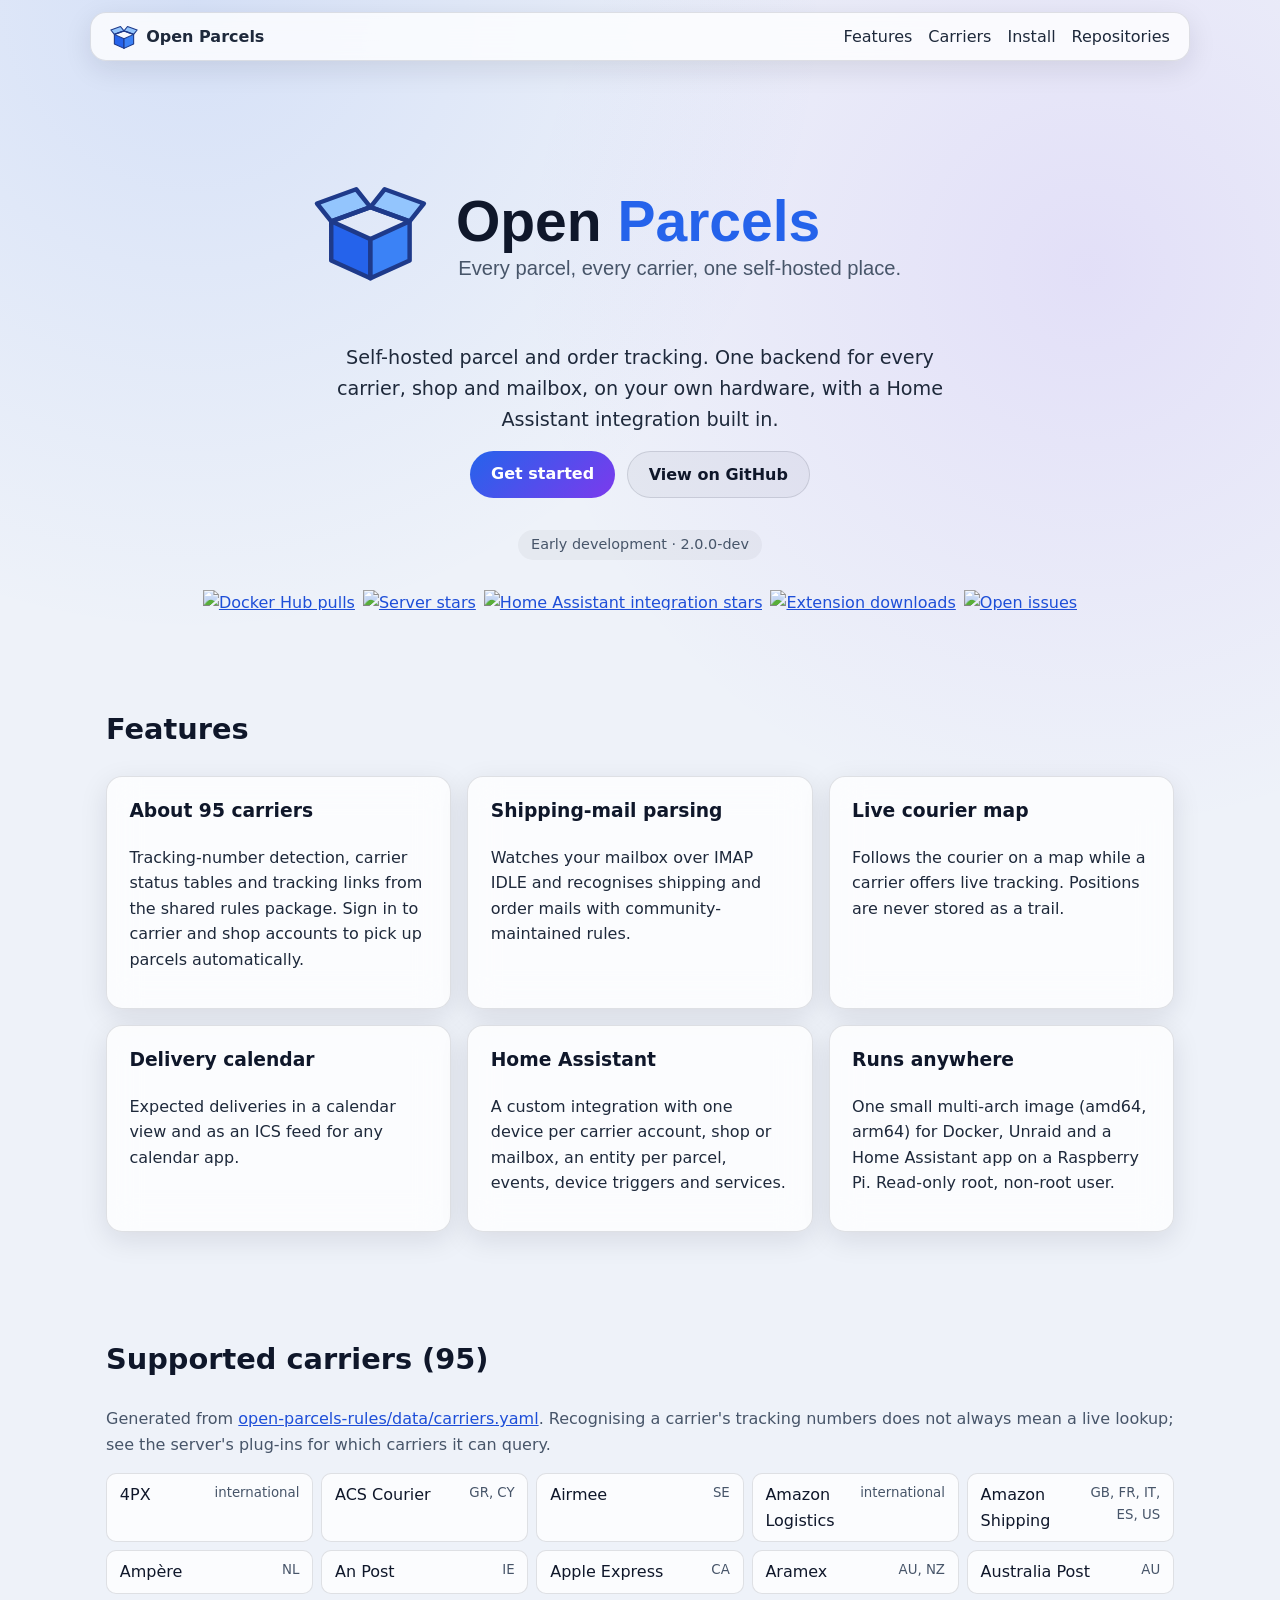
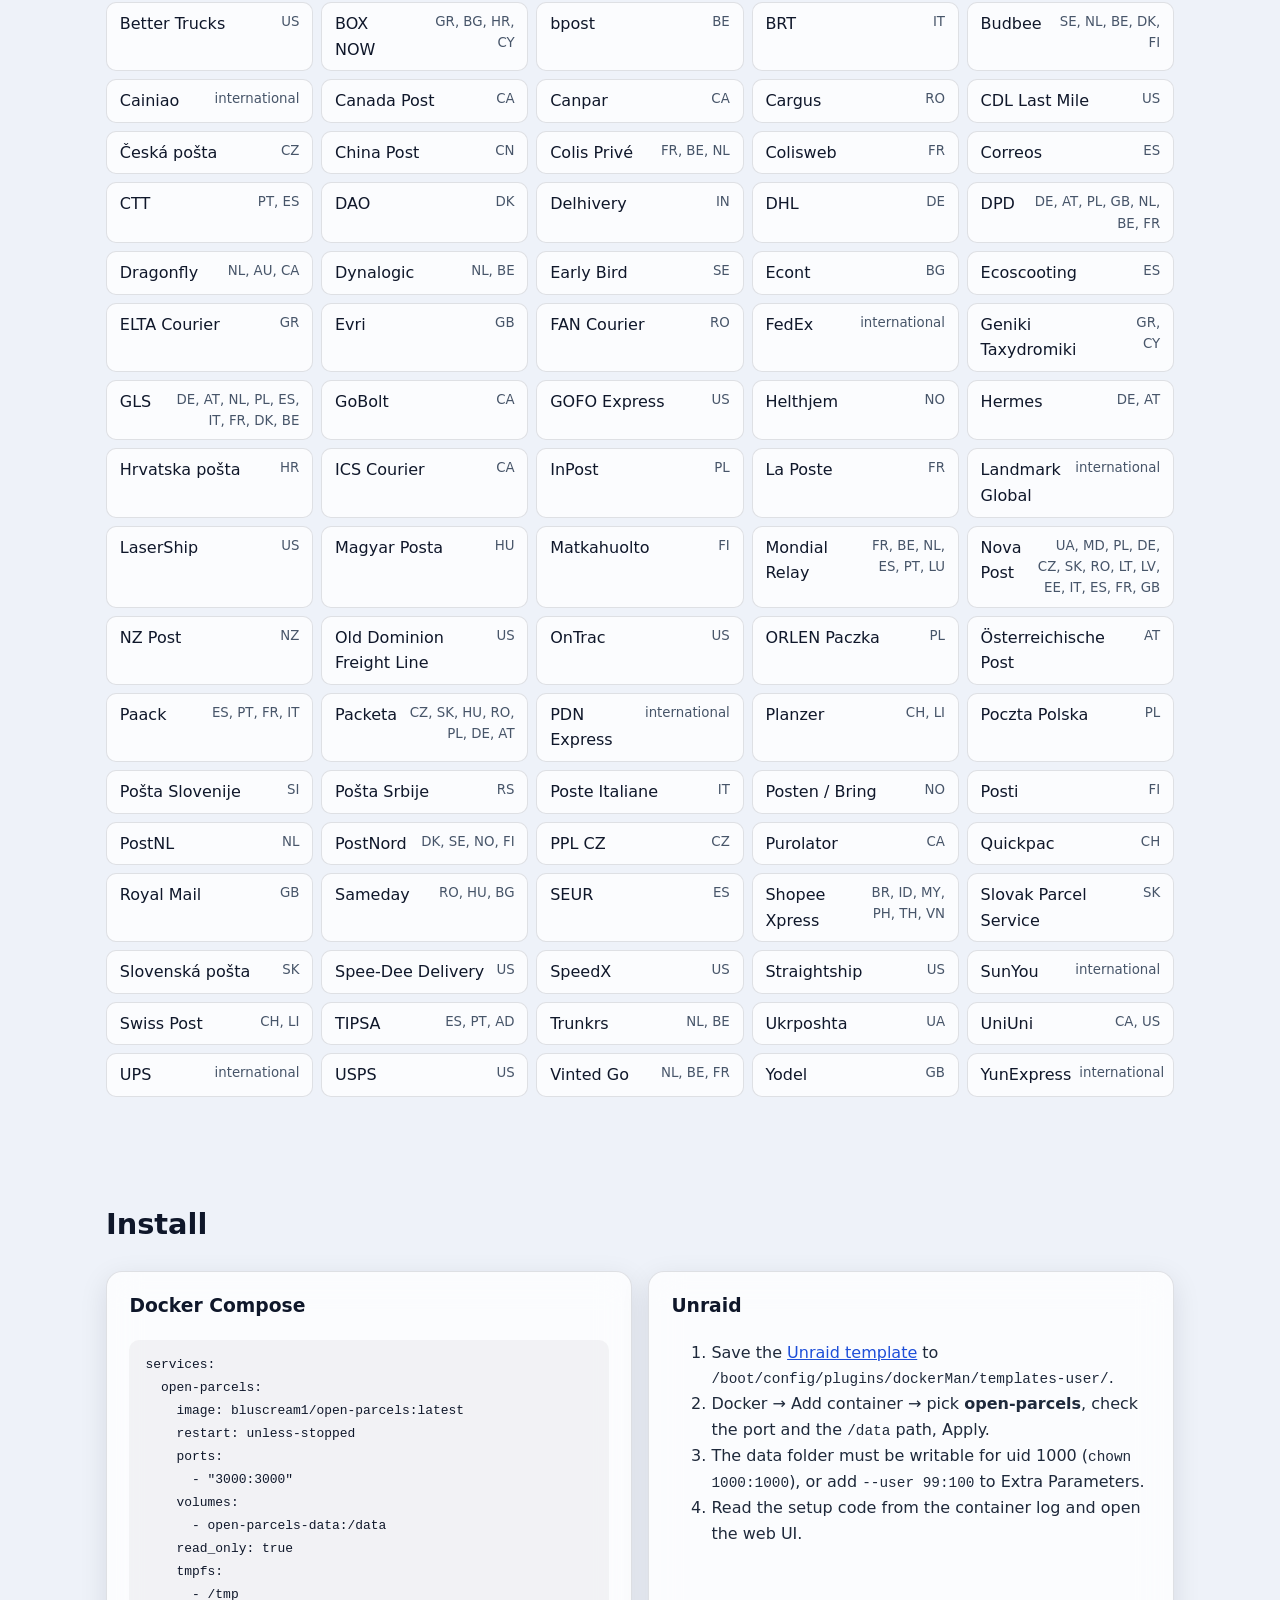
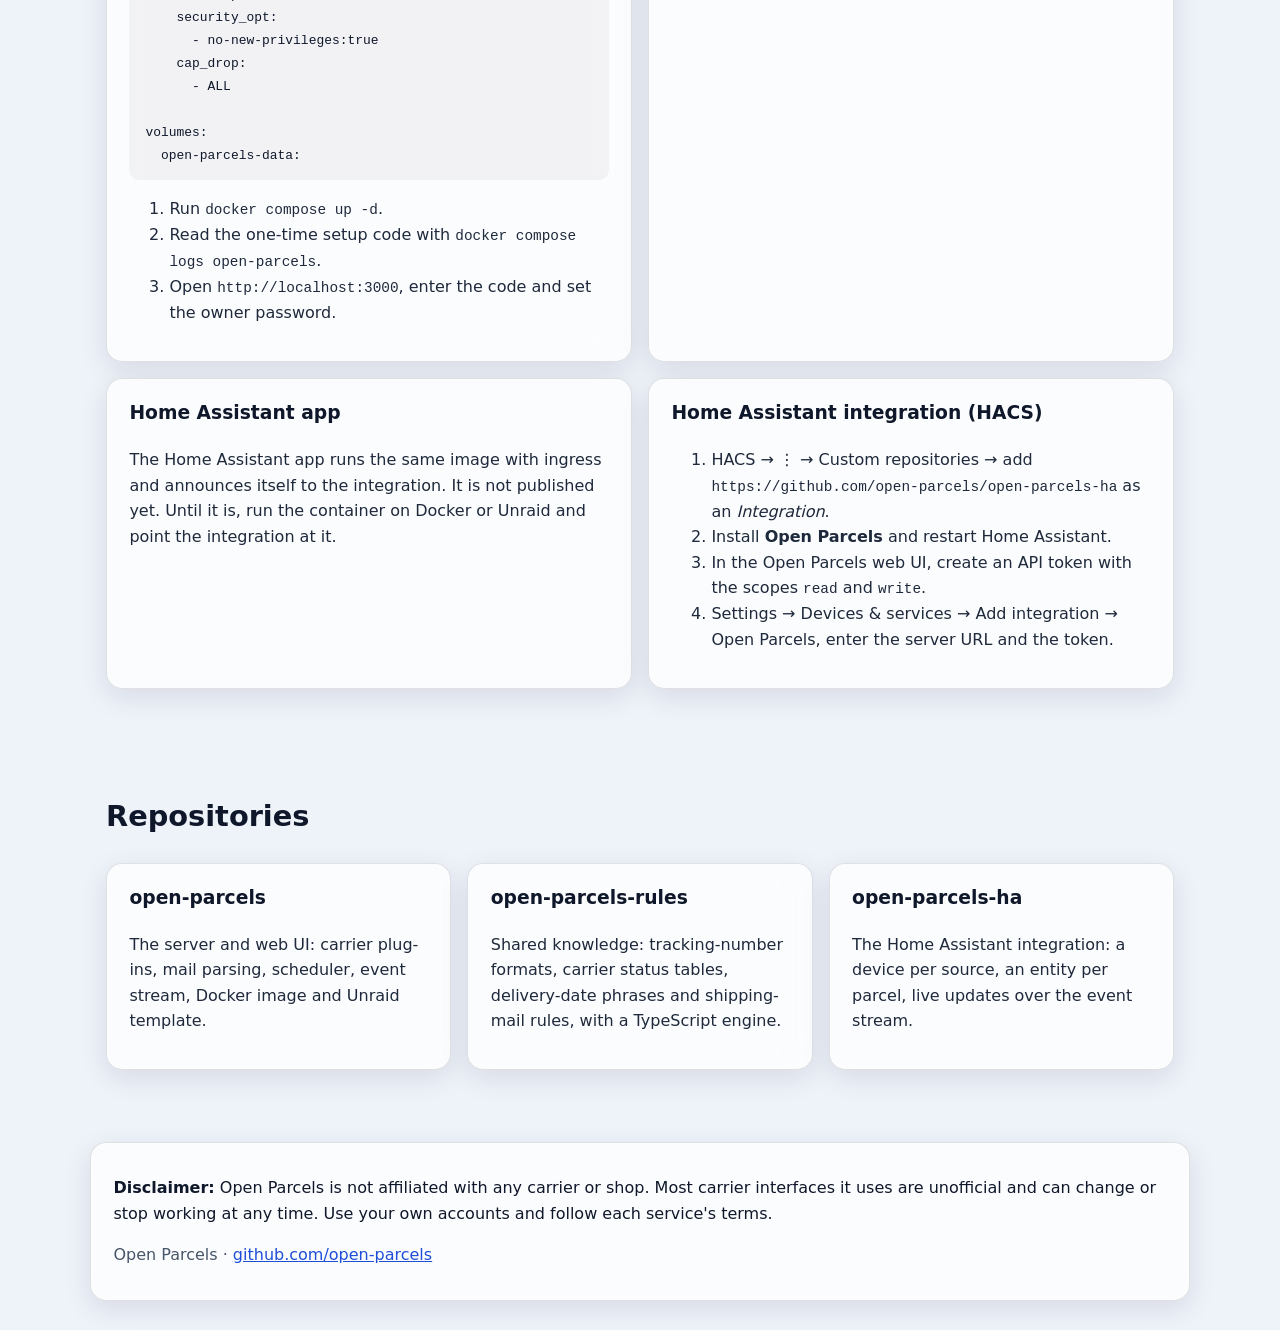
==== index.html @ bfb97e41 "docs: 95 carriers" ====
<!doctype html>
<html lang="en">
  <head>
    <meta charset="utf-8" />
    <meta name="viewport" content="width=device-width, initial-scale=1" />
    <title>Open Parcels: self-hosted parcel tracking</title>
    <meta
      name="description"
      content="Open Parcels is a self-hosted parcel tracking service for Docker, Unraid and Home Assistant: about 95 carriers, shipping-mail parsing, a live courier map and a delivery calendar."
    />
    <meta name="color-scheme" content="dark light" />
    <!-- The site has its own dark theme; stop Dark Reader from repainting it. -->
    <meta name="darkreader-lock" />
    <link rel="icon" type="image/svg+xml" href="favicon.svg" />
    <link rel="apple-touch-icon" href="apple-touch-icon.png" />
    <meta property="og:title" content="Open Parcels" />
    <meta property="og:description" content="Self-hosted parcel and order tracking: every carrier, shop and mailbox in one place." />
    <meta property="og:image" content="https://open-parcels.github.io/img/social-preview.png" />
    <meta name="twitter:card" content="summary_large_image" />
    <link rel="stylesheet" href="style.css" />
  </head>
  <body>
    <a class="skip" href="#main">Skip to content</a>
    <header class="top">
      <nav class="panel nav" aria-label="Main">
        <a class="brand" href="#"><img src="favicon.svg" alt="" width="28" height="28" />Open Parcels</a>
        <ul>
          <li><a href="#features">Features</a></li>
          <li><a href="#carriers">Carriers</a></li>
          <li><a href="#install">Install</a></li>
          <li><a href="#repos">Repositories</a></li>
        </ul>
      </nav>
    </header>

    <main id="main">
      <section class="hero">
        <h1 class="title">
          <picture>
            <source srcset="img/banner-on-light.svg" media="(prefers-color-scheme: light)" />
            <img class="banner" src="img/banner-on-dark.svg" alt="Open Parcels" width="1280" height="320" />
          </picture>
        </h1>
        <p class="lead">
          Self-hosted parcel and order tracking. One backend for every carrier, shop and mailbox,
          on your own hardware, with a Home Assistant integration built in.
        </p>
        <p class="actions">
          <a class="btn primary" href="#install">Get started</a>
          <a class="btn" href="https://github.com/open-parcels/open-parcels">View on GitHub</a>
        </p>
        <p class="badge">Early development · 2.0.0-dev</p>
        <p class="stats" aria-label="Project numbers">
          <a href="https://hub.docker.com/r/bluscream1/open-parcels"><img alt="Docker Hub pulls" src="https://img.shields.io/docker/pulls/bluscream1/open-parcels?logo=docker&amp;label=pulls" height="20" /></a>
          <a href="https://github.com/open-parcels/open-parcels/stargazers"><img alt="Server stars" src="https://img.shields.io/github/stars/open-parcels/open-parcels?label=stars&amp;style=flat" height="20" /></a>
          <a href="https://github.com/open-parcels/open-parcels-ha"><img alt="Home Assistant integration stars" src="https://img.shields.io/github/stars/open-parcels/open-parcels-ha?label=HA%20integration&amp;style=flat" height="20" /></a>
          <a href="https://github.com/open-parcels/open-parcels-extension/releases"><img alt="Extension downloads" src="https://img.shields.io/github/downloads/open-parcels/open-parcels-extension/total?label=extension%20downloads" height="20" /></a>
          <a href="https://github.com/open-parcels/open-parcels/issues"><img alt="Open issues" src="https://img.shields.io/github/issues/open-parcels/open-parcels" height="20" /></a>
        </p>
      </section>

      <section id="features" aria-labelledby="features-h">
        <h2 id="features-h">Features</h2>
        <div class="grid">
          <article class="panel card">
            <h3>About 95 carriers</h3>
            <p>Tracking-number detection, carrier status tables and tracking links from the shared rules package. Sign in to carrier and shop accounts to pick up parcels automatically.</p>
          </article>
          <article class="panel card">
            <h3>Shipping-mail parsing</h3>
            <p>Watches your mailbox over IMAP IDLE and recognises shipping and order mails with community-maintained rules.</p>
          </article>
          <article class="panel card">
            <h3>Live courier map</h3>
            <p>Follows the courier on a map while a carrier offers live tracking. Positions are never stored as a trail.</p>
          </article>
          <article class="panel card">
            <h3>Delivery calendar</h3>
            <p>Expected deliveries in a calendar view and as an ICS feed for any calendar app.</p>
          </article>
          <article class="panel card">
            <h3>Home Assistant</h3>
            <p>A custom integration with one device per carrier account, shop or mailbox, an entity per parcel, events, device triggers and services.</p>
          </article>
          <article class="panel card">
            <h3>Runs anywhere</h3>
            <p>One small multi-arch image (amd64, arm64) for Docker, Unraid and a Home Assistant app on a Raspberry Pi. Read-only root, non-root user.</p>
          </article>
        </div>
      </section>

      <section id="carriers" aria-labelledby="carriers-h">
        <h2 id="carriers-h">Supported carriers (<span id="carrier-count">95</span>)</h2>
        <p class="muted">
          Generated from
          <a href="https://github.com/open-parcels/open-parcels-rules/blob/main/data/carriers.yaml">open-parcels-rules/data/carriers.yaml</a>.
          Recognising a carrier's tracking numbers does not always mean a live lookup; see the
          server's plug-ins for which carriers it can query.
        </p>
        <!-- carriers:start -->
        <ul class="carriers">
          <li><span>4PX</span><small>international</small></li>
          <li><span>ACS Courier</span><small>GR, CY</small></li>
          <li><span>Airmee</span><small>SE</small></li>
          <li><span>Amazon Logistics</span><small>international</small></li>
          <li><span>Amazon Shipping</span><small>GB, FR, IT, ES, US</small></li>
          <li><span>Ampère</span><small>NL</small></li>
          <li><span>An Post</span><small>IE</small></li>
          <li><span>Apple Express</span><small>CA</small></li>
          <li><span>Aramex</span><small>AU, NZ</small></li>
          <li><span>Australia Post</span><small>AU</small></li>
          <li><span>Better Trucks</span><small>US</small></li>
          <li><span>BOX NOW</span><small>GR, BG, HR, CY</small></li>
          <li><span>bpost</span><small>BE</small></li>
          <li><span>BRT</span><small>IT</small></li>
          <li><span>Budbee</span><small>SE, NL, BE, DK, FI</small></li>
          <li><span>Cainiao</span><small>international</small></li>
          <li><span>Canada Post</span><small>CA</small></li>
          <li><span>Canpar</span><small>CA</small></li>
          <li><span>Cargus</span><small>RO</small></li>
          <li><span>CDL Last Mile</span><small>US</small></li>
          <li><span>Česká pošta</span><small>CZ</small></li>
          <li><span>China Post</span><small>CN</small></li>
          <li><span>Colis Privé</span><small>FR, BE, NL</small></li>
          <li><span>Colisweb</span><small>FR</small></li>
          <li><span>Correos</span><small>ES</small></li>
          <li><span>CTT</span><small>PT, ES</small></li>
          <li><span>DAO</span><small>DK</small></li>
          <li><span>Delhivery</span><small>IN</small></li>
          <li><span>DHL</span><small>DE</small></li>
          <li><span>DPD</span><small>DE, AT, PL, GB, NL, BE, FR</small></li>
          <li><span>Dragonfly</span><small>NL, AU, CA</small></li>
          <li><span>Dynalogic</span><small>NL, BE</small></li>
          <li><span>Early Bird</span><small>SE</small></li>
          <li><span>Econt</span><small>BG</small></li>
          <li><span>Ecoscooting</span><small>ES</small></li>
          <li><span>ELTA Courier</span><small>GR</small></li>
          <li><span>Evri</span><small>GB</small></li>
          <li><span>FAN Courier</span><small>RO</small></li>
          <li><span>FedEx</span><small>international</small></li>
          <li><span>Geniki Taxydromiki</span><small>GR, CY</small></li>
          <li><span>GLS</span><small>DE, AT, NL, PL, ES, IT, FR, DK, BE</small></li>
          <li><span>GoBolt</span><small>CA</small></li>
          <li><span>GOFO Express</span><small>US</small></li>
          <li><span>Helthjem</span><small>NO</small></li>
          <li><span>Hermes</span><small>DE, AT</small></li>
          <li><span>Hrvatska pošta</span><small>HR</small></li>
          <li><span>ICS Courier</span><small>CA</small></li>
          <li><span>InPost</span><small>PL</small></li>
          <li><span>La Poste</span><small>FR</small></li>
          <li><span>Landmark Global</span><small>international</small></li>
          <li><span>LaserShip</span><small>US</small></li>
          <li><span>Magyar Posta</span><small>HU</small></li>
          <li><span>Matkahuolto</span><small>FI</small></li>
          <li><span>Mondial Relay</span><small>FR, BE, NL, ES, PT, LU</small></li>
          <li><span>Nova Post</span><small>UA, MD, PL, DE, CZ, SK, RO, LT, LV, EE, IT, ES, FR, GB</small></li>
          <li><span>NZ Post</span><small>NZ</small></li>
          <li><span>Old Dominion Freight Line</span><small>US</small></li>
          <li><span>OnTrac</span><small>US</small></li>
          <li><span>ORLEN Paczka</span><small>PL</small></li>
          <li><span>Österreichische Post</span><small>AT</small></li>
          <li><span>Paack</span><small>ES, PT, FR, IT</small></li>
          <li><span>Packeta</span><small>CZ, SK, HU, RO, PL, DE, AT</small></li>
          <li><span>PDN Express</span><small>international</small></li>
          <li><span>Planzer</span><small>CH, LI</small></li>
          <li><span>Poczta Polska</span><small>PL</small></li>
          <li><span>Pošta Slovenije</span><small>SI</small></li>
          <li><span>Pošta Srbije</span><small>RS</small></li>
          <li><span>Poste Italiane</span><small>IT</small></li>
          <li><span>Posten / Bring</span><small>NO</small></li>
          <li><span>Posti</span><small>FI</small></li>
          <li><span>PostNL</span><small>NL</small></li>
          <li><span>PostNord</span><small>DK, SE, NO, FI</small></li>
          <li><span>PPL CZ</span><small>CZ</small></li>
          <li><span>Purolator</span><small>CA</small></li>
          <li><span>Quickpac</span><small>CH</small></li>
          <li><span>Royal Mail</span><small>GB</small></li>
          <li><span>Sameday</span><small>RO, HU, BG</small></li>
          <li><span>SEUR</span><small>ES</small></li>
          <li><span>Shopee Xpress</span><small>BR, ID, MY, PH, TH, VN</small></li>
          <li><span>Slovak Parcel Service</span><small>SK</small></li>
          <li><span>Slovenská pošta</span><small>SK</small></li>
          <li><span>Spee-Dee Delivery</span><small>US</small></li>
          <li><span>SpeedX</span><small>US</small></li>
          <li><span>Straightship</span><small>US</small></li>
          <li><span>SunYou</span><small>international</small></li>
          <li><span>Swiss Post</span><small>CH, LI</small></li>
          <li><span>TIPSA</span><small>ES, PT, AD</small></li>
          <li><span>Trunkrs</span><small>NL, BE</small></li>
          <li><span>Ukrposhta</span><small>UA</small></li>
          <li><span>UniUni</span><small>CA, US</small></li>
          <li><span>UPS</span><small>international</small></li>
          <li><span>USPS</span><small>US</small></li>
          <li><span>Vinted Go</span><small>NL, BE, FR</small></li>
          <li><span>Yodel</span><small>GB</small></li>
          <li><span>YunExpress</span><small>international</small></li>
        </ul>
        <!-- carriers:end -->
      </section>

      <section id="install" aria-labelledby="install-h">
        <h2 id="install-h">Install</h2>
        <div class="grid two">
          <article class="panel card">
            <h3>Docker Compose</h3>
            <pre><code>services:
  open-parcels:
    image: bluscream1/open-parcels:latest
    restart: unless-stopped
    ports:
      - "3000:3000"
    volumes:
      - open-parcels-data:/data
    read_only: true
    tmpfs:
      - /tmp
    security_opt:
      - no-new-privileges:true
    cap_drop:
      - ALL

volumes:
  open-parcels-data:</code></pre>
            <ol>
              <li>Run <code>docker compose up -d</code>.</li>
              <li>Read the one-time setup code with <code>docker compose logs open-parcels</code>.</li>
              <li>Open <code>http://localhost:3000</code>, enter the code and set the owner password.</li>
            </ol>
          </article>
          <article class="panel card">
            <h3>Unraid</h3>
            <ol>
              <li>
                Save the
                <a href="https://raw.githubusercontent.com/open-parcels/open-parcels/master/unraid/open-parcels.xml">Unraid template</a>
                to <code>/boot/config/plugins/dockerMan/templates-user/</code>.
              </li>
              <li>Docker → Add container → pick <strong>open-parcels</strong>, check the port and the <code>/data</code> path, Apply.</li>
              <li>The data folder must be writable for uid 1000 (<code>chown 1000:1000</code>), or add <code>--user 99:100</code> to Extra Parameters.</li>
              <li>Read the setup code from the container log and open the web UI.</li>
            </ol>
          </article>
          <article class="panel card">
            <h3>Home Assistant app</h3>
            <p>
              The Home Assistant app runs the same image with ingress and announces itself to the
              integration. It is not published yet. Until it is, run the container on Docker or
              Unraid and point the integration at it.
            </p>
          </article>
          <article class="panel card">
            <h3>Home Assistant integration (HACS)</h3>
            <ol>
              <li>HACS → ⋮ → Custom repositories → add <code>https://github.com/open-parcels/open-parcels-ha</code> as an <em>Integration</em>.</li>
              <li>Install <strong>Open Parcels</strong> and restart Home Assistant.</li>
              <li>In the Open Parcels web UI, create an API token with the scopes <code>read</code> and <code>write</code>.</li>
              <li>Settings → Devices &amp; services → Add integration → Open Parcels, enter the server URL and the token.</li>
            </ol>
          </article>
        </div>
      </section>

      <section id="repos" aria-labelledby="repos-h">
        <h2 id="repos-h">Repositories</h2>
        <div class="grid">
          <a class="panel card link" href="https://github.com/open-parcels/open-parcels">
            <h3>open-parcels</h3>
            <p>The server and web UI: carrier plug-ins, mail parsing, scheduler, event stream, Docker image and Unraid template.</p>
          </a>
          <a class="panel card link" href="https://github.com/open-parcels/open-parcels-rules">
            <h3>open-parcels-rules</h3>
            <p>Shared knowledge: tracking-number formats, carrier status tables, delivery-date phrases and shipping-mail rules, with a TypeScript engine.</p>
          </a>
          <a class="panel card link" href="https://github.com/open-parcels/open-parcels-ha">
            <h3>open-parcels-ha</h3>
            <p>The Home Assistant integration: a device per source, an entity per parcel, live updates over the event stream.</p>
          </a>
        </div>
      </section>
    </main>

    <footer class="panel foot">
      <p>
        <strong>Disclaimer:</strong> Open Parcels is not affiliated with any carrier or shop.
        Most carrier interfaces it uses are unofficial and can change or stop working at any time.
        Use your own accounts and follow each service's terms.
      </p>
      <p class="muted">Open Parcels · <a href="https://github.com/open-parcels">github.com/open-parcels</a></p>
    </footer>
  </body>
</html>
---- style.css ----
:root {
  --bg: #0f172a;
  --bg-glow-a: rgba(59, 130, 246, 0.18);
  --bg-glow-b: rgba(167, 139, 250, 0.16);
  --panel: rgba(30, 41, 59, 0.7);
  --panel-border: rgba(255, 255, 255, 0.1);
  --tint: rgba(255, 255, 255, 0.05);
  --shadow: 0 8px 32px rgba(0, 0, 0, 0.3);
  --text: #f8fafc;
  --text-soft: #cbd5e1;
  --muted: #94a3b8;
  --accent: #3b82f6;
  --accent-hover: #60a5fa;
  --violet: #a78bfa;
  --focus: #93c5fd;
  --radius: 16px;
  --font: "Outfit", system-ui, -apple-system, "Segoe UI", Roboto, sans-serif;
  --mono: "SF Mono", "Fira Mono", ui-monospace, "Cascadia Code", Consolas, monospace;
}

@media (prefers-color-scheme: light) {
  :root {
    --bg: #eef2f9;
    --bg-glow-a: rgba(37, 99, 235, 0.12);
    --bg-glow-b: rgba(124, 58, 237, 0.1);
    --panel: rgba(255, 255, 255, 0.78);
    --panel-border: rgba(15, 23, 42, 0.12);
    --tint: rgba(15, 23, 42, 0.04);
    --shadow: 0 8px 28px rgba(15, 23, 42, 0.1);
    --text: #0f172a;
    --text-soft: #1e293b;
    --muted: #475569;
    --accent: #2563eb;
    --accent-hover: #1d4ed8;
    --violet: #7c3aed;
    --focus: #1d4ed8;
  }
}

* {
  box-sizing: border-box;
}

body {
  margin: 0;
  font-family: var(--font);
  line-height: 1.6;
  color: var(--text);
  background:
    radial-gradient(circle at 15% 0%, var(--bg-glow-a), transparent 45%),
    radial-gradient(circle at 85% 30%, var(--bg-glow-b), transparent 45%),
    var(--bg);
  background-attachment: fixed;
  min-height: 100vh;
}

a {
  color: var(--accent-hover);
}

:focus-visible {
  outline: 3px solid var(--focus);
  outline-offset: 2px;
}

.skip {
  position: absolute;
  left: -999px;
}
.skip:focus {
  left: 1rem;
  top: 1rem;
  z-index: 10;
  background: var(--panel);
  padding: 0.5rem 1rem;
}

.panel {
  background: var(--panel);
  border: 1px solid var(--panel-border);
  border-radius: var(--radius);
  box-shadow: var(--shadow);
  backdrop-filter: blur(16px);
  -webkit-backdrop-filter: blur(16px);
}

.top {
  position: sticky;
  top: 0;
  z-index: 5;
  padding: 0.75rem 1rem;
}

.nav {
  max-width: 1100px;
  margin: 0 auto;
  display: flex;
  flex-wrap: wrap;
  align-items: center;
  justify-content: space-between;
  gap: 0.5rem 1rem;
  padding: 0.6rem 1.2rem;
}
.nav ul {
  display: flex;
  flex-wrap: wrap;
  gap: 0.25rem 1rem;
  list-style: none;
  margin: 0;
  padding: 0;
}
.nav a {
  color: var(--text-soft);
  text-decoration: none;
}
.nav a:hover {
  color: var(--text);
}
.brand {
  display: inline-flex;
  align-items: center;
  gap: 0.5rem;
  font-weight: 700;
}

.banner {
  display: block;
  width: min(100%, 760px);
  height: auto;
  margin: 0 auto;
}

main,
.foot {
  max-width: 1100px;
  margin: 0 auto;
  padding: 0 1rem;
}

section {
  padding: 2.5rem 0;
}

.hero {
  text-align: center;
  padding: 4rem 0 2rem;
}

.title {
  font-size: clamp(2.5rem, 8vw, 4.5rem);
  margin: 0;
  background: linear-gradient(135deg, var(--accent), var(--violet));
  -webkit-background-clip: text;
  background-clip: text;
  color: transparent;
}

.lead {
  font-size: 1.2rem;
  color: var(--text-soft);
  max-width: 40rem;
  margin: 1rem auto;
}

.actions {
  display: flex;
  justify-content: center;
  flex-wrap: wrap;
  gap: 0.75rem;
}

.btn {
  display: inline-block;
  padding: 0.6rem 1.3rem;
  border-radius: 999px;
  border: 1px solid var(--panel-border);
  background: var(--tint);
  color: var(--text);
  text-decoration: none;
  font-weight: 600;
}
.btn.primary {
  background: linear-gradient(135deg, var(--accent), var(--violet));
  color: #fff;
  border: none;
}
.btn:hover {
  filter: brightness(1.1);
}

.badge {
  display: inline-block;
  margin-top: 1rem;
  padding: 0.2rem 0.8rem;
  border-radius: 999px;
  background: var(--tint);
  color: var(--muted);
  font-size: 0.9rem;
}

h2 {
  font-size: 1.8rem;
}

.grid {
  display: grid;
  grid-template-columns: repeat(auto-fit, minmax(260px, 1fr));
  gap: 1rem;
}
.grid.two {
  grid-template-columns: repeat(auto-fit, minmax(min(100%, 420px), 1fr));
}

.card {
  padding: 1.2rem 1.4rem;
}
.card h3 {
  margin-top: 0;
}
.card p,
.card li {
  color: var(--text-soft);
}
.card.link {
  color: inherit;
  text-decoration: none;
  transition: transform 0.15s;
}
.card.link:hover {
  transform: translateY(-2px);
}
@media (prefers-reduced-motion: reduce) {
  .card.link {
    transition: none;
  }
}

.muted {
  color: var(--muted);
}

code,
pre {
  font-family: var(--mono);
  font-size: 0.9em;
}
pre {
  background: var(--tint);
  border-radius: 10px;
  padding: 0.8rem 1rem;
  overflow-x: auto;
}

.carriers {
  list-style: none;
  padding: 0;
  margin: 0;
  display: grid;
  grid-template-columns: repeat(auto-fill, minmax(200px, 1fr));
  gap: 0.5rem;
}
.carriers li {
  display: flex;
  justify-content: space-between;
  gap: 0.5rem;
  padding: 0.5rem 0.8rem;
  border-radius: 10px;
  background: var(--panel);
  border: 1px solid var(--panel-border);
}
.carriers small {
  color: var(--muted);
  text-align: right;
}

.foot {
  margin: 2rem auto;
  padding: 1rem 1.4rem;
}

/* Public project numbers (shields.io badges), under the hero. */
.stats {
  display: flex;
  flex-wrap: wrap;
  justify-content: center;
  gap: 8px;
  margin: 1rem 0 0;
}

.stats img {
  display: block;
}
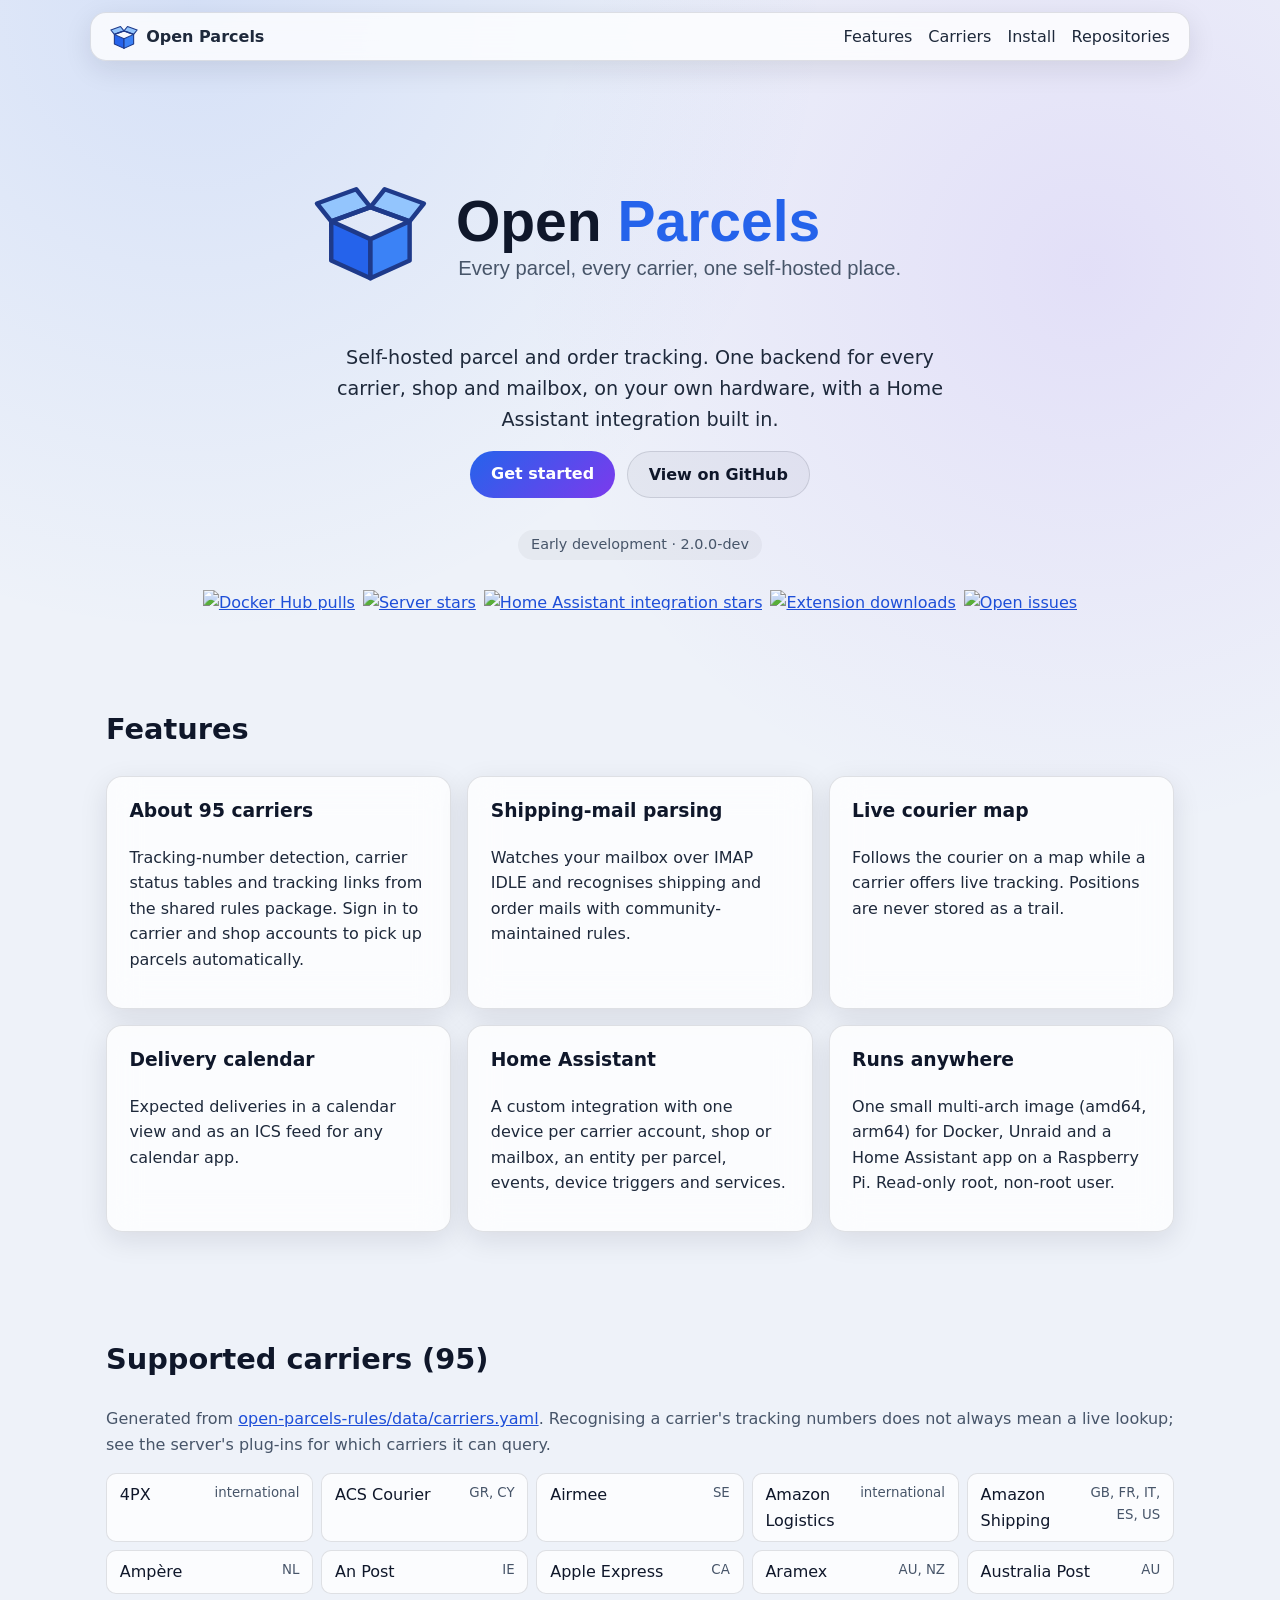
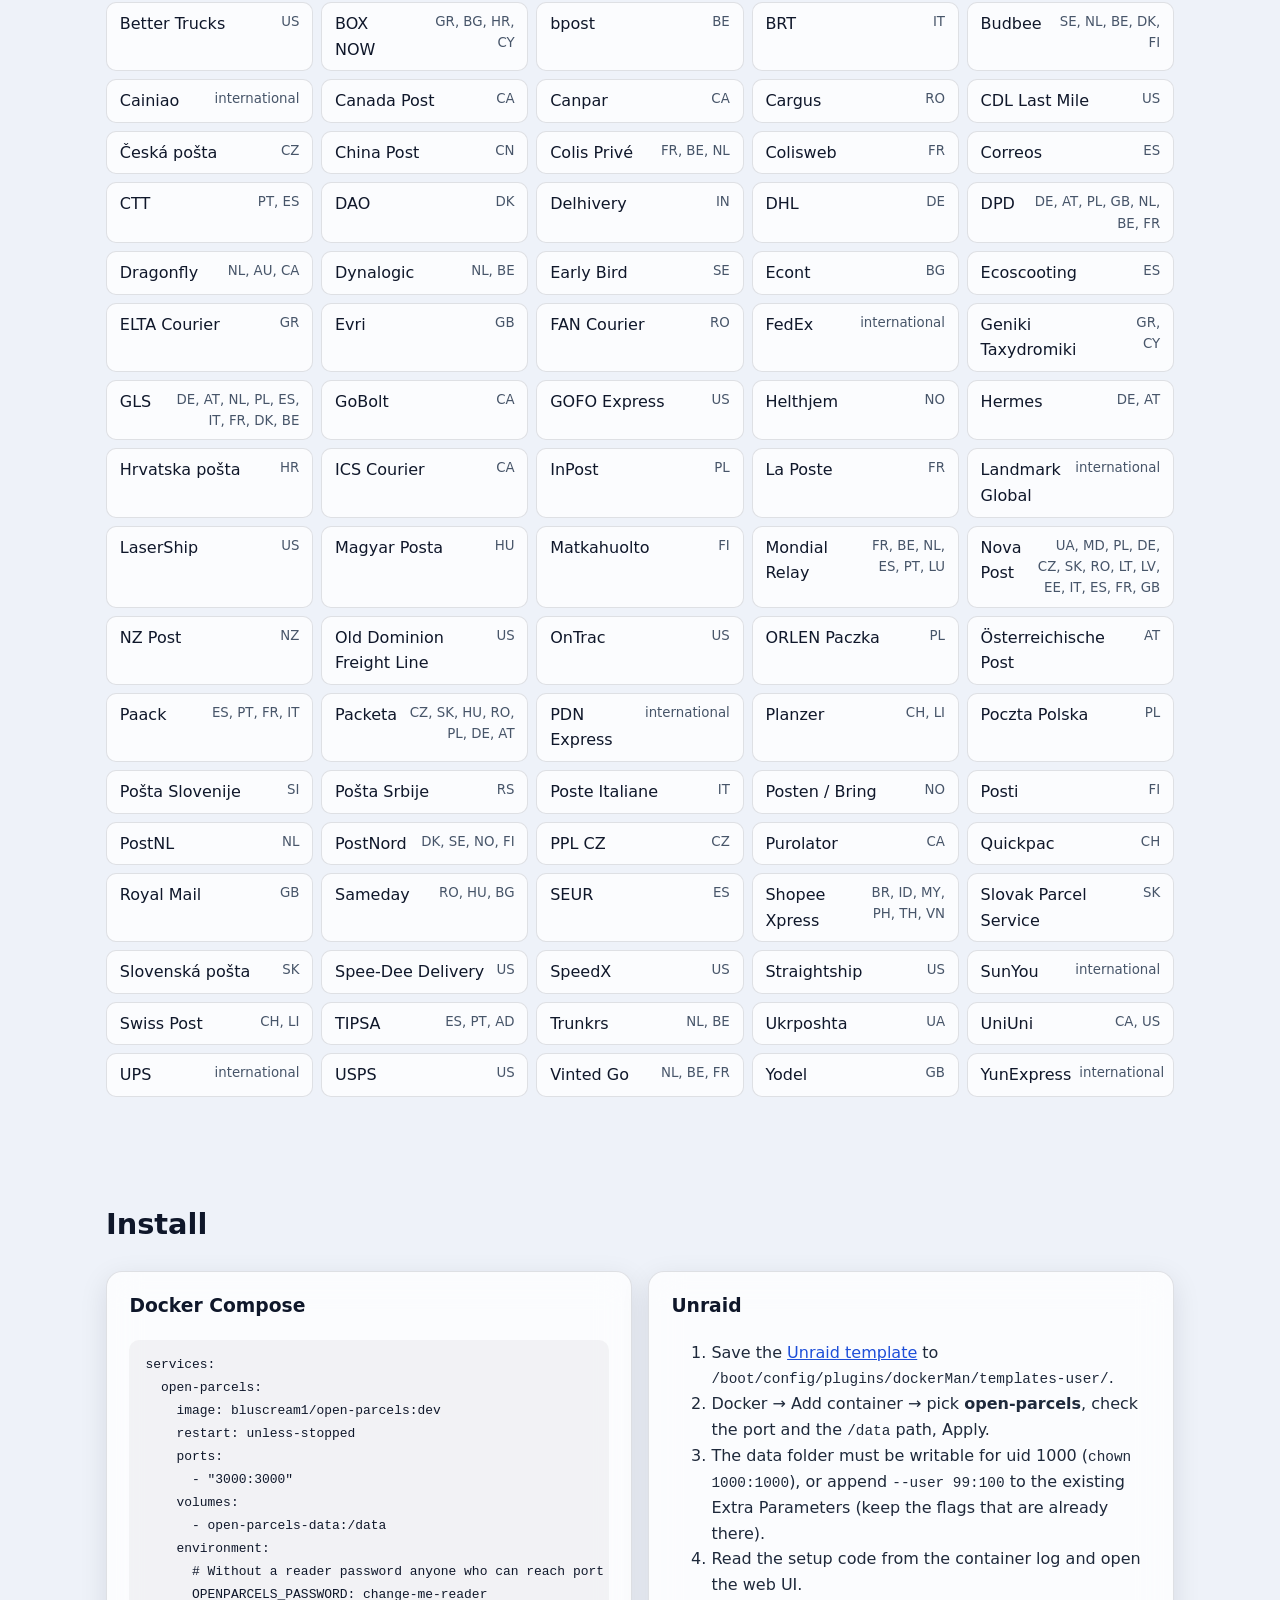
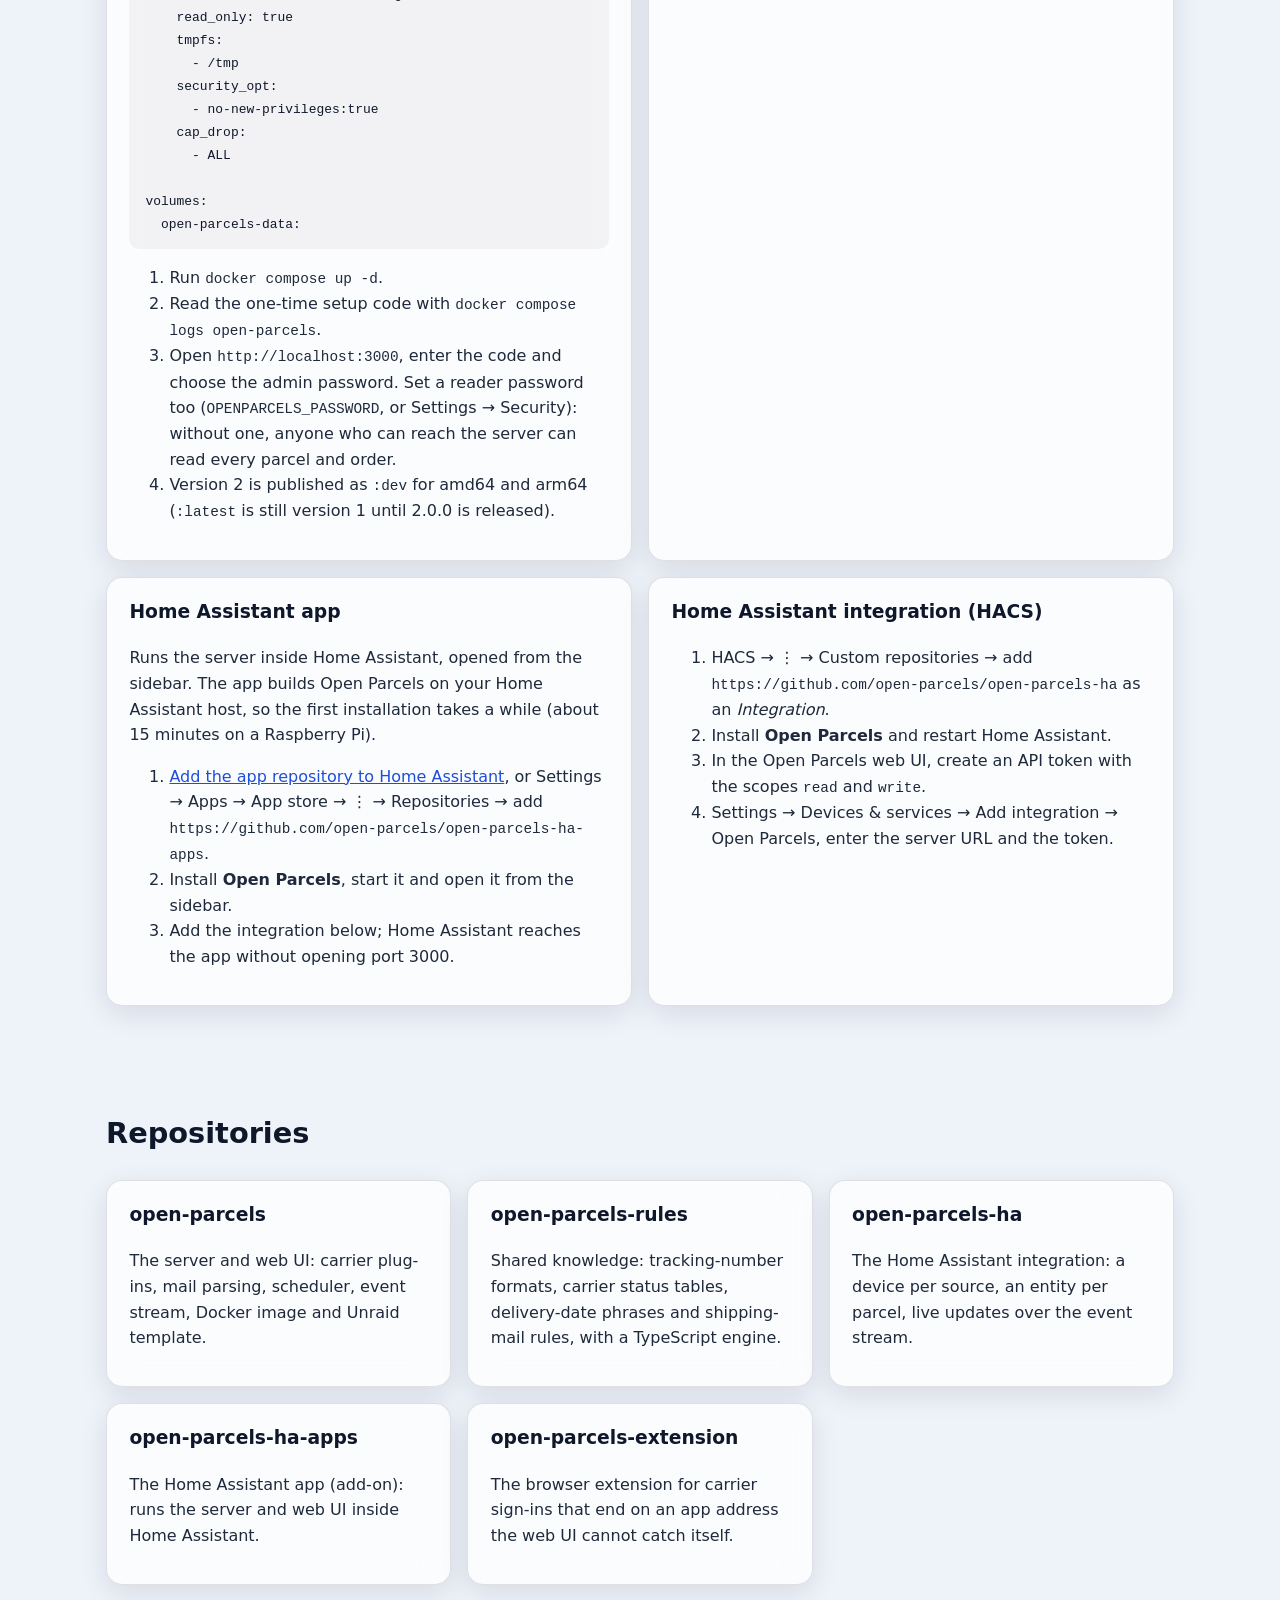
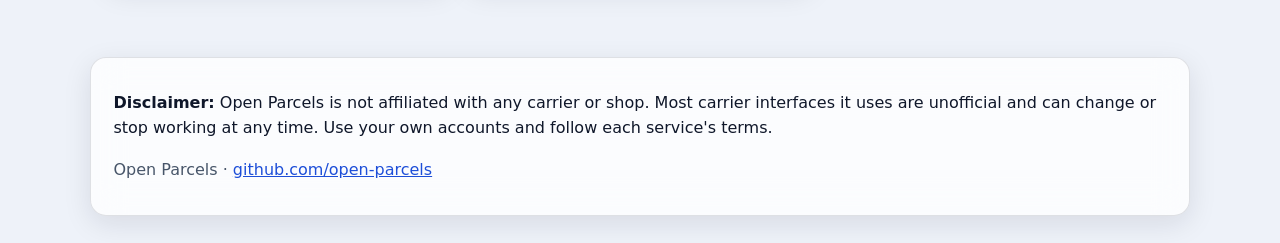
==== commit 3e72cc5e: "docs: install v2 from :dev, describe and link the Home Assistant app, two passwords, list every repo" ====
--- a/index.html
+++ b/index.html
@@ -205,12 +205,15 @@
             <h3>Docker Compose</h3>
             <pre><code>services:
   open-parcels:
-    image: bluscream1/open-parcels:latest
+    image: bluscream1/open-parcels:dev
     restart: unless-stopped
     ports:
       - "3000:3000"
     volumes:
       - open-parcels-data:/data
+    environment:
+      # Without a reader password anyone who can reach port 3000 can read everything.
+      OPENPARCELS_PASSWORD: change-me-reader
     read_only: true
     tmpfs:
       - /tmp
@@ -224,7 +227,8 @@
             <ol>
               <li>Run <code>docker compose up -d</code>.</li>
               <li>Read the one-time setup code with <code>docker compose logs open-parcels</code>.</li>
-              <li>Open <code>http://localhost:3000</code>, enter the code and set the owner password.</li>
+              <li>Open <code>http://localhost:3000</code>, enter the code and choose the admin password. Set a reader password too (<code>OPENPARCELS_PASSWORD</code>, or Settings → Security): without one, anyone who can reach the server can read every parcel and order.</li>
+              <li>Version 2 is published as <code>:dev</code> for amd64 and arm64 (<code>:latest</code> is still version 1 until 2.0.0 is released).</li>
             </ol>
           </article>
           <article class="panel card">
@@ -232,21 +236,30 @@
             <ol>
               <li>
                 Save the
-                <a href="https://raw.githubusercontent.com/open-parcels/open-parcels/master/unraid/open-parcels.xml">Unraid template</a>
+                <a href="https://raw.githubusercontent.com/open-parcels/open-parcels/main/unraid/open-parcels.xml">Unraid template</a>
                 to <code>/boot/config/plugins/dockerMan/templates-user/</code>.
               </li>
               <li>Docker → Add container → pick <strong>open-parcels</strong>, check the port and the <code>/data</code> path, Apply.</li>
-              <li>The data folder must be writable for uid 1000 (<code>chown 1000:1000</code>), or add <code>--user 99:100</code> to Extra Parameters.</li>
+              <li>The data folder must be writable for uid 1000 (<code>chown 1000:1000</code>), or append <code>--user 99:100</code> to the existing Extra Parameters (keep the flags that are already there).</li>
               <li>Read the setup code from the container log and open the web UI.</li>
             </ol>
           </article>
           <article class="panel card">
             <h3>Home Assistant app</h3>
             <p>
-              The Home Assistant app runs the same image with ingress and announces itself to the
-              integration. It is not published yet. Until it is, run the container on Docker or
-              Unraid and point the integration at it.
+              Runs the server inside Home Assistant, opened from the sidebar. The app builds Open
+              Parcels on your Home Assistant host, so the first installation takes a while (about
+              15 minutes on a Raspberry Pi).
             </p>
+            <ol>
+              <li>
+                <a href="https://my.home-assistant.io/redirect/supervisor_add_addon_repository/?repository_url=https%3A%2F%2Fgithub.com%2Fopen-parcels%2Fopen-parcels-ha-apps">Add the app repository to Home Assistant</a>,
+                or Settings → Apps → App store → ⋮ → Repositories → add
+                <code>https://github.com/open-parcels/open-parcels-ha-apps</code>.
+              </li>
+              <li>Install <strong>Open Parcels</strong>, start it and open it from the sidebar.</li>
+              <li>Add the integration below; Home Assistant reaches the app without opening port 3000.</li>
+            </ol>
           </article>
           <article class="panel card">
             <h3>Home Assistant integration (HACS)</h3>
@@ -274,6 +287,14 @@
           <a class="panel card link" href="https://github.com/open-parcels/open-parcels-ha">
             <h3>open-parcels-ha</h3>
             <p>The Home Assistant integration: a device per source, an entity per parcel, live updates over the event stream.</p>
+          </a>
+          <a class="panel card link" href="https://github.com/open-parcels/open-parcels-ha-apps">
+            <h3>open-parcels-ha-apps</h3>
+            <p>The Home Assistant app (add-on): runs the server and web UI inside Home Assistant.</p>
+          </a>
+          <a class="panel card link" href="https://github.com/open-parcels/open-parcels-extension">
+            <h3>open-parcels-extension</h3>
+            <p>The browser extension for carrier sign-ins that end on an app address the web UI cannot catch itself.</p>
           </a>
         </div>
       </section>
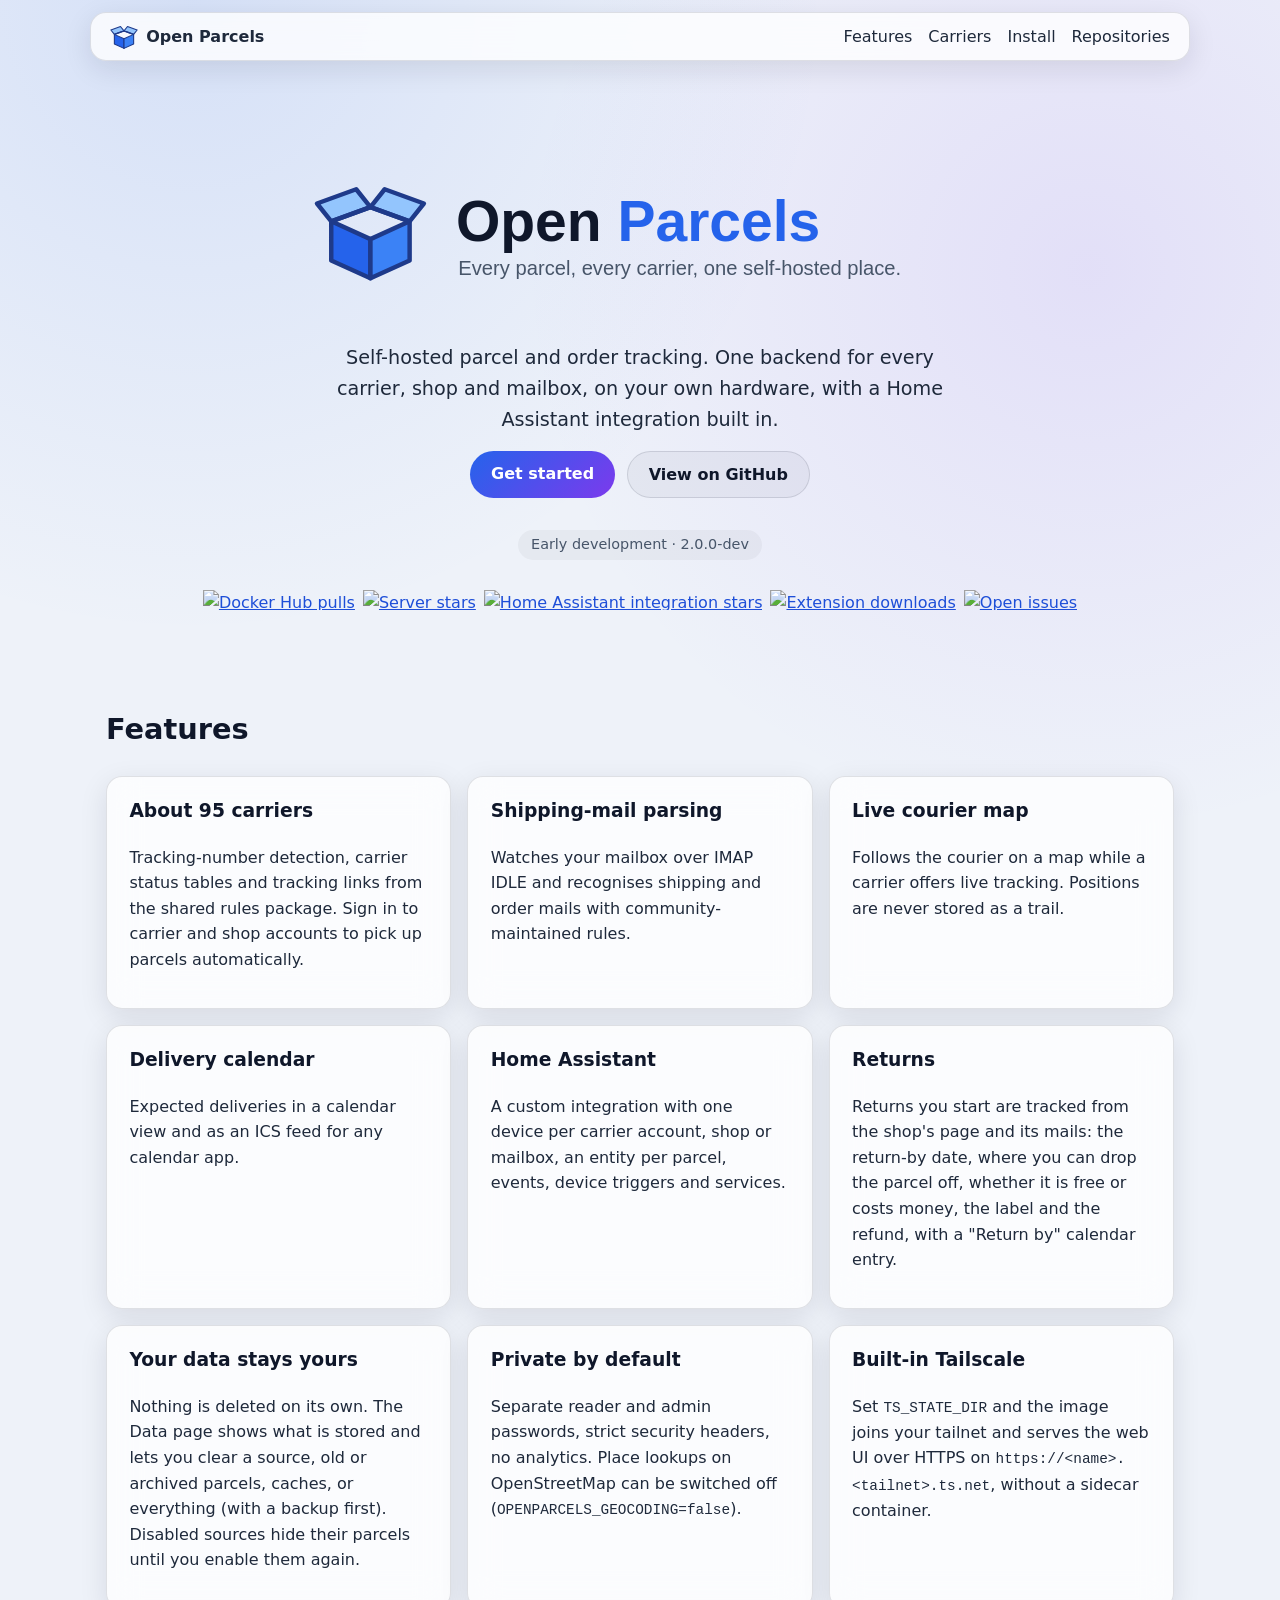
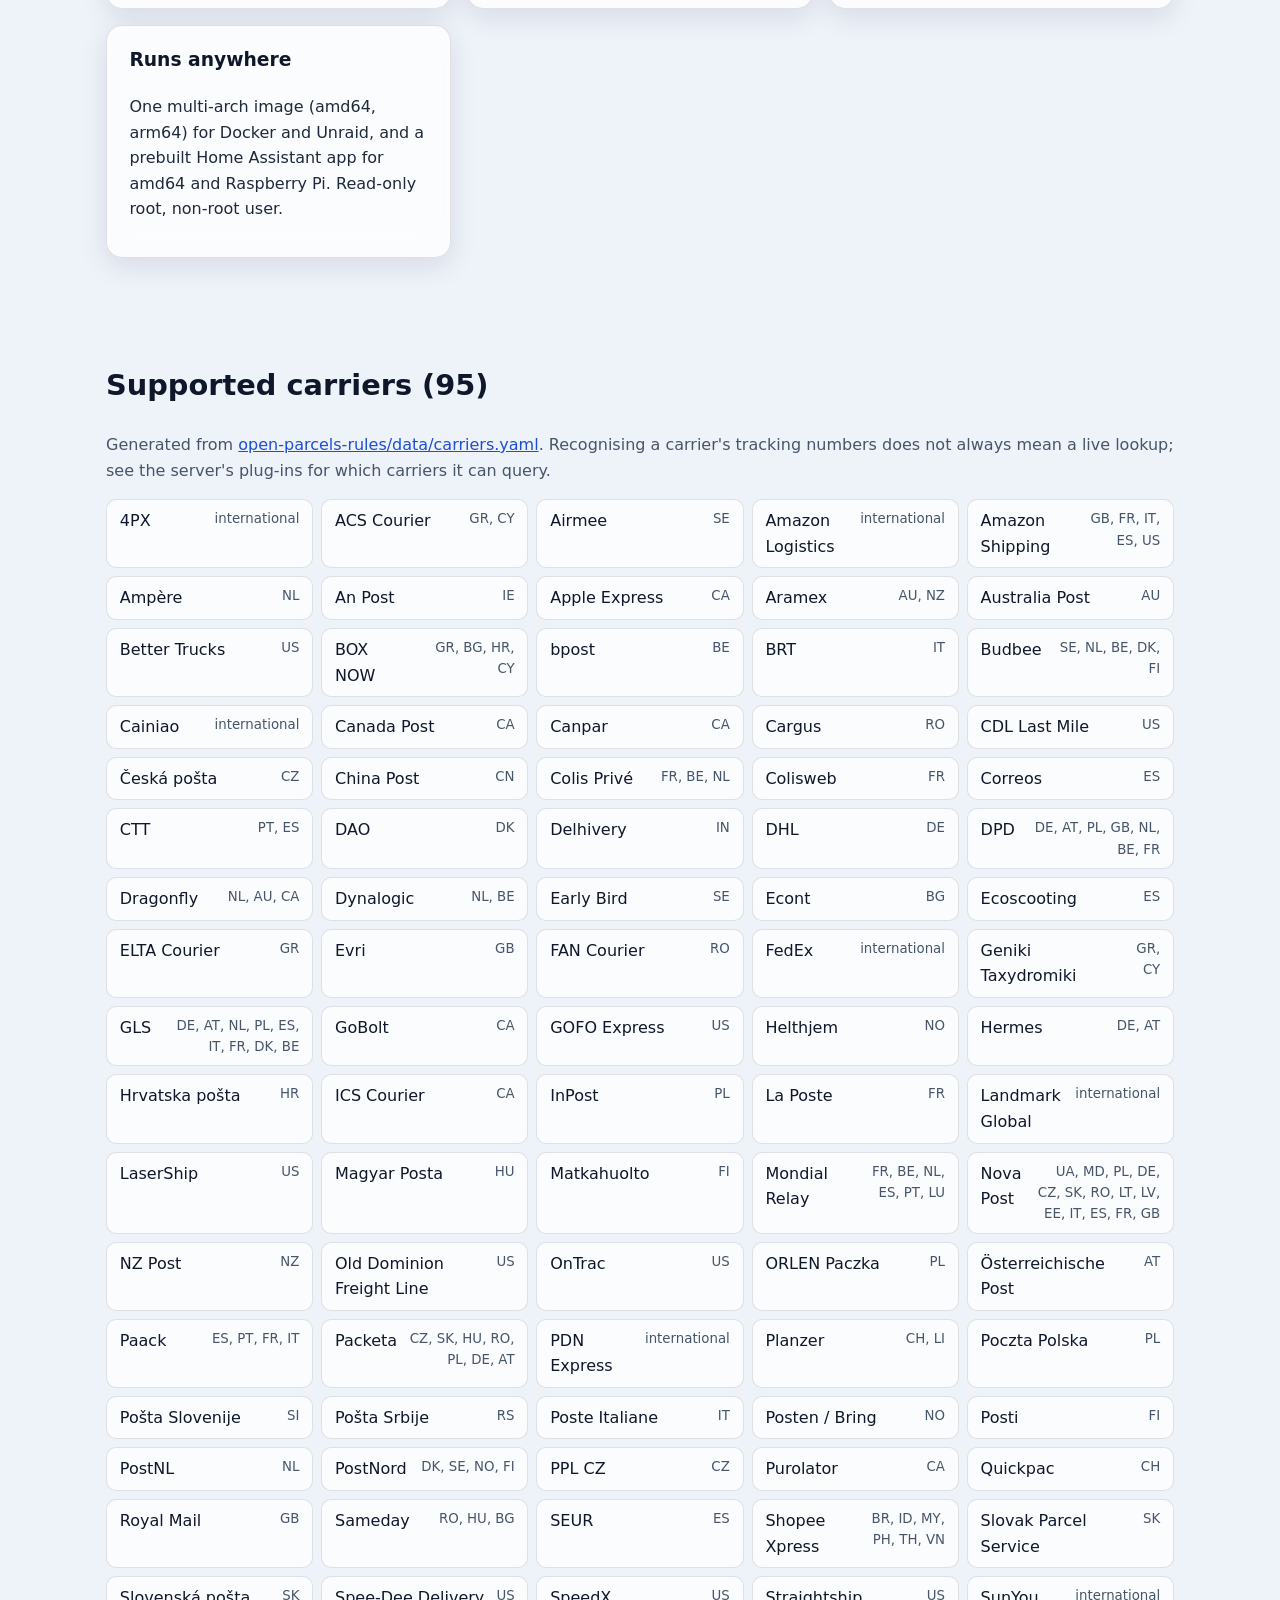
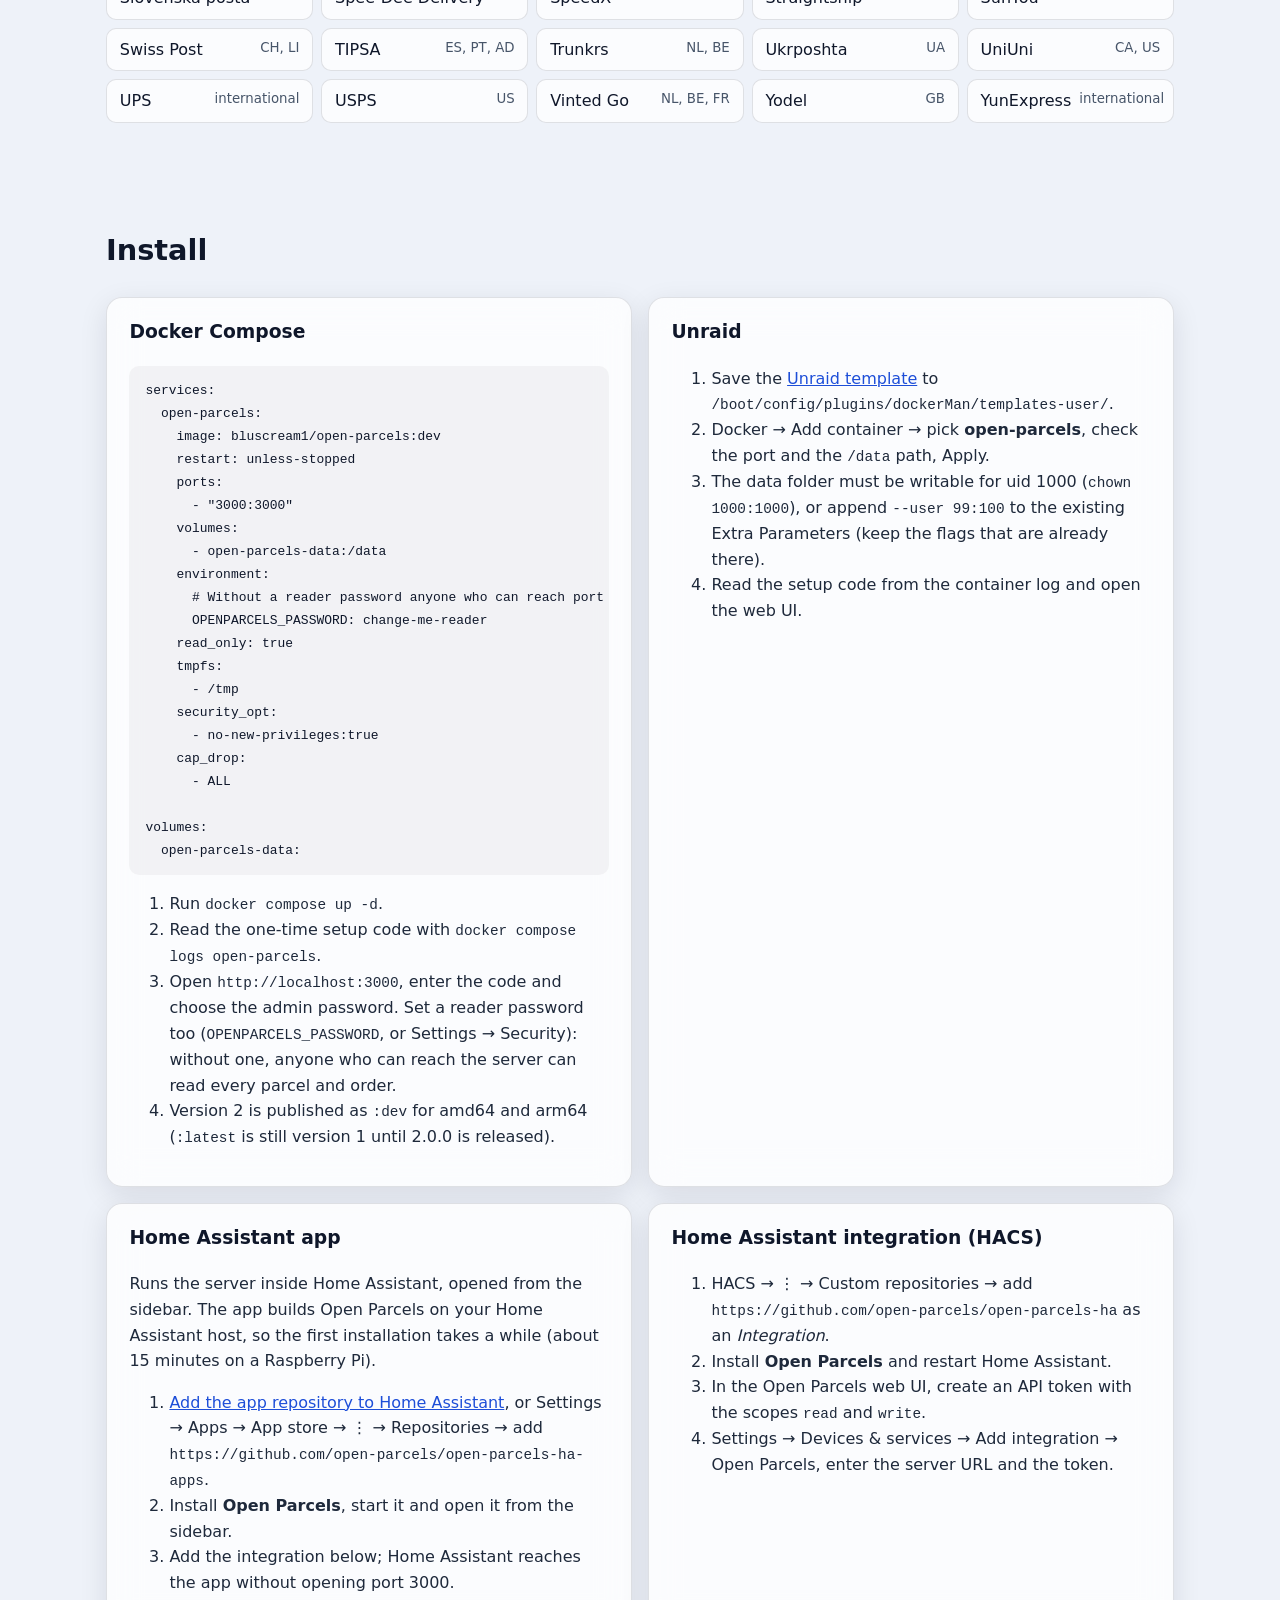
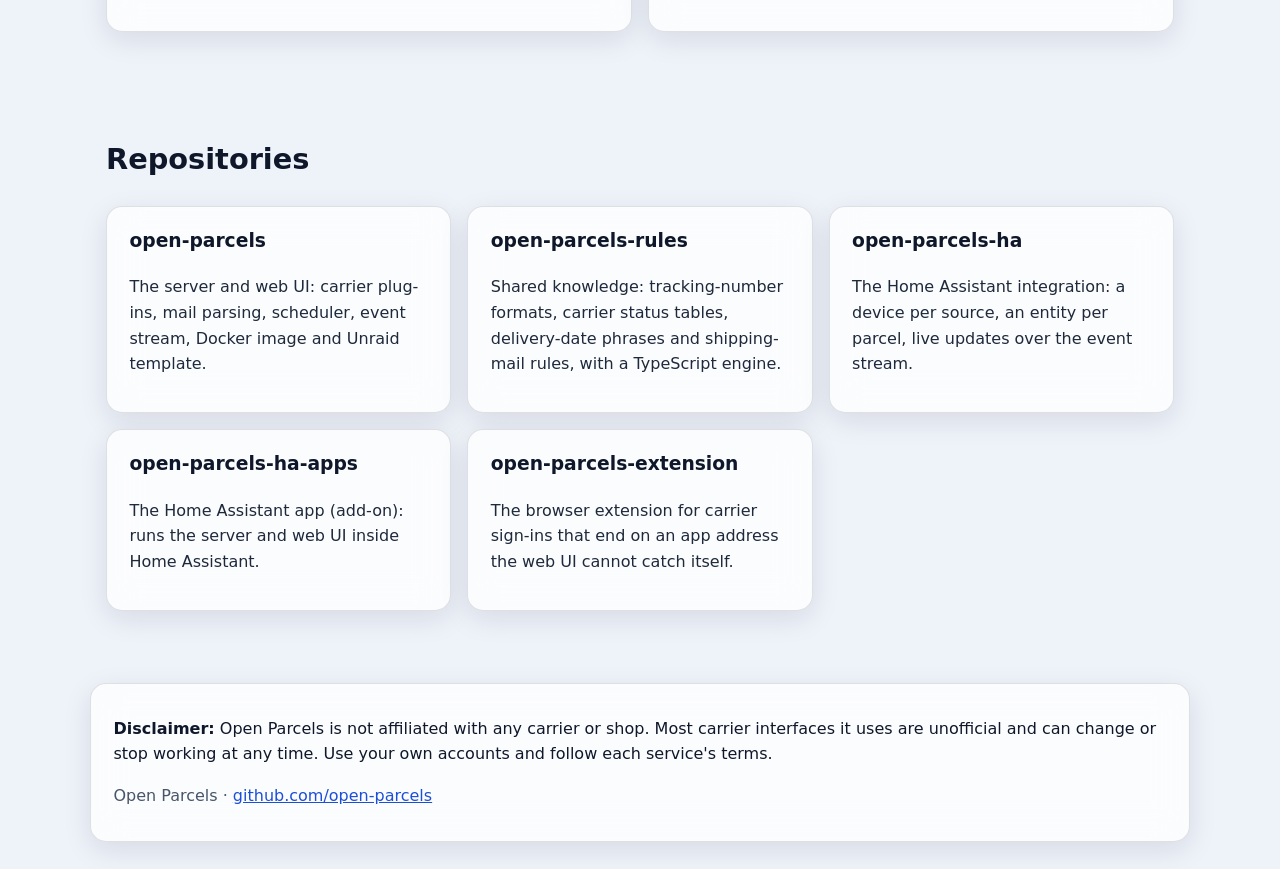
==== commit 0a0ac40e: "docs: features for returns, data control, privacy switches and built-in Tailscale Co-Authored-By: Cl" ====
--- a/index.html
+++ b/index.html
@@ -83,8 +83,24 @@
             <p>A custom integration with one device per carrier account, shop or mailbox, an entity per parcel, events, device triggers and services.</p>
           </article>
           <article class="panel card">
+            <h3>Returns</h3>
+            <p>Returns you start are tracked from the shop's page and its mails: the return-by date, where you can drop the parcel off, whether it is free or costs money, the label and the refund, with a "Return by" calendar entry.</p>
+          </article>
+          <article class="panel card">
+            <h3>Your data stays yours</h3>
+            <p>Nothing is deleted on its own. The Data page shows what is stored and lets you clear a source, old or archived parcels, caches, or everything (with a backup first). Disabled sources hide their parcels until you enable them again.</p>
+          </article>
+          <article class="panel card">
+            <h3>Private by default</h3>
+            <p>Separate reader and admin passwords, strict security headers, no analytics. Place lookups on OpenStreetMap can be switched off (<code>OPENPARCELS_GEOCODING=false</code>).</p>
+          </article>
+          <article class="panel card">
+            <h3>Built-in Tailscale</h3>
+            <p>Set <code>TS_STATE_DIR</code> and the image joins your tailnet and serves the web UI over HTTPS on <code>https://&lt;name&gt;.&lt;tailnet&gt;.ts.net</code>, without a sidecar container.</p>
+          </article>
+          <article class="panel card">
             <h3>Runs anywhere</h3>
-            <p>One small multi-arch image (amd64, arm64) for Docker, Unraid and a Home Assistant app on a Raspberry Pi. Read-only root, non-root user.</p>
+            <p>One multi-arch image (amd64, arm64) for Docker and Unraid, and a prebuilt Home Assistant app for amd64 and Raspberry Pi. Read-only root, non-root user.</p>
           </article>
         </div>
       </section>
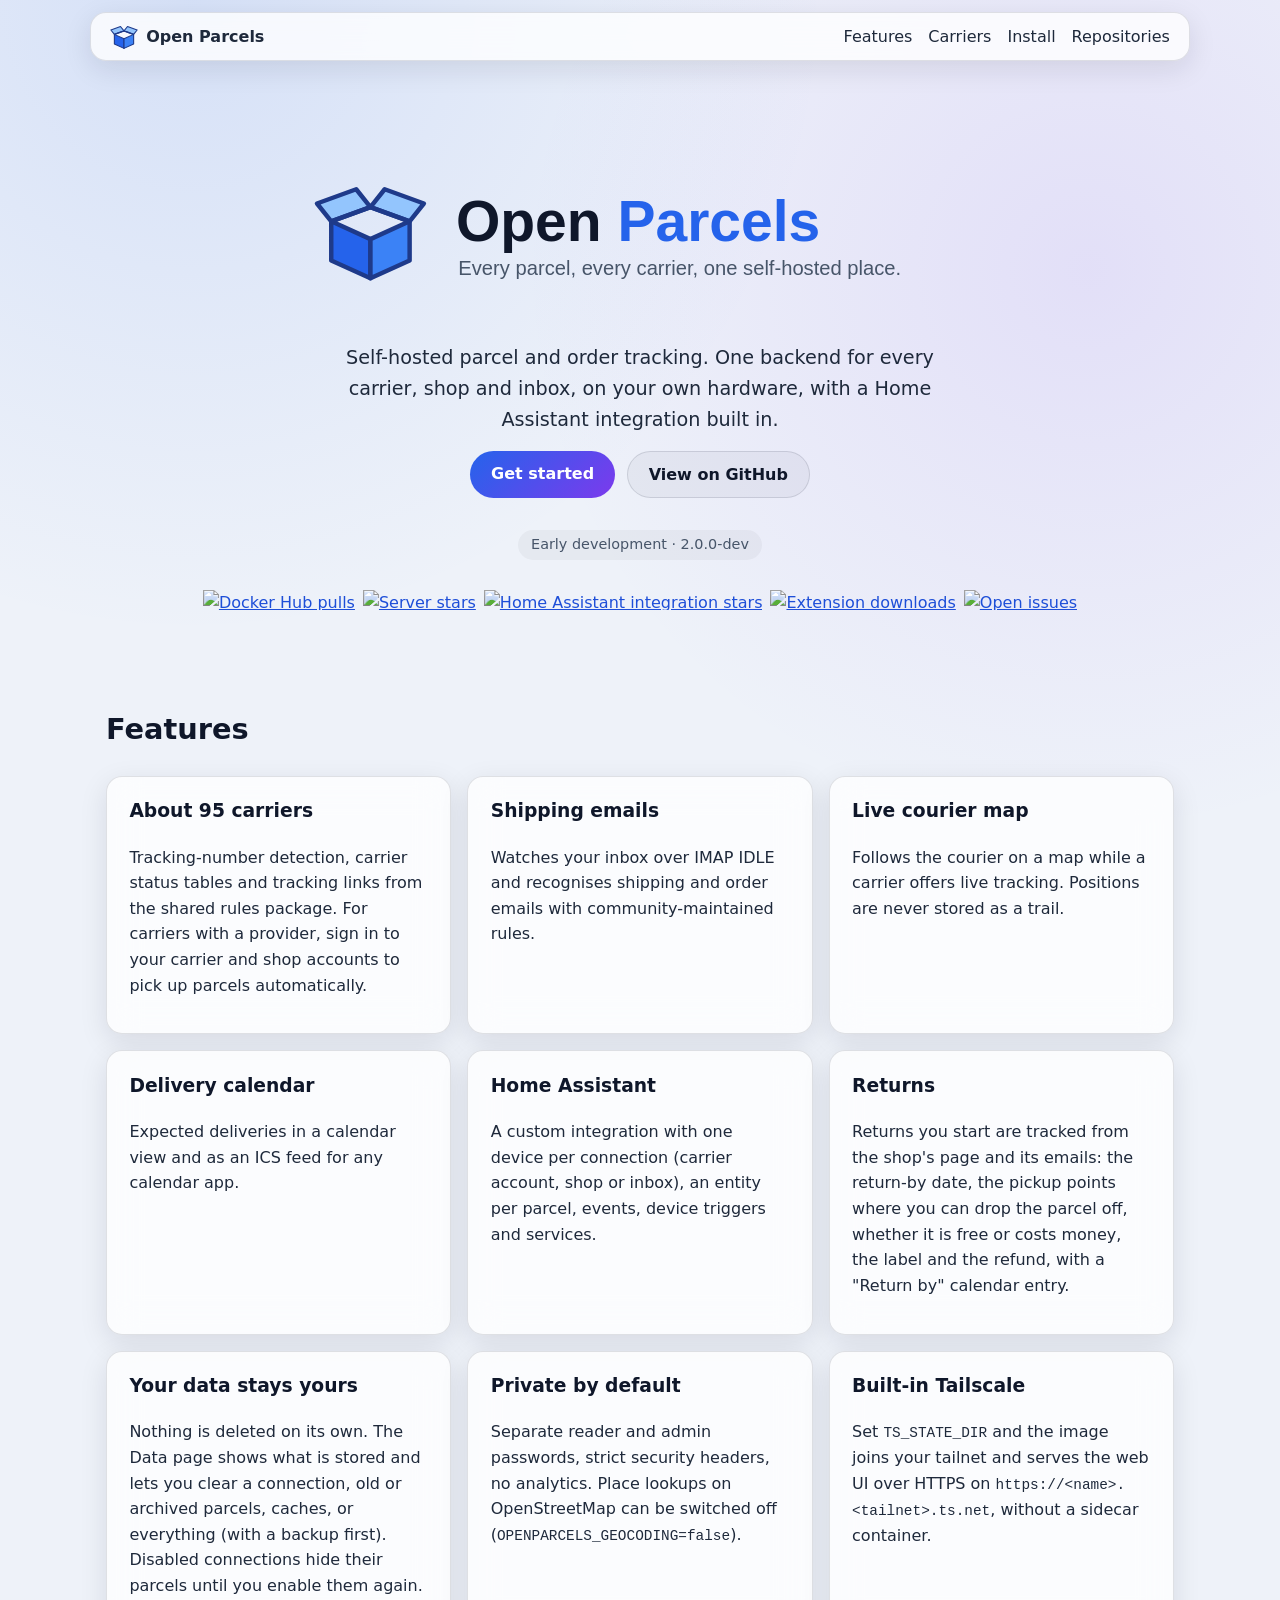
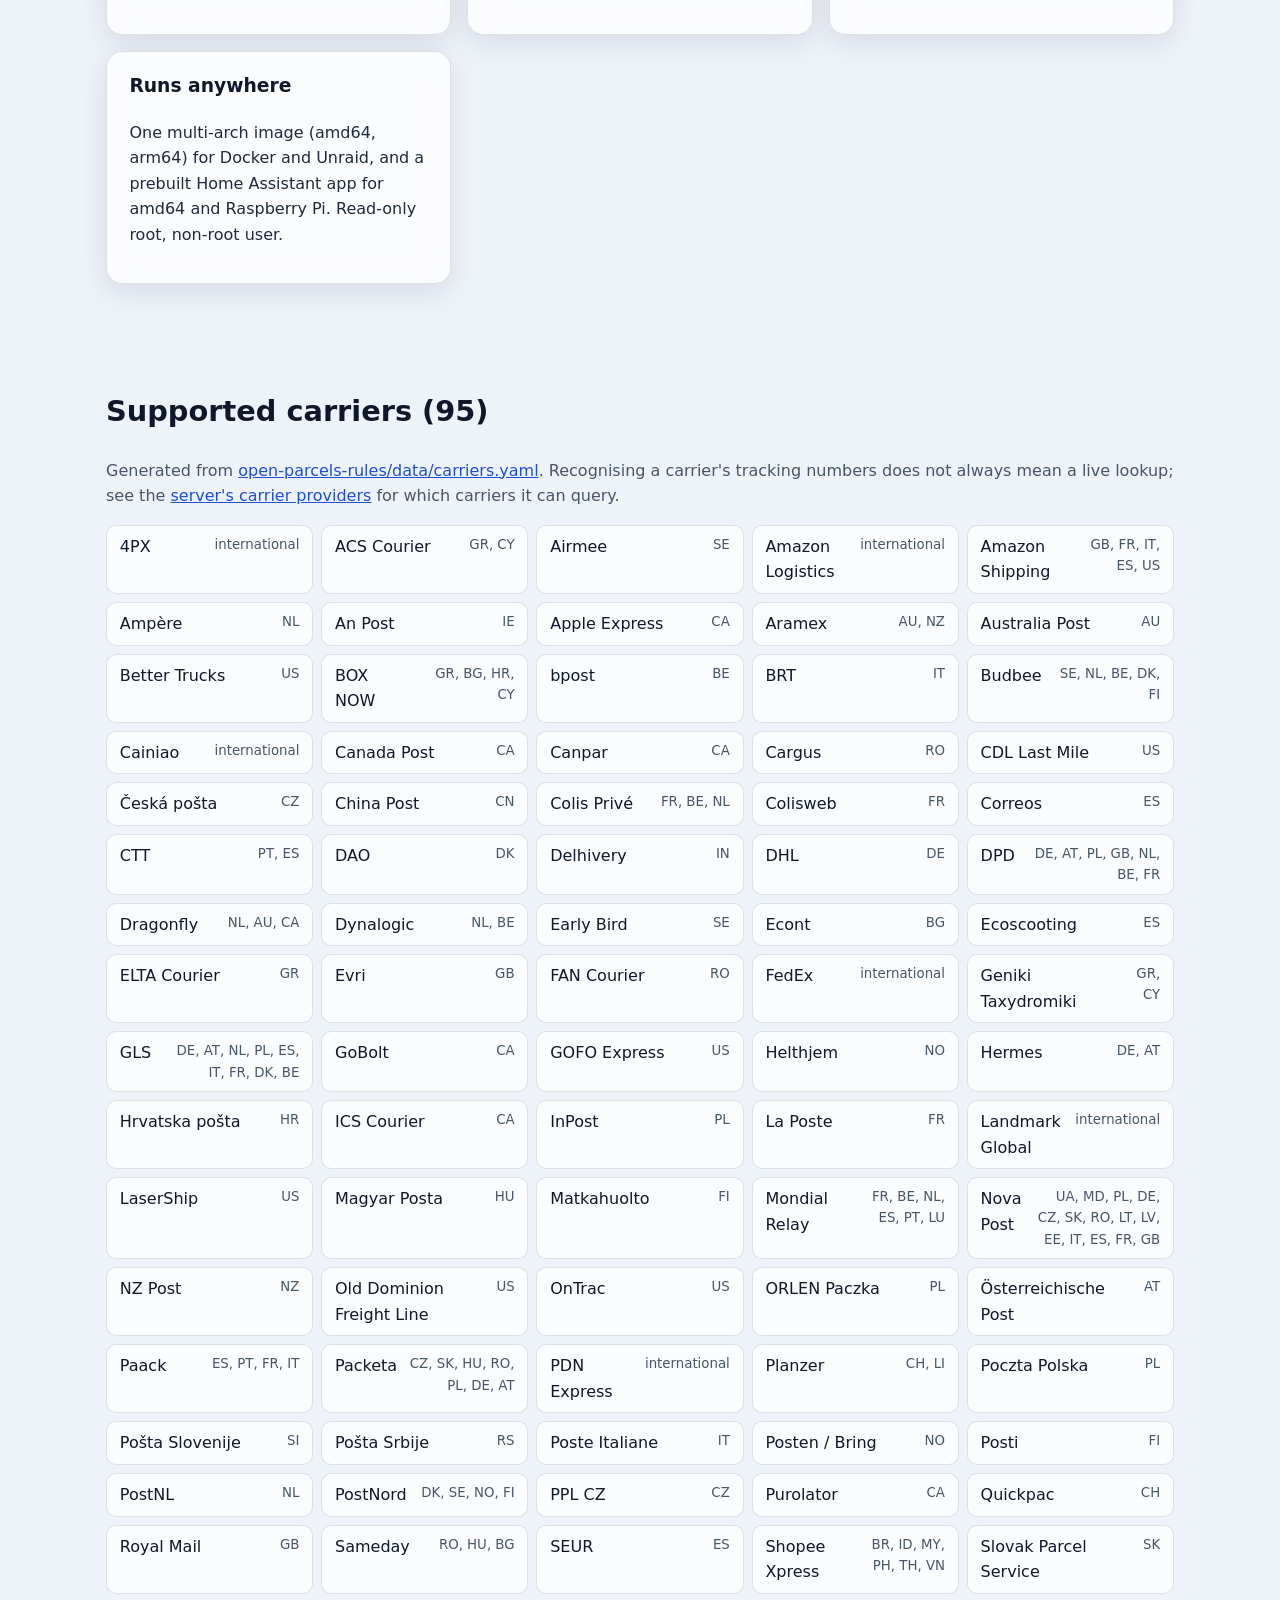
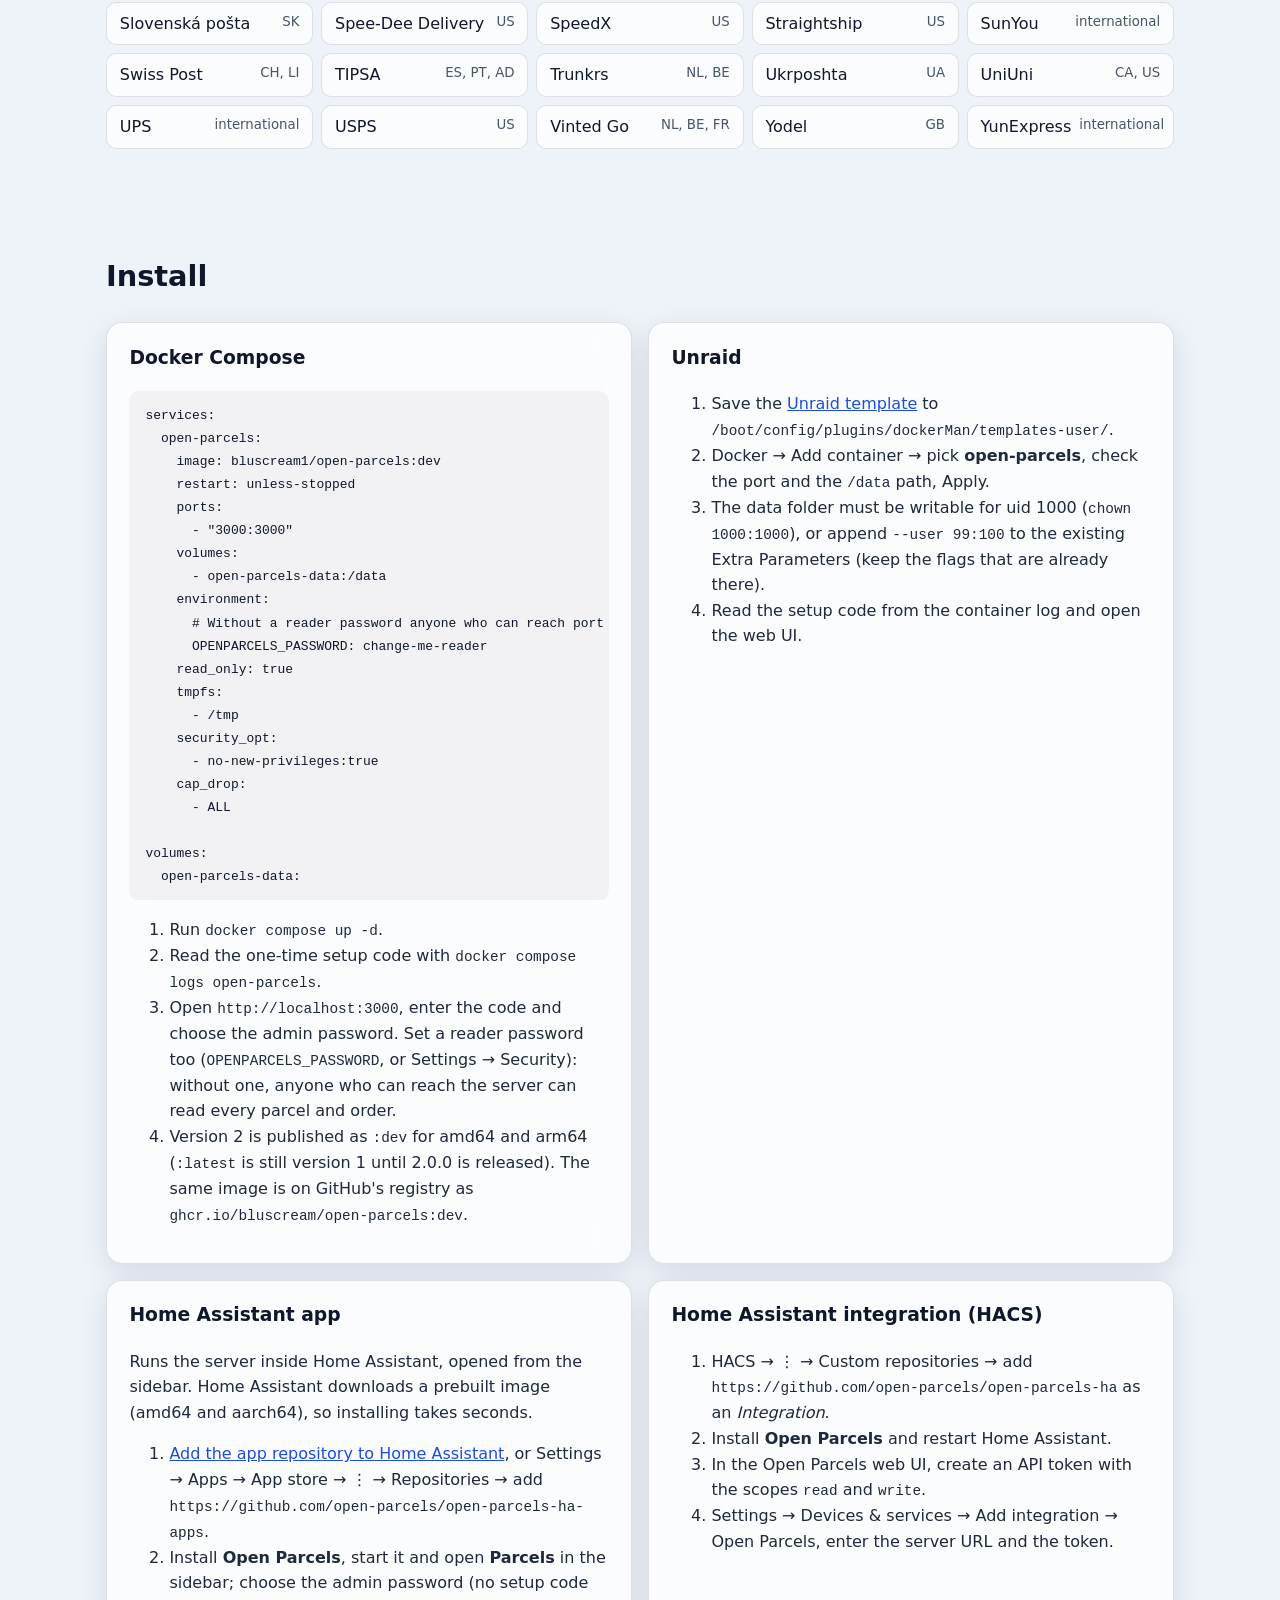
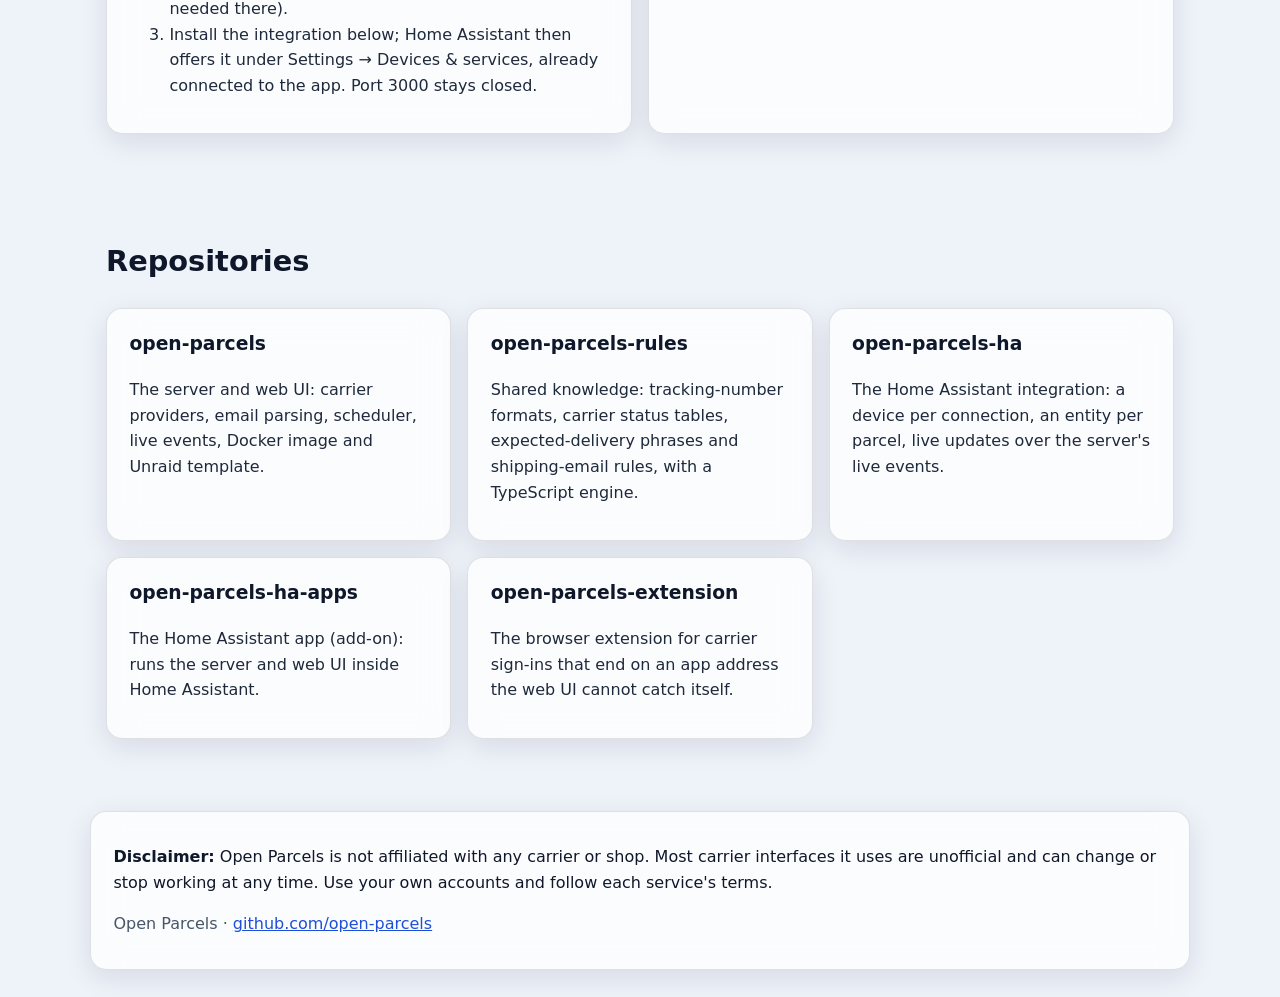
==== commit 2a9fef26: "docs: CSP and referrer policy, full link-preview meta, glossary terms, GHCR, current Home Assistant " ====
--- a/index.html
+++ b/index.html
@@ -6,16 +6,30 @@
     <title>Open Parcels: self-hosted parcel tracking</title>
     <meta
       name="description"
-      content="Open Parcels is a self-hosted parcel tracking service for Docker, Unraid and Home Assistant: about 95 carriers, shipping-mail parsing, a live courier map and a delivery calendar."
+      content="Open Parcels is a self-hosted parcel tracking service for Docker, Unraid and Home Assistant: about 95 carriers, shipping-email parsing, a live courier map and a delivery calendar."
     />
+    <meta
+      http-equiv="Content-Security-Policy"
+      content="default-src 'none'; style-src 'self'; img-src 'self' https://img.shields.io; base-uri 'none'; form-action 'none'"
+    />
+    <meta name="referrer" content="no-referrer" />
+    <link rel="canonical" href="https://open-parcels.github.io/" />
+    <meta name="theme-color" content="#0f172a" media="(prefers-color-scheme: dark)" />
+    <meta name="theme-color" content="#eef2f9" media="(prefers-color-scheme: light)" />
     <meta name="color-scheme" content="dark light" />
     <!-- The site has its own dark theme; stop Dark Reader from repainting it. -->
-    <meta name="darkreader-lock" />
+    <meta name="darkreader-lock" content="" />
     <link rel="icon" type="image/svg+xml" href="favicon.svg" />
     <link rel="apple-touch-icon" href="apple-touch-icon.png" />
+    <meta property="og:type" content="website" />
+    <meta property="og:site_name" content="Open Parcels" />
+    <meta property="og:url" content="https://open-parcels.github.io/" />
     <meta property="og:title" content="Open Parcels" />
-    <meta property="og:description" content="Self-hosted parcel and order tracking: every carrier, shop and mailbox in one place." />
+    <meta property="og:description" content="Self-hosted parcel and order tracking: every carrier, shop and inbox in one place." />
     <meta property="og:image" content="https://open-parcels.github.io/img/social-preview.png" />
+    <meta property="og:image:width" content="1280" />
+    <meta property="og:image:height" content="640" />
+    <meta property="og:image:alt" content="Open Parcels logo and name" />
     <meta name="twitter:card" content="summary_large_image" />
     <link rel="stylesheet" href="style.css" />
   </head>
@@ -42,7 +56,7 @@
           </picture>
         </h1>
         <p class="lead">
-          Self-hosted parcel and order tracking. One backend for every carrier, shop and mailbox,
+          Self-hosted parcel and order tracking. One backend for every carrier, shop and inbox,
           on your own hardware, with a Home Assistant integration built in.
         </p>
         <p class="actions">
@@ -50,12 +64,12 @@
           <a class="btn" href="https://github.com/open-parcels/open-parcels">View on GitHub</a>
         </p>
         <p class="badge">Early development · 2.0.0-dev</p>
-        <p class="stats" aria-label="Project numbers">
-          <a href="https://hub.docker.com/r/bluscream1/open-parcels"><img alt="Docker Hub pulls" src="https://img.shields.io/docker/pulls/bluscream1/open-parcels?logo=docker&amp;label=pulls" height="20" /></a>
-          <a href="https://github.com/open-parcels/open-parcels/stargazers"><img alt="Server stars" src="https://img.shields.io/github/stars/open-parcels/open-parcels?label=stars&amp;style=flat" height="20" /></a>
-          <a href="https://github.com/open-parcels/open-parcels-ha"><img alt="Home Assistant integration stars" src="https://img.shields.io/github/stars/open-parcels/open-parcels-ha?label=HA%20integration&amp;style=flat" height="20" /></a>
-          <a href="https://github.com/open-parcels/open-parcels-extension/releases"><img alt="Extension downloads" src="https://img.shields.io/github/downloads/open-parcels/open-parcels-extension/total?label=extension%20downloads" height="20" /></a>
-          <a href="https://github.com/open-parcels/open-parcels/issues"><img alt="Open issues" src="https://img.shields.io/github/issues/open-parcels/open-parcels" height="20" /></a>
+        <p class="stats">
+          <a href="https://hub.docker.com/r/bluscream1/open-parcels"><img alt="Docker Hub pulls" src="https://img.shields.io/docker/pulls/bluscream1/open-parcels?logo=docker&amp;label=pulls" height="20" loading="lazy" referrerpolicy="no-referrer" /></a>
+          <a href="https://github.com/open-parcels/open-parcels/stargazers"><img alt="Server stars" src="https://img.shields.io/github/stars/open-parcels/open-parcels?label=stars&amp;style=flat" height="20" loading="lazy" referrerpolicy="no-referrer" /></a>
+          <a href="https://github.com/open-parcels/open-parcels-ha"><img alt="Home Assistant integration stars" src="https://img.shields.io/github/stars/open-parcels/open-parcels-ha?label=HA%20integration&amp;style=flat" height="20" loading="lazy" referrerpolicy="no-referrer" /></a>
+          <a href="https://github.com/open-parcels/open-parcels-extension/releases"><img alt="Extension downloads" src="https://img.shields.io/github/downloads/open-parcels/open-parcels-extension/total?label=extension%20downloads" height="20" loading="lazy" referrerpolicy="no-referrer" /></a>
+          <a href="https://github.com/open-parcels/open-parcels/issues"><img alt="Open issues" src="https://img.shields.io/github/issues/open-parcels/open-parcels" height="20" loading="lazy" referrerpolicy="no-referrer" /></a>
         </p>
       </section>
 
@@ -64,11 +78,11 @@
         <div class="grid">
           <article class="panel card">
             <h3>About 95 carriers</h3>
-            <p>Tracking-number detection, carrier status tables and tracking links from the shared rules package. Sign in to carrier and shop accounts to pick up parcels automatically.</p>
-          </article>
-          <article class="panel card">
-            <h3>Shipping-mail parsing</h3>
-            <p>Watches your mailbox over IMAP IDLE and recognises shipping and order mails with community-maintained rules.</p>
+            <p>Tracking-number detection, carrier status tables and tracking links from the shared rules package. For carriers with a provider, sign in to your carrier and shop accounts to pick up parcels automatically.</p>
+          </article>
+          <article class="panel card">
+            <h3>Shipping emails</h3>
+            <p>Watches your inbox over IMAP IDLE and recognises shipping and order emails with community-maintained rules.</p>
           </article>
           <article class="panel card">
             <h3>Live courier map</h3>
@@ -80,15 +94,15 @@
           </article>
           <article class="panel card">
             <h3>Home Assistant</h3>
-            <p>A custom integration with one device per carrier account, shop or mailbox, an entity per parcel, events, device triggers and services.</p>
+            <p>A custom integration with one device per connection (carrier account, shop or inbox), an entity per parcel, events, device triggers and services.</p>
           </article>
           <article class="panel card">
             <h3>Returns</h3>
-            <p>Returns you start are tracked from the shop's page and its mails: the return-by date, where you can drop the parcel off, whether it is free or costs money, the label and the refund, with a "Return by" calendar entry.</p>
+            <p>Returns you start are tracked from the shop's page and its emails: the return-by date, the pickup points where you can drop the parcel off, whether it is free or costs money, the label and the refund, with a "Return by" calendar entry.</p>
           </article>
           <article class="panel card">
             <h3>Your data stays yours</h3>
-            <p>Nothing is deleted on its own. The Data page shows what is stored and lets you clear a source, old or archived parcels, caches, or everything (with a backup first). Disabled sources hide their parcels until you enable them again.</p>
+            <p>Nothing is deleted on its own. The Data page shows what is stored and lets you clear a connection, old or archived parcels, caches, or everything (with a backup first). Disabled connections hide their parcels until you enable them again.</p>
           </article>
           <article class="panel card">
             <h3>Private by default</h3>
@@ -111,7 +125,8 @@
           Generated from
           <a href="https://github.com/open-parcels/open-parcels-rules/blob/main/data/carriers.yaml">open-parcels-rules/data/carriers.yaml</a>.
           Recognising a carrier's tracking numbers does not always mean a live lookup; see the
-          server's plug-ins for which carriers it can query.
+          <a href="https://github.com/open-parcels/open-parcels/tree/main/server/src/carriers">server's carrier providers</a>
+          for which carriers it can query.
         </p>
         <!-- carriers:start -->
         <ul class="carriers">
@@ -244,7 +259,7 @@
               <li>Run <code>docker compose up -d</code>.</li>
               <li>Read the one-time setup code with <code>docker compose logs open-parcels</code>.</li>
               <li>Open <code>http://localhost:3000</code>, enter the code and choose the admin password. Set a reader password too (<code>OPENPARCELS_PASSWORD</code>, or Settings → Security): without one, anyone who can reach the server can read every parcel and order.</li>
-              <li>Version 2 is published as <code>:dev</code> for amd64 and arm64 (<code>:latest</code> is still version 1 until 2.0.0 is released).</li>
+              <li>Version 2 is published as <code>:dev</code> for amd64 and arm64 (<code>:latest</code> is still version 1 until 2.0.0 is released). The same image is on GitHub's registry as <code>ghcr.io/bluscream/open-parcels:dev</code>.</li>
             </ol>
           </article>
           <article class="panel card">
@@ -263,9 +278,8 @@
           <article class="panel card">
             <h3>Home Assistant app</h3>
             <p>
-              Runs the server inside Home Assistant, opened from the sidebar. The app builds Open
-              Parcels on your Home Assistant host, so the first installation takes a while (about
-              15 minutes on a Raspberry Pi).
+              Runs the server inside Home Assistant, opened from the sidebar. Home Assistant
+              downloads a prebuilt image (amd64 and aarch64), so installing takes seconds.
             </p>
             <ol>
               <li>
@@ -273,8 +287,8 @@
                 or Settings → Apps → App store → ⋮ → Repositories → add
                 <code>https://github.com/open-parcels/open-parcels-ha-apps</code>.
               </li>
-              <li>Install <strong>Open Parcels</strong>, start it and open it from the sidebar.</li>
-              <li>Add the integration below; Home Assistant reaches the app without opening port 3000.</li>
+              <li>Install <strong>Open Parcels</strong>, start it and open <strong>Parcels</strong> in the sidebar; choose the admin password (no setup code needed there).</li>
+              <li>Install the integration below; Home Assistant then offers it under Settings → Devices &amp; services, already connected to the app. Port 3000 stays closed.</li>
             </ol>
           </article>
           <article class="panel card">
@@ -294,15 +308,15 @@
         <div class="grid">
           <a class="panel card link" href="https://github.com/open-parcels/open-parcels">
             <h3>open-parcels</h3>
-            <p>The server and web UI: carrier plug-ins, mail parsing, scheduler, event stream, Docker image and Unraid template.</p>
+            <p>The server and web UI: carrier providers, email parsing, scheduler, live events, Docker image and Unraid template.</p>
           </a>
           <a class="panel card link" href="https://github.com/open-parcels/open-parcels-rules">
             <h3>open-parcels-rules</h3>
-            <p>Shared knowledge: tracking-number formats, carrier status tables, delivery-date phrases and shipping-mail rules, with a TypeScript engine.</p>
+            <p>Shared knowledge: tracking-number formats, carrier status tables, expected-delivery phrases and shipping-email rules, with a TypeScript engine.</p>
           </a>
           <a class="panel card link" href="https://github.com/open-parcels/open-parcels-ha">
             <h3>open-parcels-ha</h3>
-            <p>The Home Assistant integration: a device per source, an entity per parcel, live updates over the event stream.</p>
+            <p>The Home Assistant integration: a device per connection, an entity per parcel, live updates over the server's live events.</p>
           </a>
           <a class="panel card link" href="https://github.com/open-parcels/open-parcels-ha-apps">
             <h3>open-parcels-ha-apps</h3>
--- a/style.css
+++ b/style.css
@@ -14,7 +14,7 @@
   --violet: #a78bfa;
   --focus: #93c5fd;
   --radius: 16px;
-  --font: "Outfit", system-ui, -apple-system, "Segoe UI", Roboto, sans-serif;
+  --font: system-ui, -apple-system, "Segoe UI", Roboto, sans-serif;
   --mono: "SF Mono", "Fira Mono", ui-monospace, "Cascadia Code", Consolas, monospace;
 }
 
@@ -41,6 +41,11 @@
   box-sizing: border-box;
 }
 
+/* Keep anchor targets clear of the sticky header, also when the nav wraps to two rows. */
+html {
+  scroll-padding-top: 6rem;
+}
+
 body {
   margin: 0;
   font-family: var(--font);
@@ -147,12 +152,7 @@
 }
 
 .title {
-  font-size: clamp(2.5rem, 8vw, 4.5rem);
-  margin: 0;
-  background: linear-gradient(135deg, var(--accent), var(--violet));
-  -webkit-background-clip: text;
-  background-clip: text;
-  color: transparent;
+  margin: 0;
 }
 
 .lead {
@@ -285,6 +285,8 @@
   justify-content: center;
   gap: 8px;
   margin: 1rem 0 0;
+  /* Badge widths are unknown until they load; reserve the row's height at least. */
+  min-height: 20px;
 }
 
 .stats img {
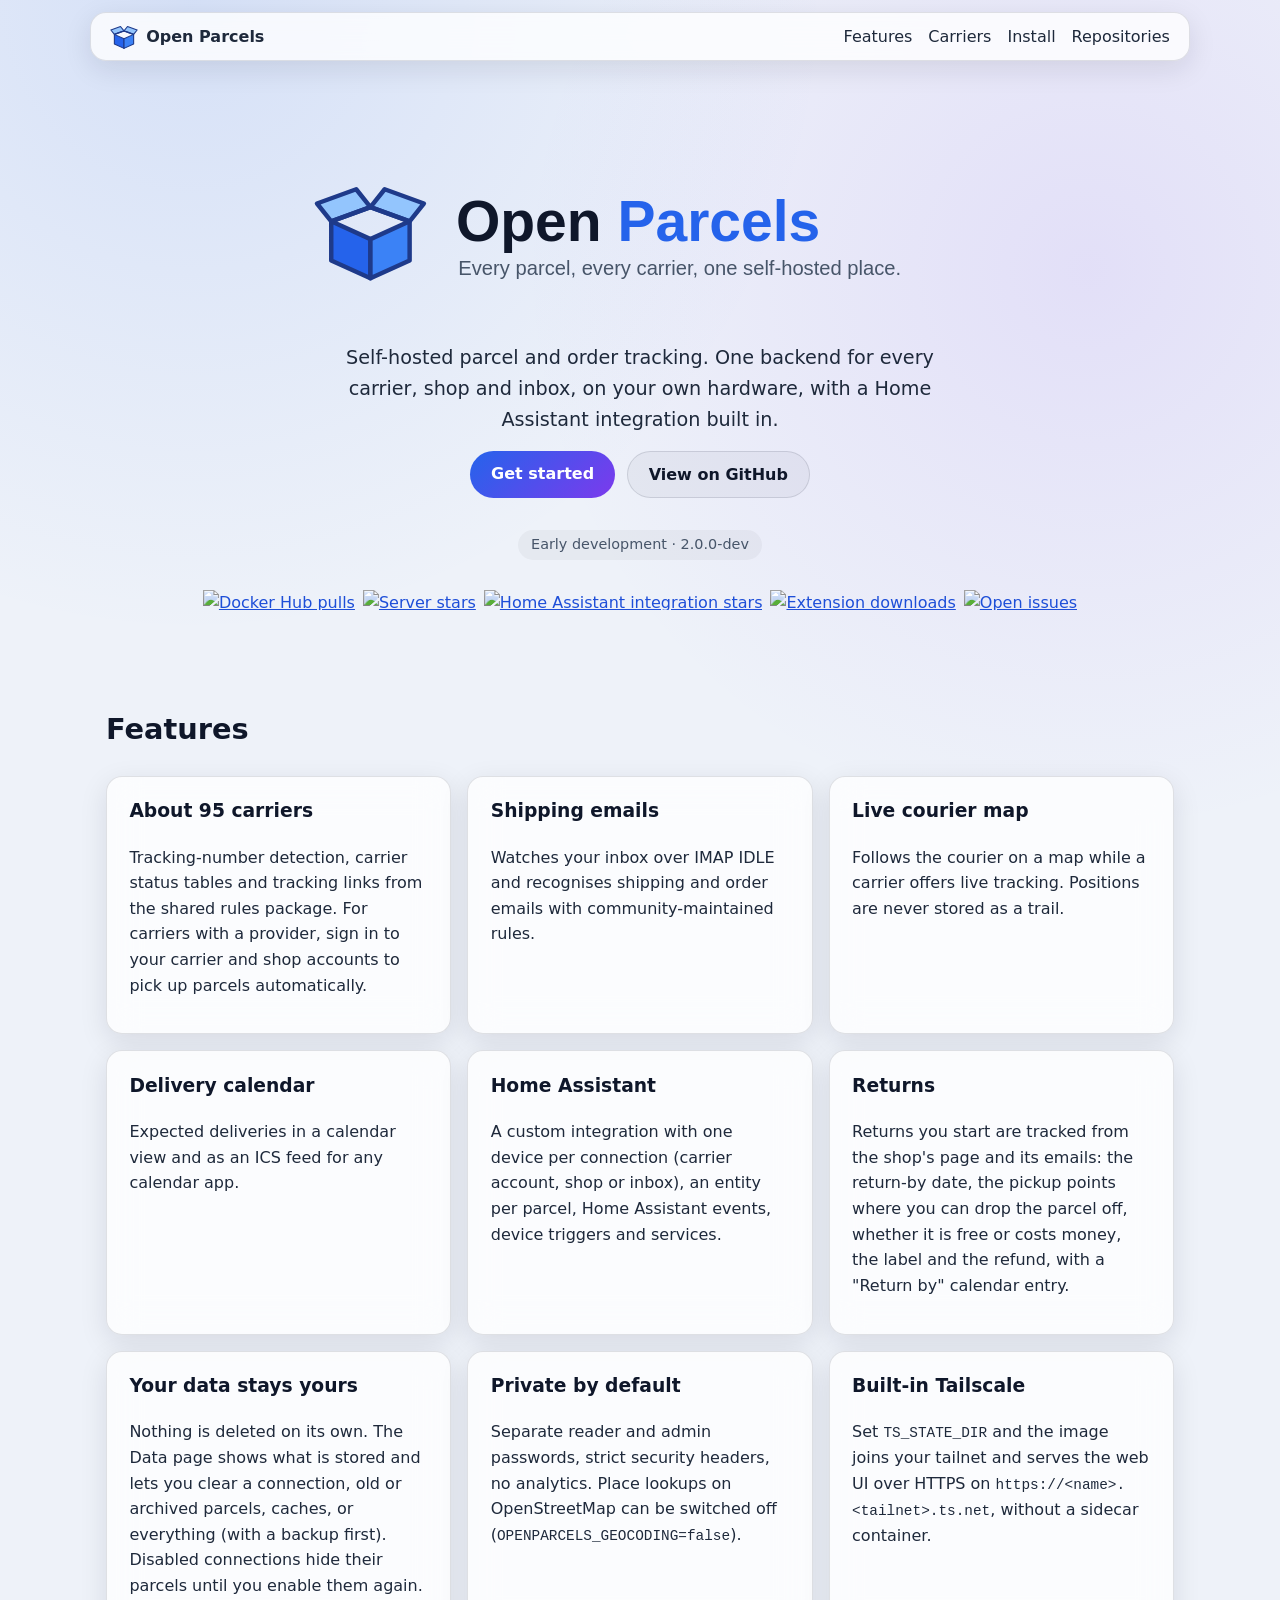
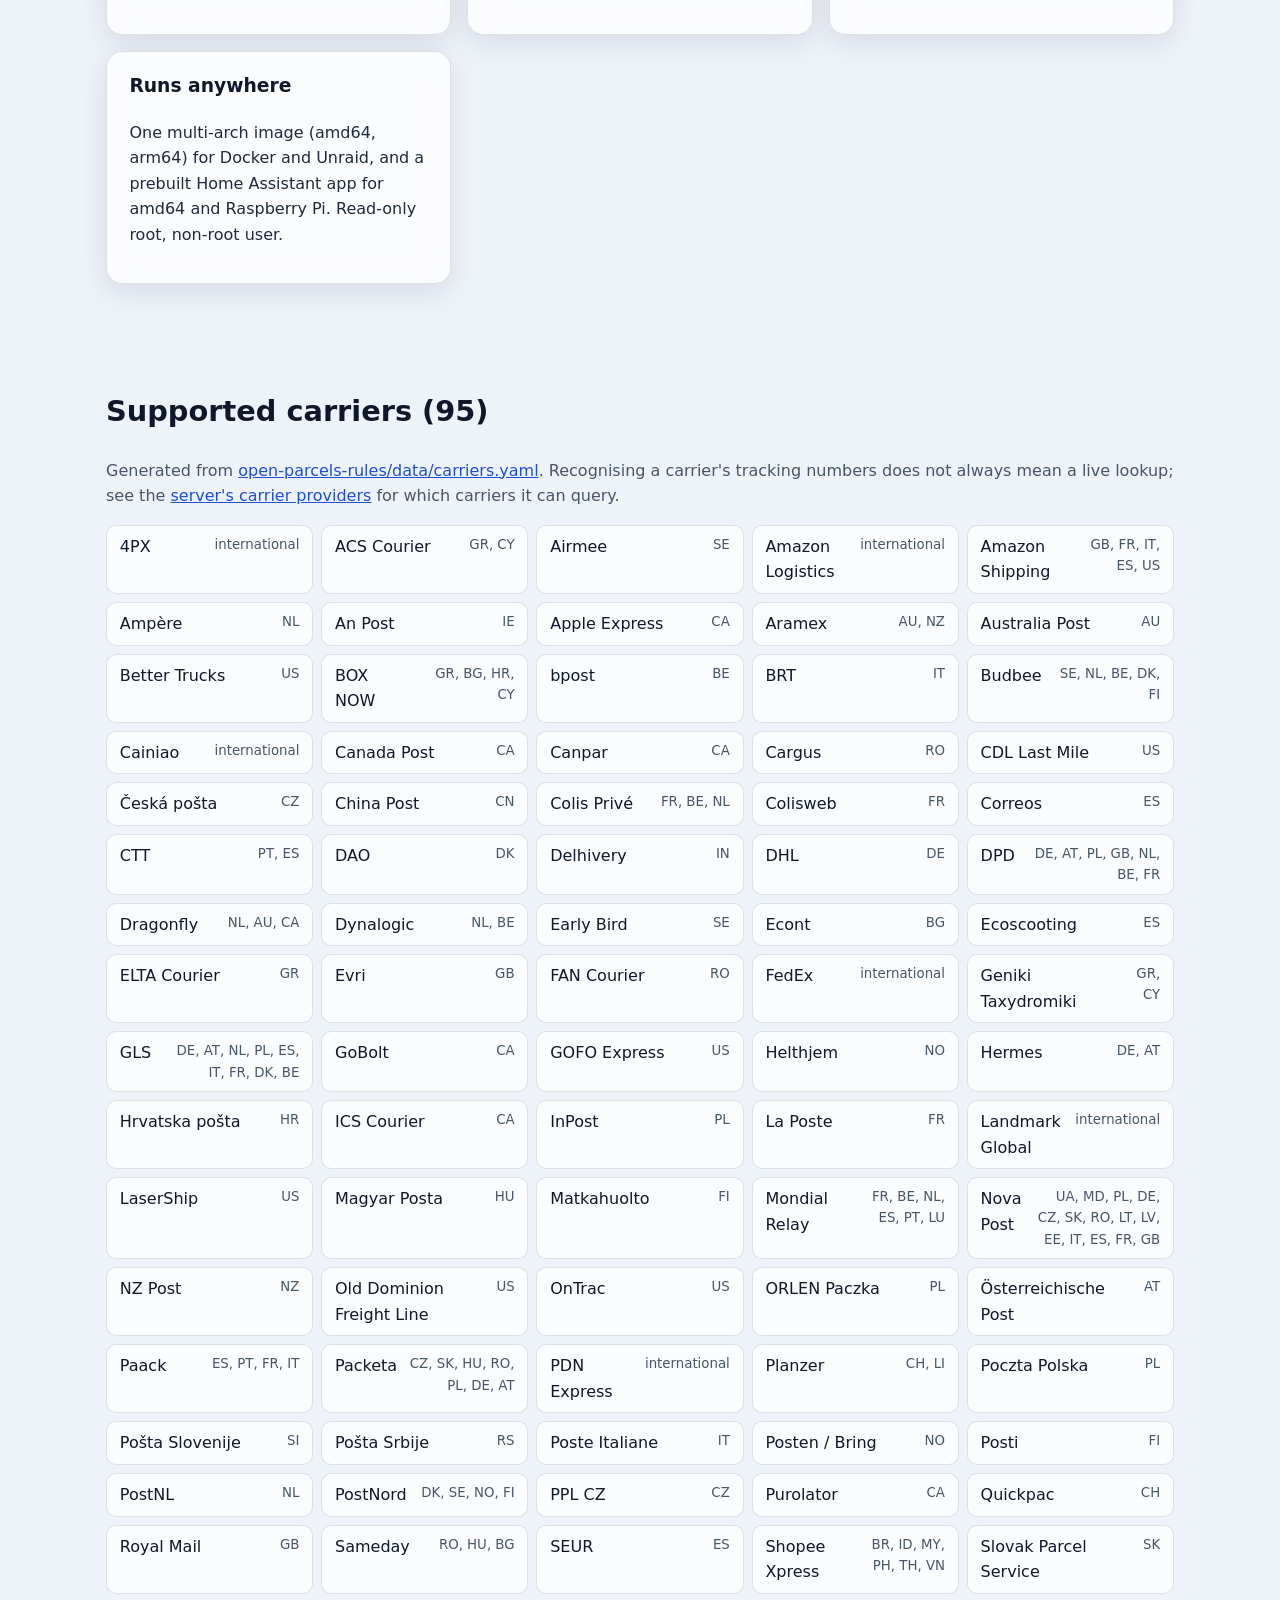
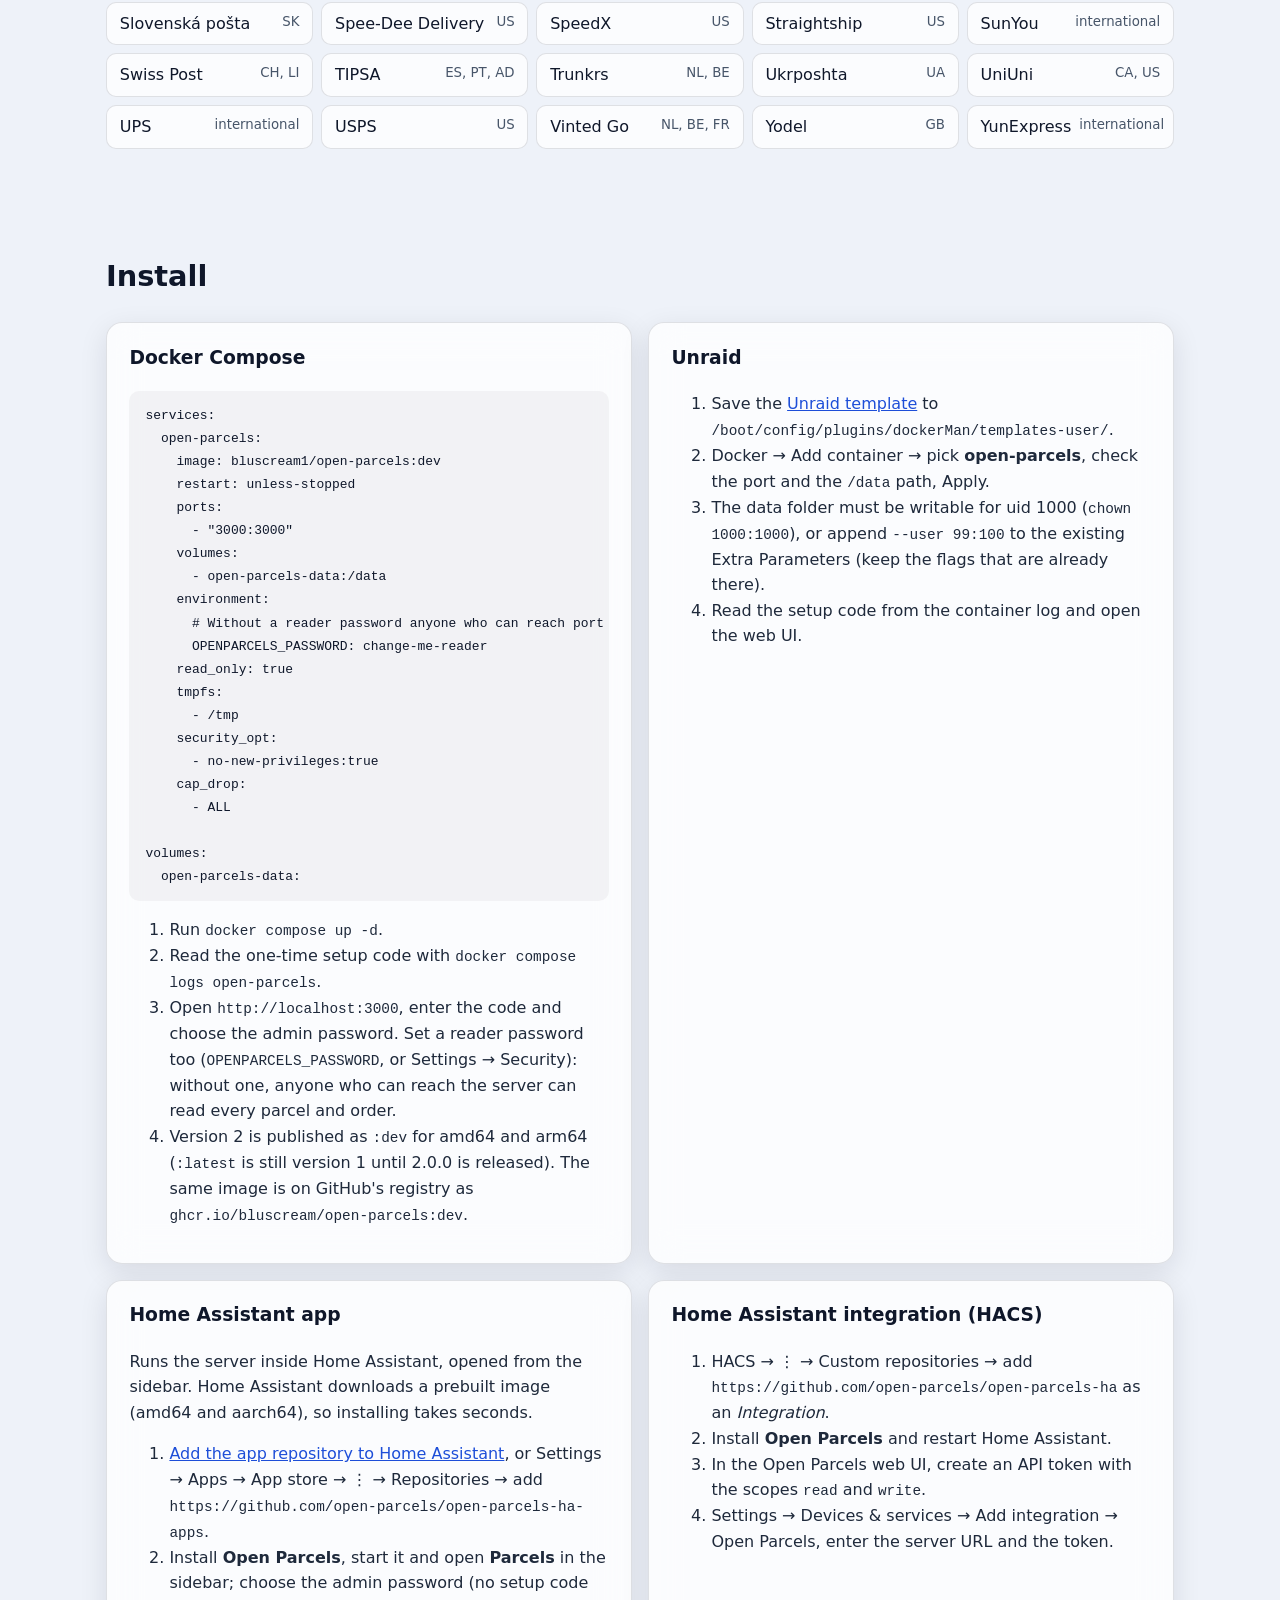
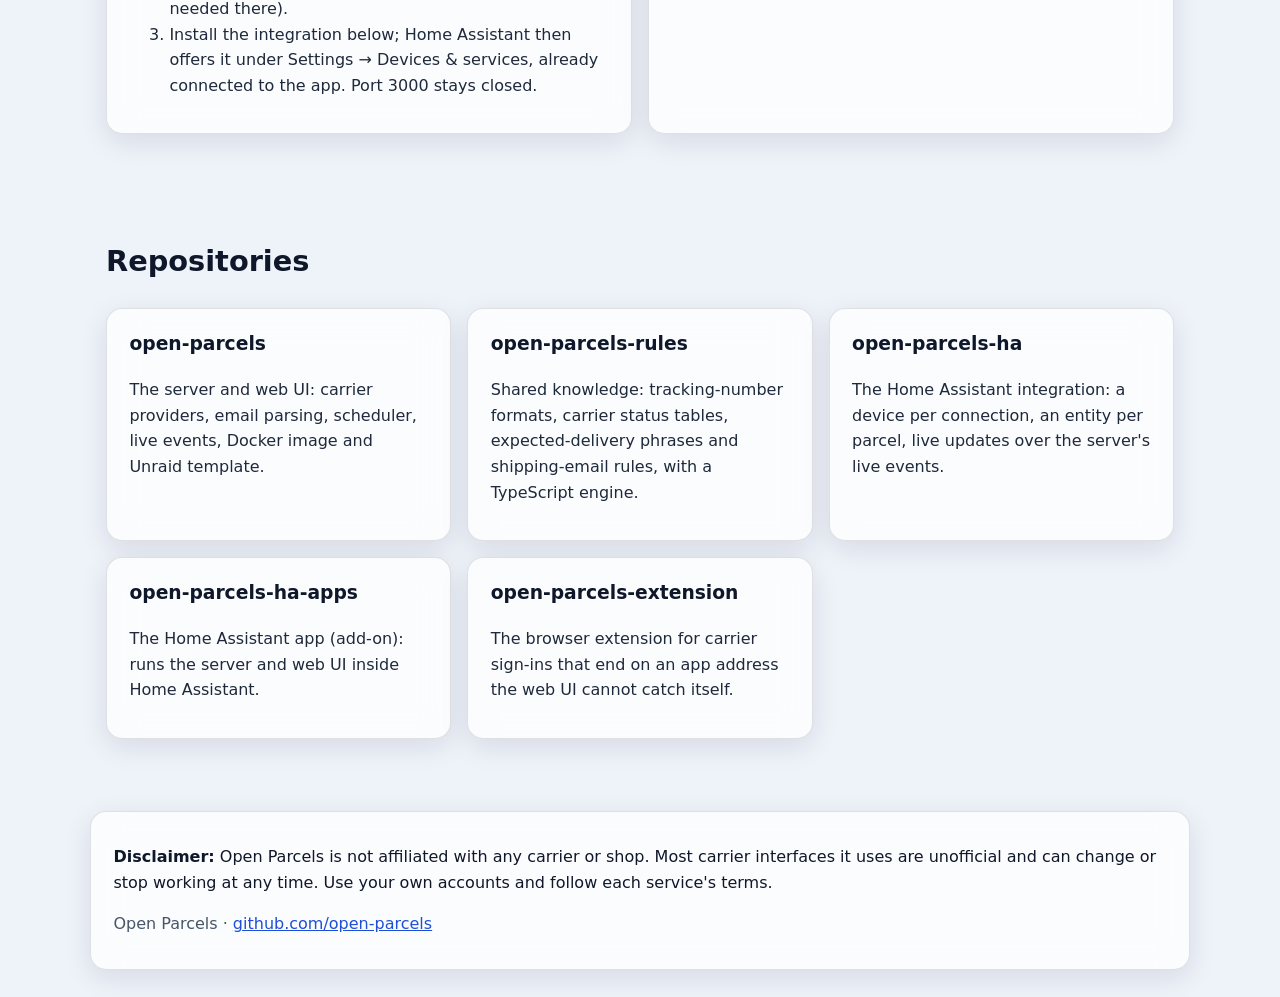
==== commit a0d3f30c: "Name Home Assistant events as such (glossary) Co-Authored-By: Claude Opus 5.5 <noreply@anthropic.com" ====
--- a/index.html
+++ b/index.html
@@ -94,7 +94,7 @@
           </article>
           <article class="panel card">
             <h3>Home Assistant</h3>
-            <p>A custom integration with one device per connection (carrier account, shop or inbox), an entity per parcel, events, device triggers and services.</p>
+            <p>A custom integration with one device per connection (carrier account, shop or inbox), an entity per parcel, Home Assistant events, device triggers and services.</p>
           </article>
           <article class="panel card">
             <h3>Returns</h3>
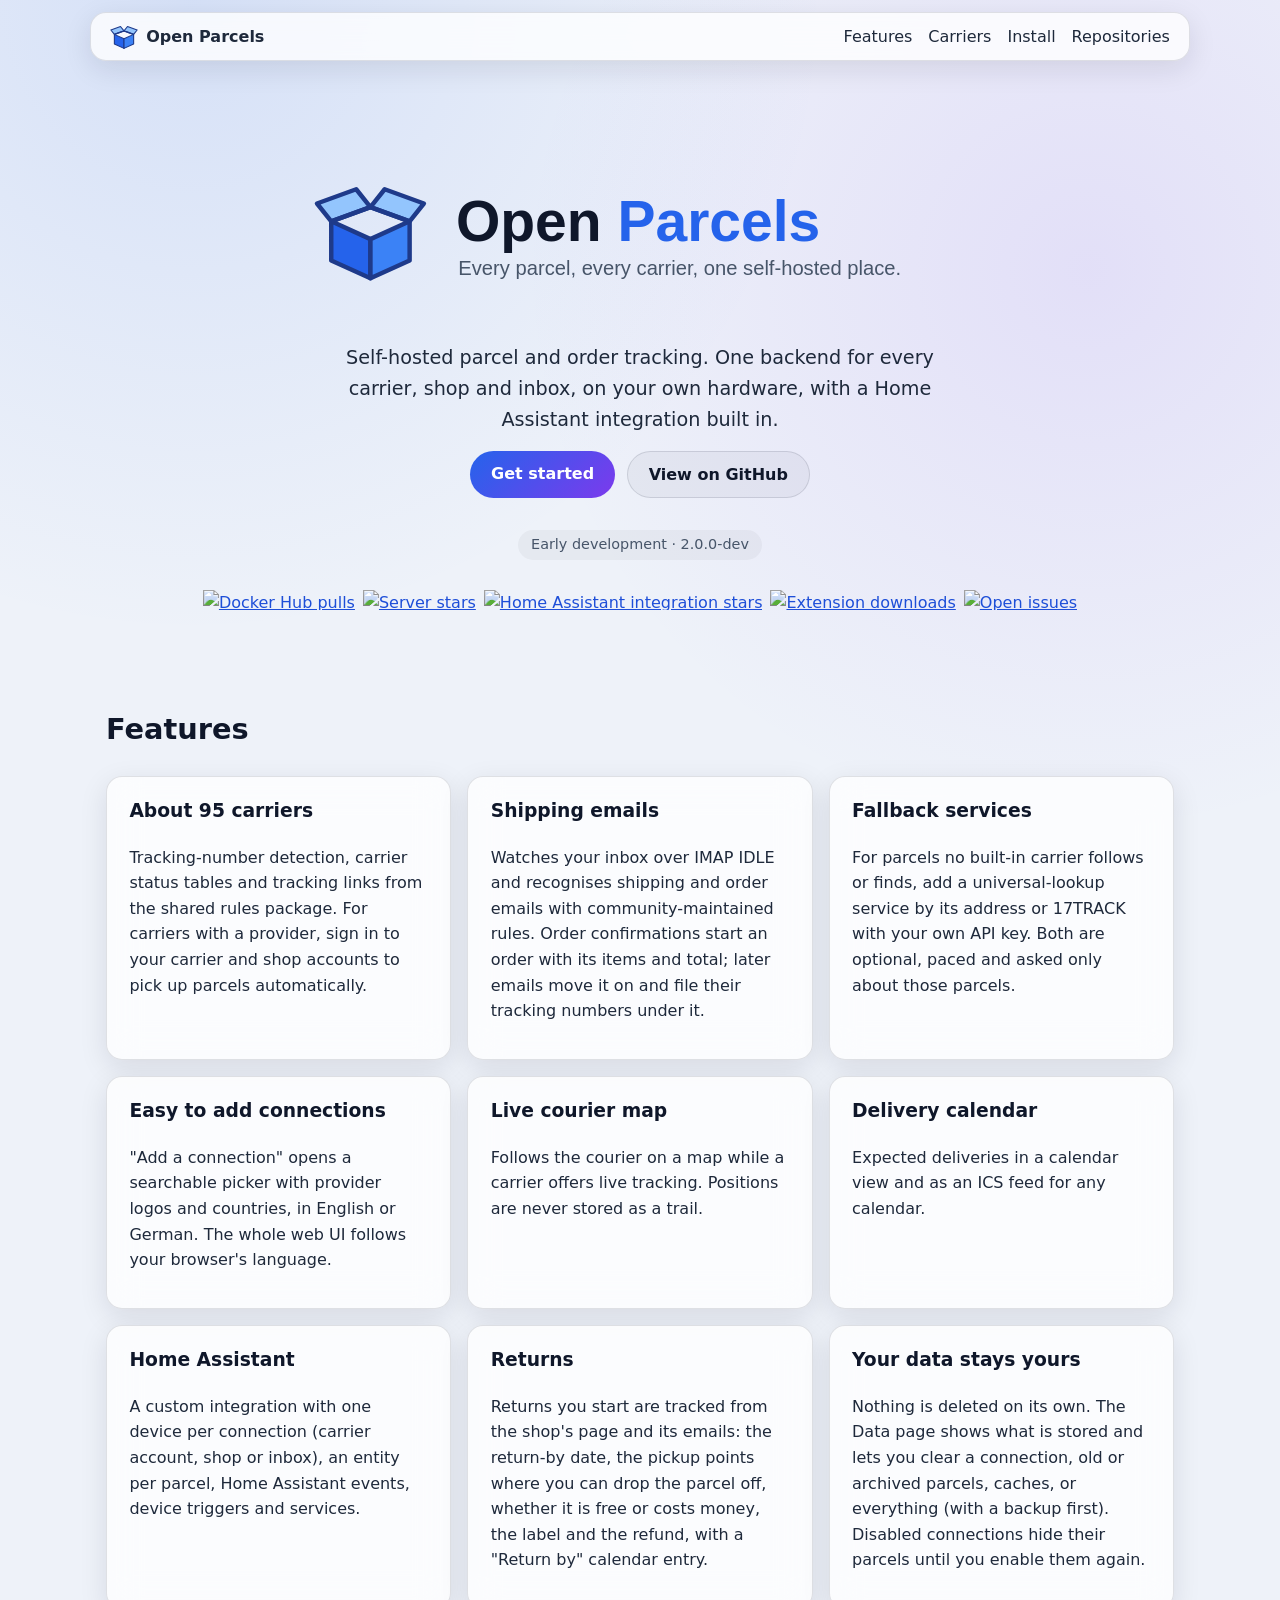
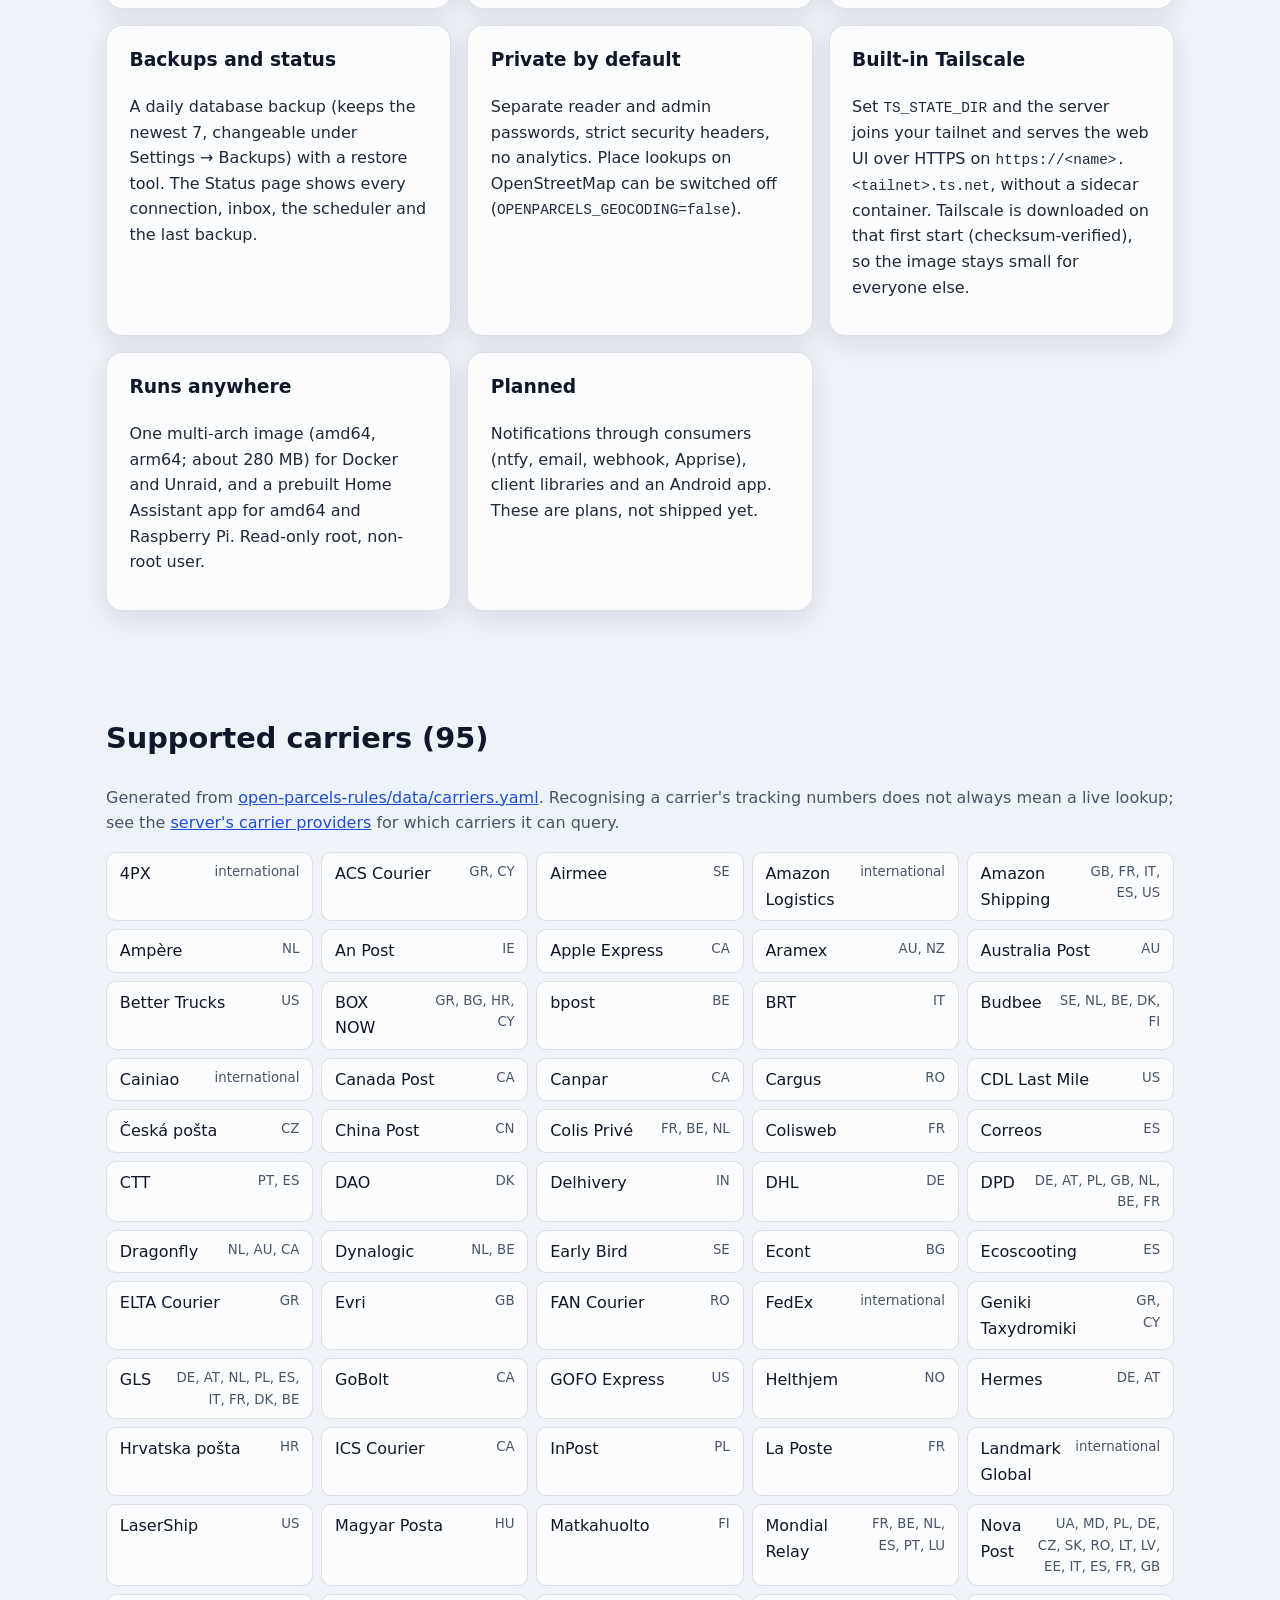
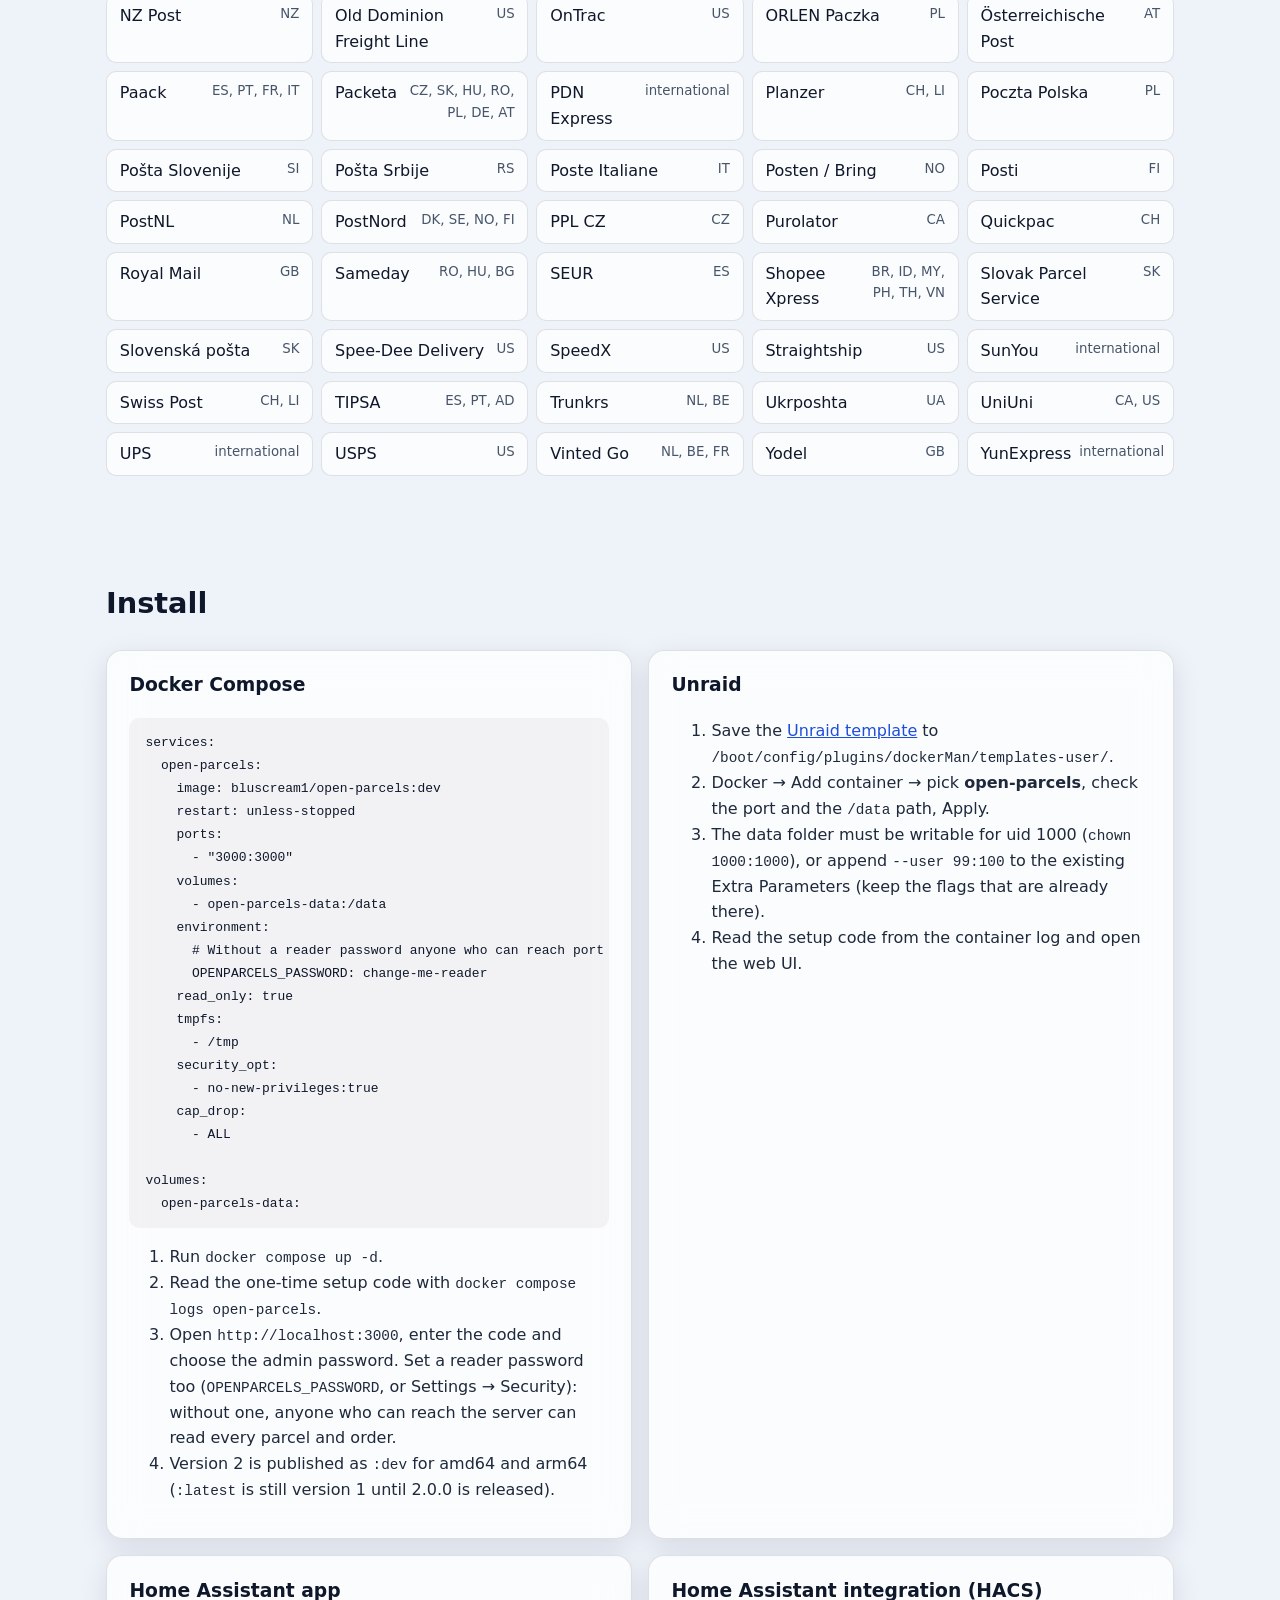
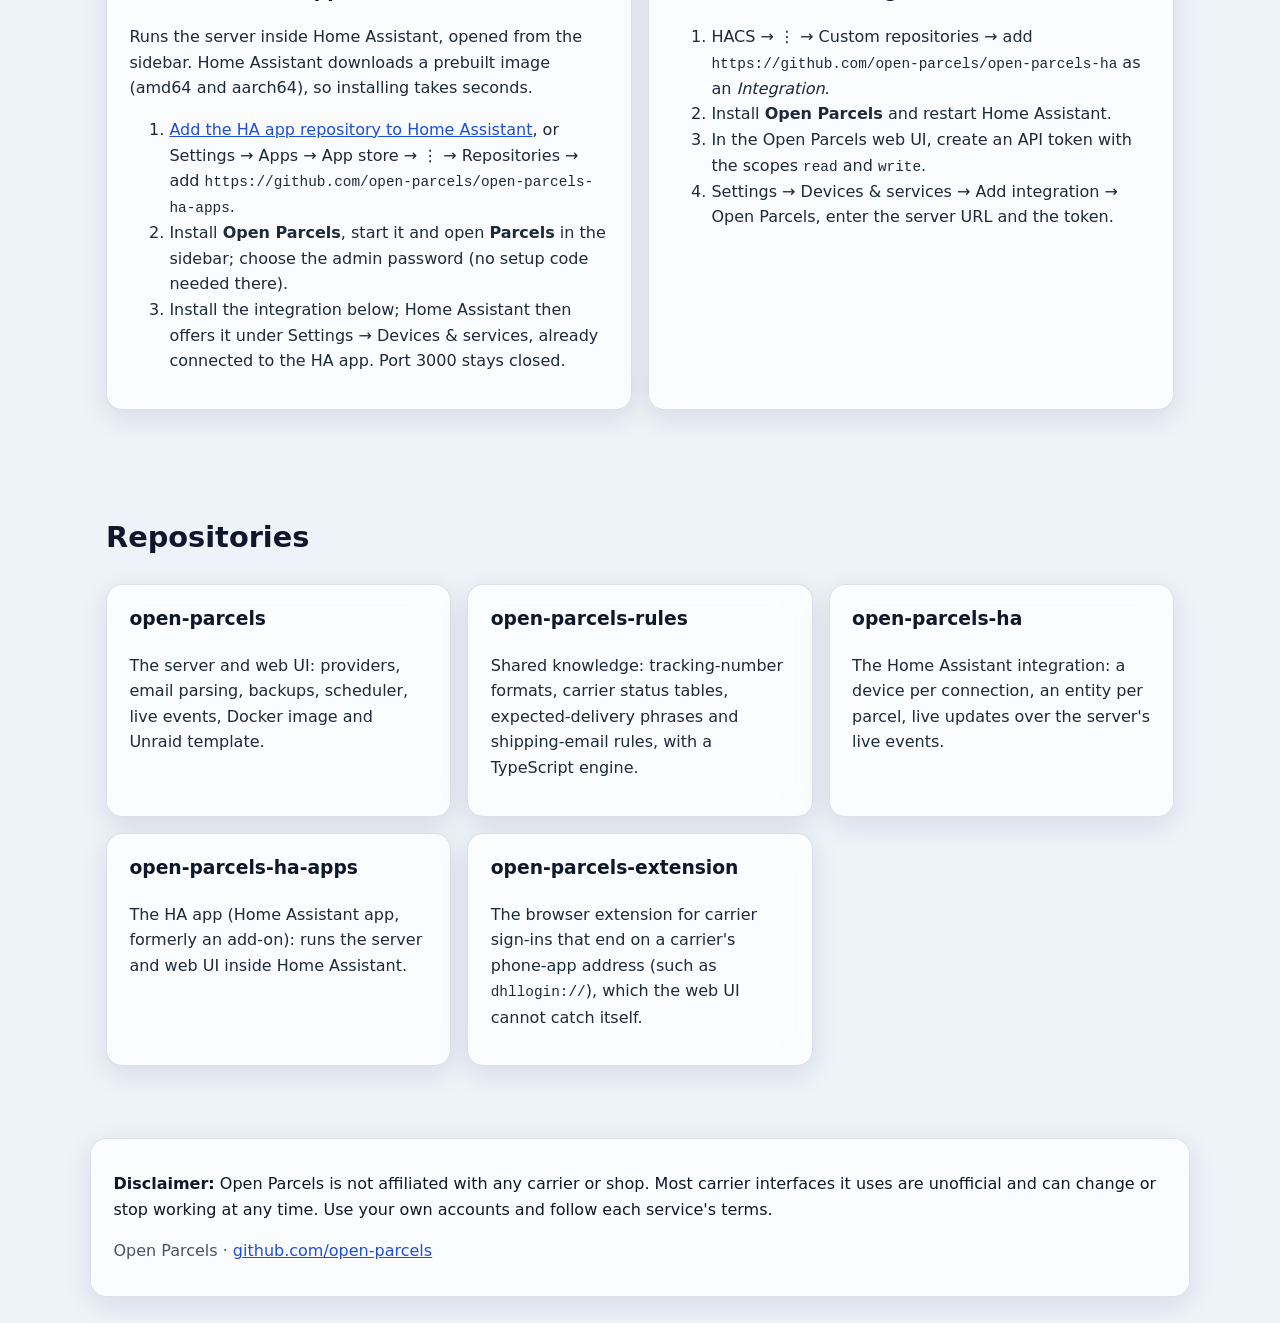
==== commit 1b28cf3b: "docs: shipped features (orders from emails, fallback services, picker, German UI, backups, status pa" ====
--- a/index.html
+++ b/index.html
@@ -82,7 +82,15 @@
           </article>
           <article class="panel card">
             <h3>Shipping emails</h3>
-            <p>Watches your inbox over IMAP IDLE and recognises shipping and order emails with community-maintained rules.</p>
+            <p>Watches your inbox over IMAP IDLE and recognises shipping and order emails with community-maintained rules. Order confirmations start an order with its items and total; later emails move it on and file their tracking numbers under it.</p>
+          </article>
+          <article class="panel card">
+            <h3>Fallback services</h3>
+            <p>For parcels no built-in carrier follows or finds, add a universal-lookup service by its address or 17TRACK with your own API key. Both are optional, paced and asked only about those parcels.</p>
+          </article>
+          <article class="panel card">
+            <h3>Easy to add connections</h3>
+            <p>"Add a connection" opens a searchable picker with provider logos and countries, in English or German. The whole web UI follows your browser's language.</p>
           </article>
           <article class="panel card">
             <h3>Live courier map</h3>
@@ -90,7 +98,7 @@
           </article>
           <article class="panel card">
             <h3>Delivery calendar</h3>
-            <p>Expected deliveries in a calendar view and as an ICS feed for any calendar app.</p>
+            <p>Expected deliveries in a calendar view and as an ICS feed for any calendar.</p>
           </article>
           <article class="panel card">
             <h3>Home Assistant</h3>
@@ -105,16 +113,24 @@
             <p>Nothing is deleted on its own. The Data page shows what is stored and lets you clear a connection, old or archived parcels, caches, or everything (with a backup first). Disabled connections hide their parcels until you enable them again.</p>
           </article>
           <article class="panel card">
+            <h3>Backups and status</h3>
+            <p>A daily database backup (keeps the newest 7, changeable under Settings → Backups) with a restore tool. The Status page shows every connection, inbox, the scheduler and the last backup.</p>
+          </article>
+          <article class="panel card">
             <h3>Private by default</h3>
             <p>Separate reader and admin passwords, strict security headers, no analytics. Place lookups on OpenStreetMap can be switched off (<code>OPENPARCELS_GEOCODING=false</code>).</p>
           </article>
           <article class="panel card">
             <h3>Built-in Tailscale</h3>
-            <p>Set <code>TS_STATE_DIR</code> and the image joins your tailnet and serves the web UI over HTTPS on <code>https://&lt;name&gt;.&lt;tailnet&gt;.ts.net</code>, without a sidecar container.</p>
+            <p>Set <code>TS_STATE_DIR</code> and the server joins your tailnet and serves the web UI over HTTPS on <code>https://&lt;name&gt;.&lt;tailnet&gt;.ts.net</code>, without a sidecar container. Tailscale is downloaded on that first start (checksum-verified), so the image stays small for everyone else.</p>
           </article>
           <article class="panel card">
             <h3>Runs anywhere</h3>
-            <p>One multi-arch image (amd64, arm64) for Docker and Unraid, and a prebuilt Home Assistant app for amd64 and Raspberry Pi. Read-only root, non-root user.</p>
+            <p>One multi-arch image (amd64, arm64; about 280 MB) for Docker and Unraid, and a prebuilt Home Assistant app for amd64 and Raspberry Pi. Read-only root, non-root user.</p>
+          </article>
+          <article class="panel card">
+            <h3>Planned</h3>
+            <p>Notifications through consumers (ntfy, email, webhook, Apprise), client libraries and an Android app. These are plans, not shipped yet.</p>
           </article>
         </div>
       </section>
@@ -259,7 +275,7 @@
               <li>Run <code>docker compose up -d</code>.</li>
               <li>Read the one-time setup code with <code>docker compose logs open-parcels</code>.</li>
               <li>Open <code>http://localhost:3000</code>, enter the code and choose the admin password. Set a reader password too (<code>OPENPARCELS_PASSWORD</code>, or Settings → Security): without one, anyone who can reach the server can read every parcel and order.</li>
-              <li>Version 2 is published as <code>:dev</code> for amd64 and arm64 (<code>:latest</code> is still version 1 until 2.0.0 is released). The same image is on GitHub's registry as <code>ghcr.io/bluscream/open-parcels:dev</code>.</li>
+              <li>Version 2 is published as <code>:dev</code> for amd64 and arm64 (<code>:latest</code> is still version 1 until 2.0.0 is released).</li>
             </ol>
           </article>
           <article class="panel card">
@@ -283,12 +299,12 @@
             </p>
             <ol>
               <li>
-                <a href="https://my.home-assistant.io/redirect/supervisor_add_addon_repository/?repository_url=https%3A%2F%2Fgithub.com%2Fopen-parcels%2Fopen-parcels-ha-apps">Add the app repository to Home Assistant</a>,
+                <a href="https://my.home-assistant.io/redirect/supervisor_add_addon_repository/?repository_url=https%3A%2F%2Fgithub.com%2Fopen-parcels%2Fopen-parcels-ha-apps">Add the HA app repository to Home Assistant</a>,
                 or Settings → Apps → App store → ⋮ → Repositories → add
                 <code>https://github.com/open-parcels/open-parcels-ha-apps</code>.
               </li>
               <li>Install <strong>Open Parcels</strong>, start it and open <strong>Parcels</strong> in the sidebar; choose the admin password (no setup code needed there).</li>
-              <li>Install the integration below; Home Assistant then offers it under Settings → Devices &amp; services, already connected to the app. Port 3000 stays closed.</li>
+              <li>Install the integration below; Home Assistant then offers it under Settings → Devices &amp; services, already connected to the HA app. Port 3000 stays closed.</li>
             </ol>
           </article>
           <article class="panel card">
@@ -308,7 +324,7 @@
         <div class="grid">
           <a class="panel card link" href="https://github.com/open-parcels/open-parcels">
             <h3>open-parcels</h3>
-            <p>The server and web UI: carrier providers, email parsing, scheduler, live events, Docker image and Unraid template.</p>
+            <p>The server and web UI: providers, email parsing, backups, scheduler, live events, Docker image and Unraid template.</p>
           </a>
           <a class="panel card link" href="https://github.com/open-parcels/open-parcels-rules">
             <h3>open-parcels-rules</h3>
@@ -320,11 +336,11 @@
           </a>
           <a class="panel card link" href="https://github.com/open-parcels/open-parcels-ha-apps">
             <h3>open-parcels-ha-apps</h3>
-            <p>The Home Assistant app (add-on): runs the server and web UI inside Home Assistant.</p>
+            <p>The HA app (Home Assistant app, formerly an add-on): runs the server and web UI inside Home Assistant.</p>
           </a>
           <a class="panel card link" href="https://github.com/open-parcels/open-parcels-extension">
             <h3>open-parcels-extension</h3>
-            <p>The browser extension for carrier sign-ins that end on an app address the web UI cannot catch itself.</p>
+            <p>The browser extension for carrier sign-ins that end on a carrier's phone-app address (such as <code>dhllogin://</code>), which the web UI cannot catch itself.</p>
           </a>
         </div>
       </section>
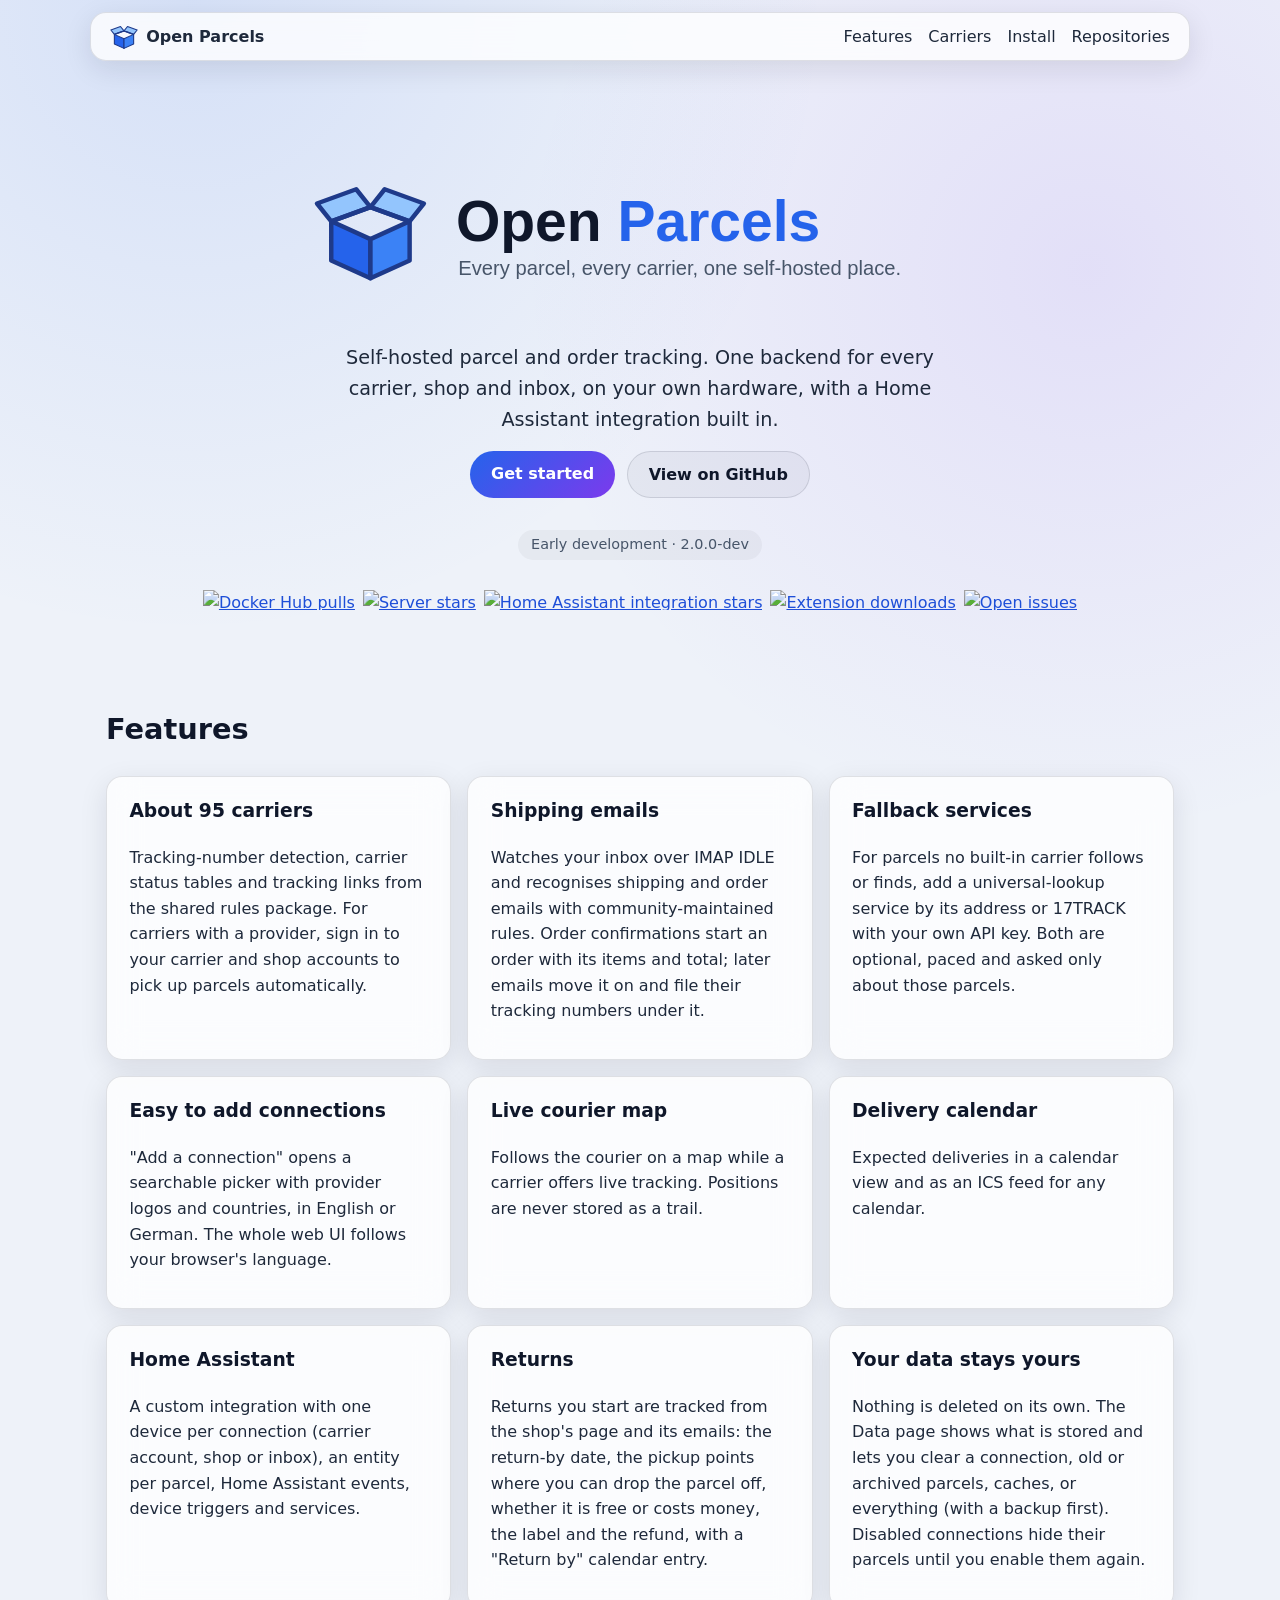
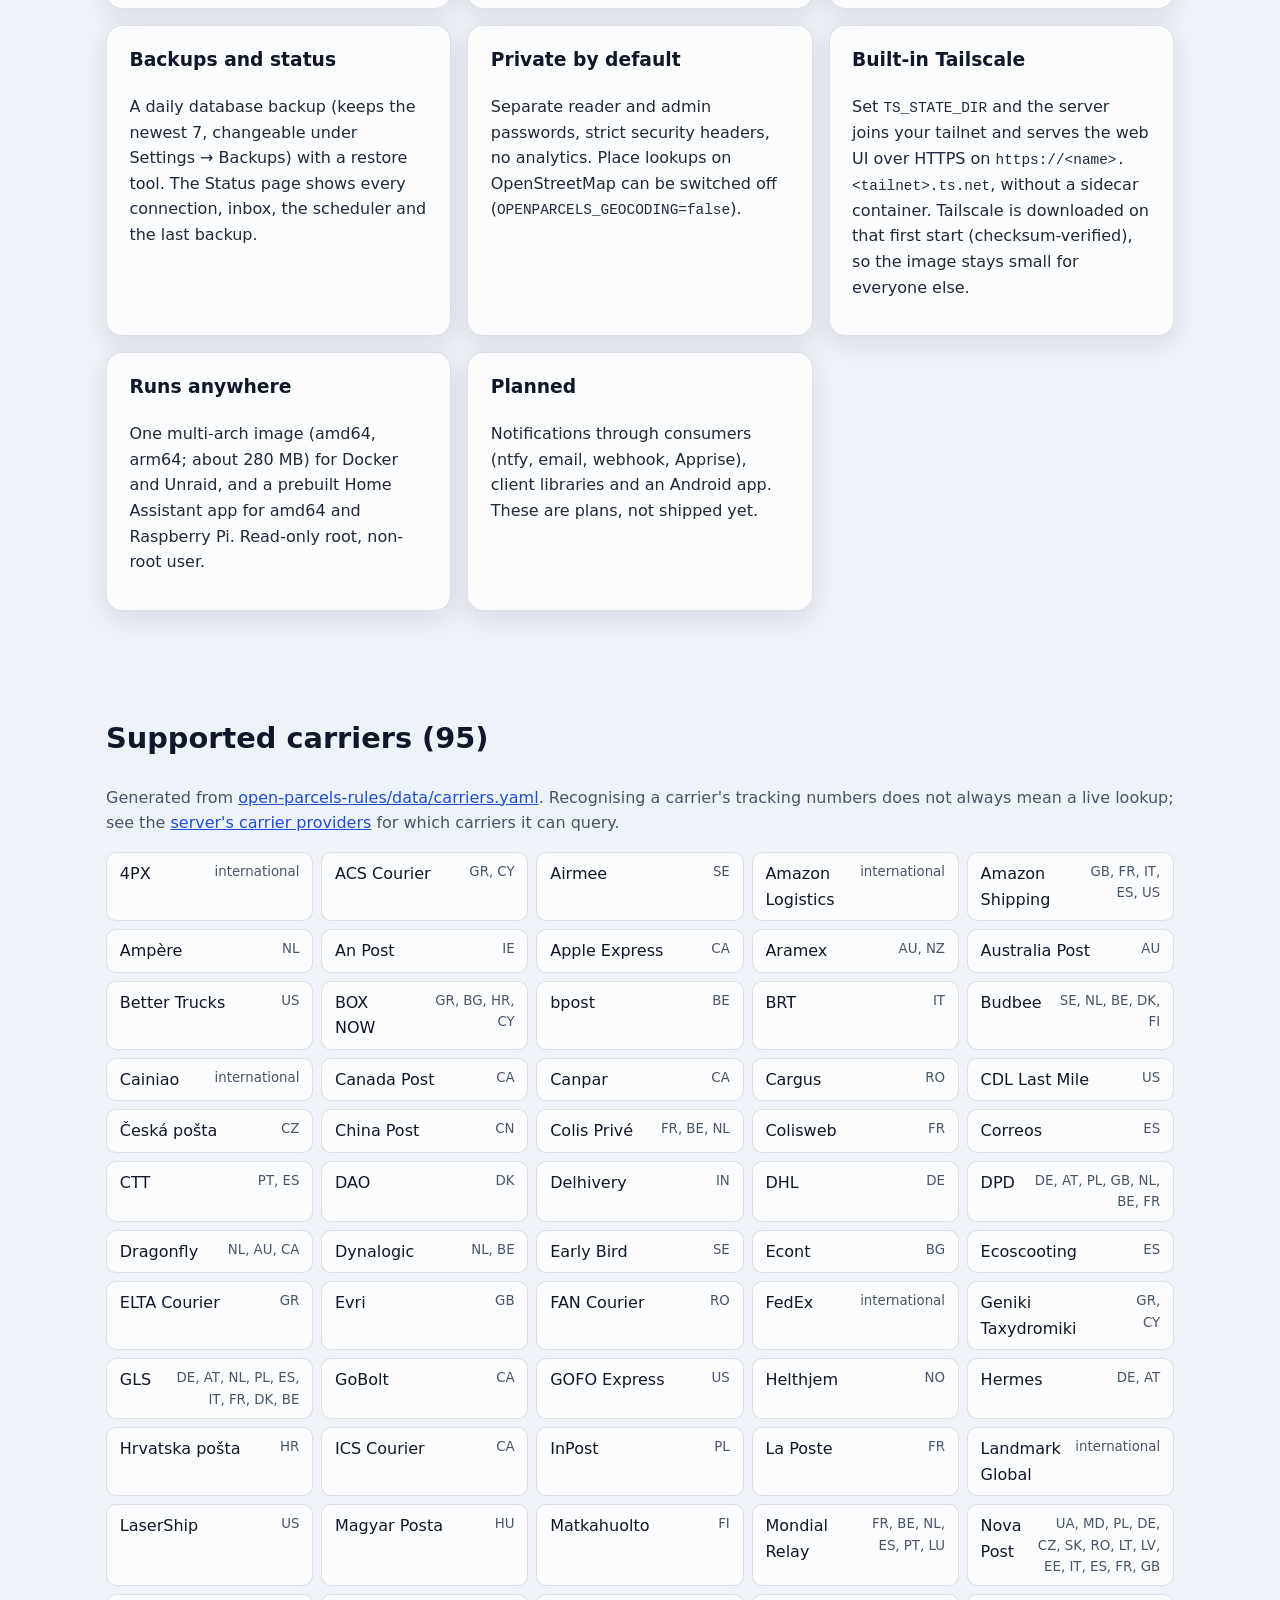
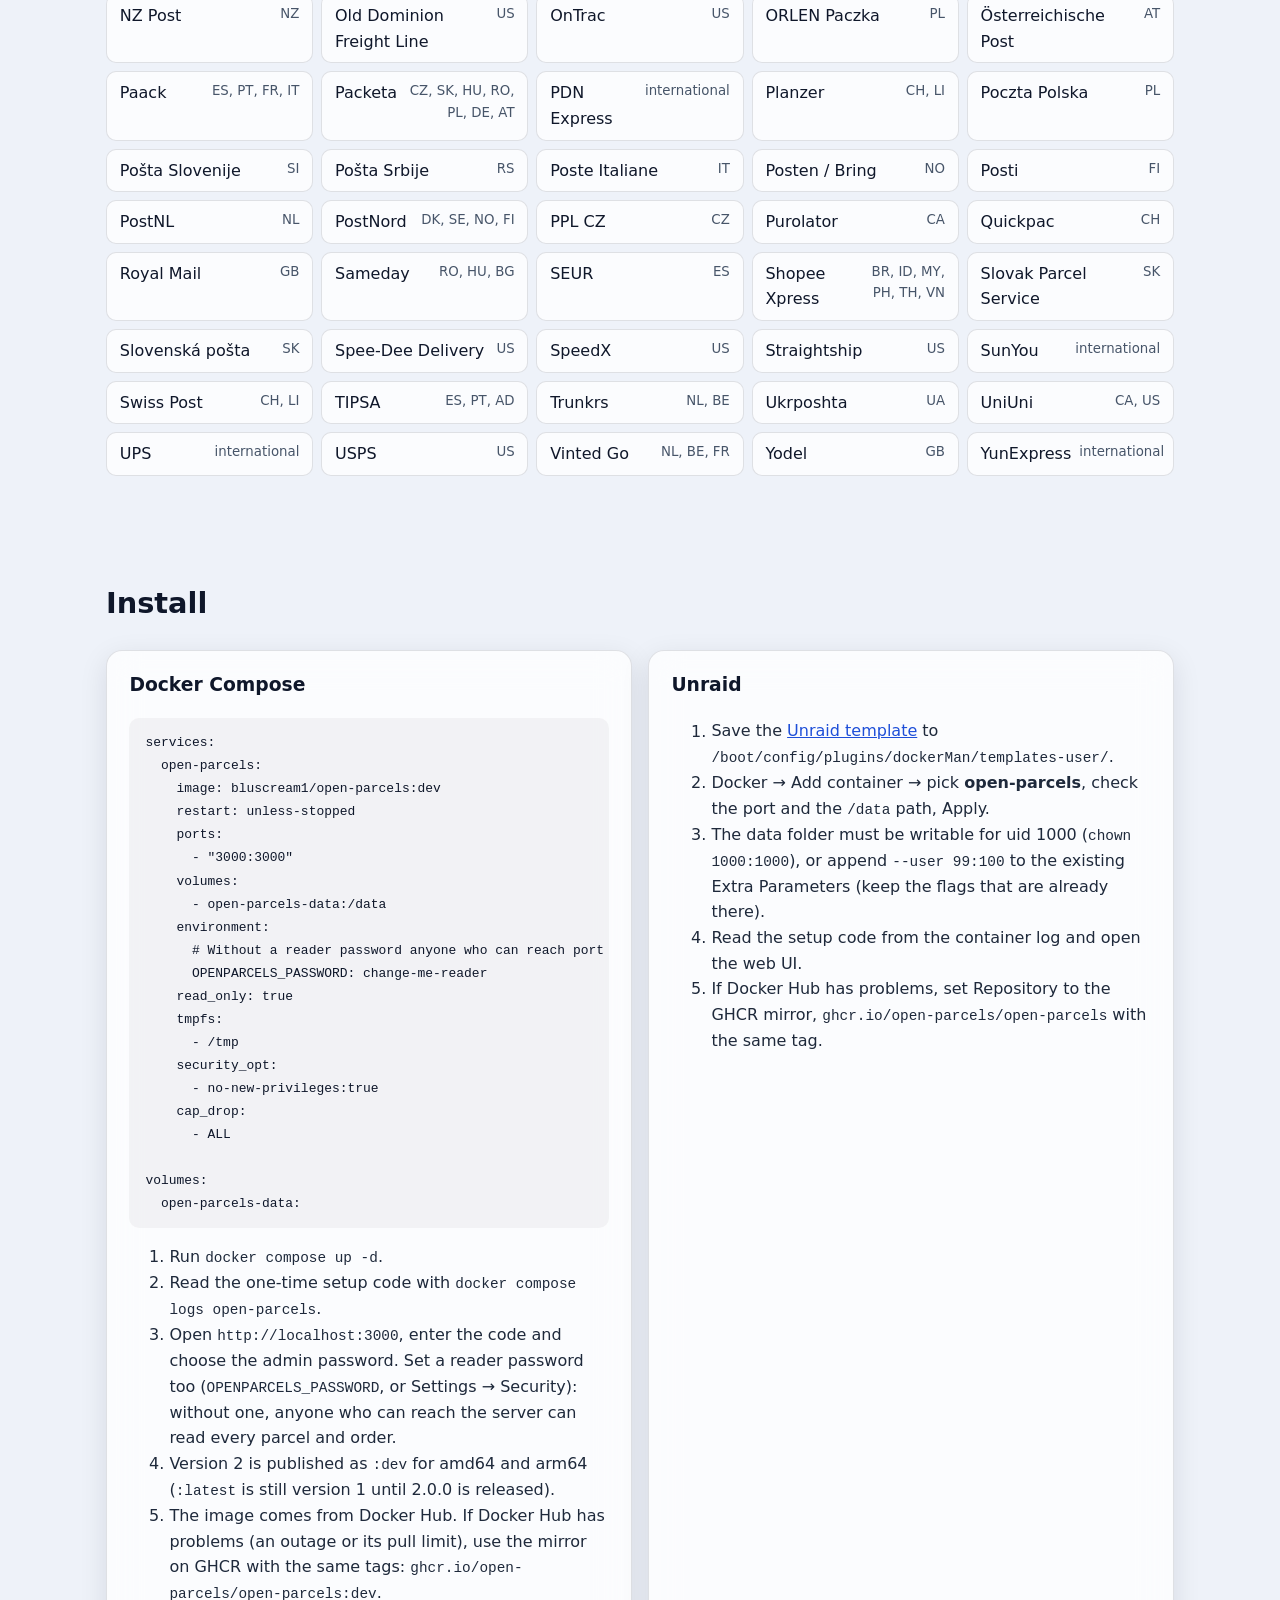
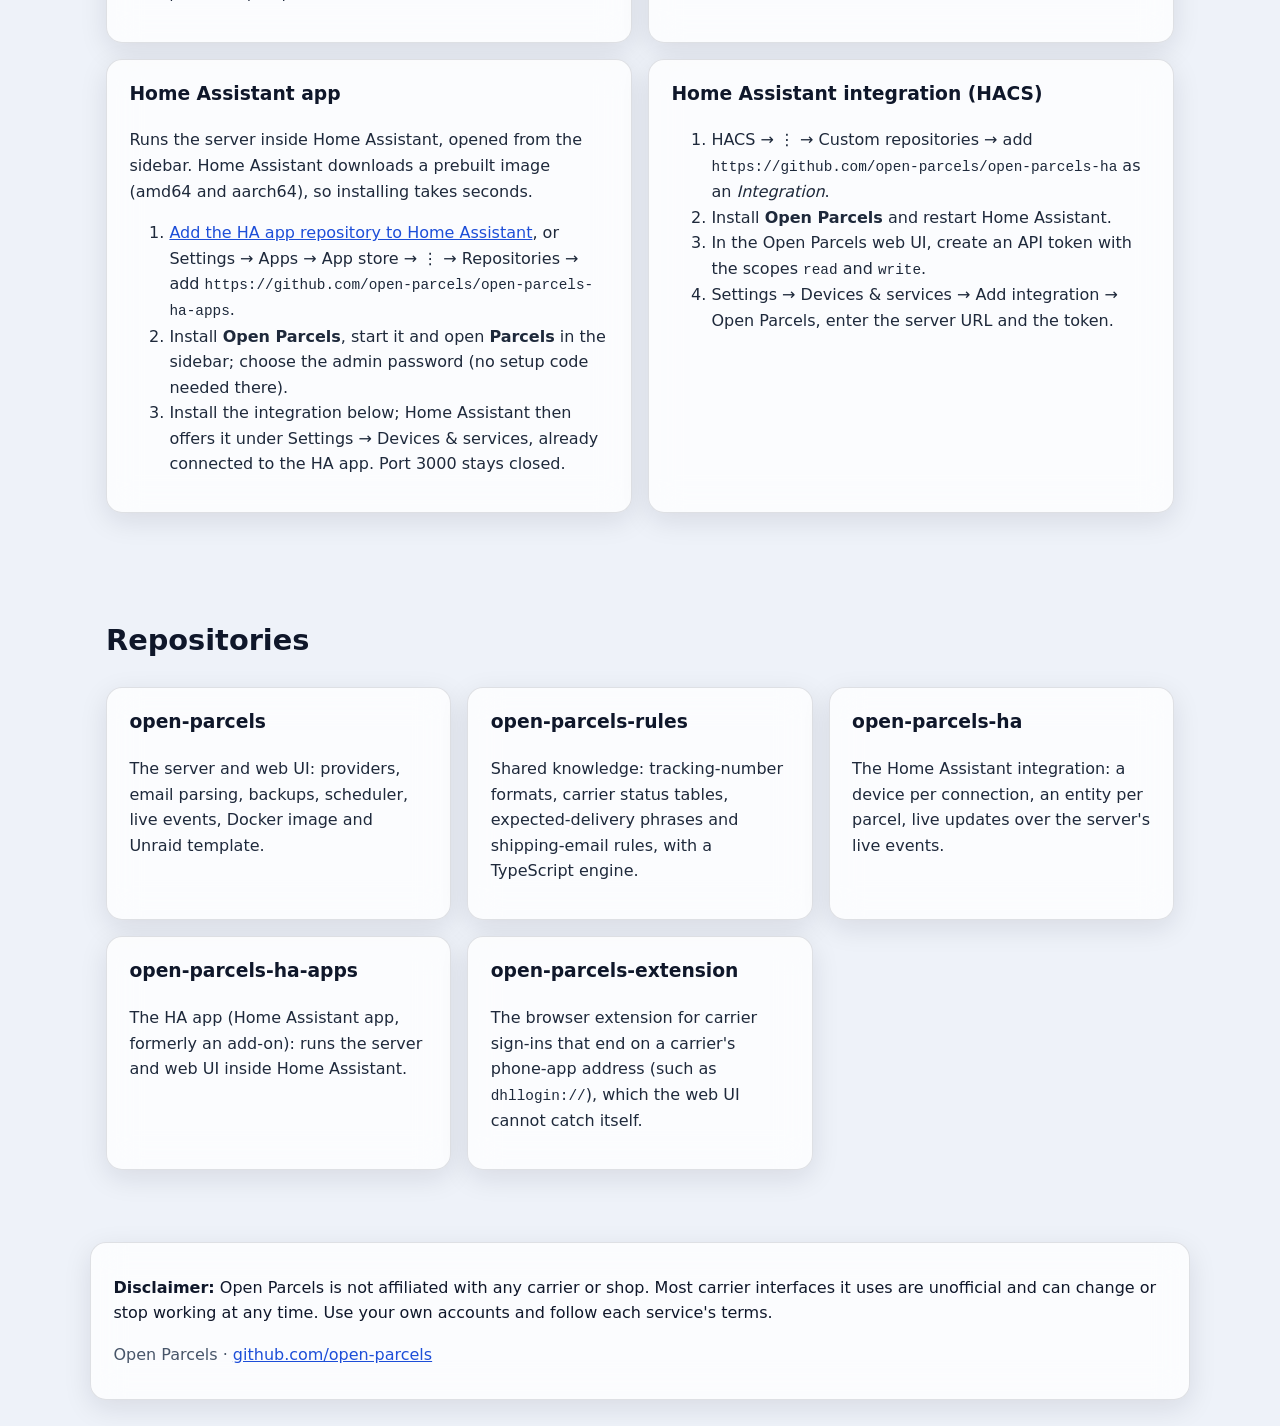
==== commit 36982d43: "Install: GHCR as the mirror when Docker Hub has problems Docker Hub stays the main registry in every" ====
--- a/index.html
+++ b/index.html
@@ -276,6 +276,7 @@
               <li>Read the one-time setup code with <code>docker compose logs open-parcels</code>.</li>
               <li>Open <code>http://localhost:3000</code>, enter the code and choose the admin password. Set a reader password too (<code>OPENPARCELS_PASSWORD</code>, or Settings → Security): without one, anyone who can reach the server can read every parcel and order.</li>
               <li>Version 2 is published as <code>:dev</code> for amd64 and arm64 (<code>:latest</code> is still version 1 until 2.0.0 is released).</li>
+              <li>The image comes from Docker Hub. If Docker Hub has problems (an outage or its pull limit), use the mirror on GHCR with the same tags: <code>ghcr.io/open-parcels/open-parcels:dev</code>.</li>
             </ol>
           </article>
           <article class="panel card">
@@ -289,6 +290,7 @@
               <li>Docker → Add container → pick <strong>open-parcels</strong>, check the port and the <code>/data</code> path, Apply.</li>
               <li>The data folder must be writable for uid 1000 (<code>chown 1000:1000</code>), or append <code>--user 99:100</code> to the existing Extra Parameters (keep the flags that are already there).</li>
               <li>Read the setup code from the container log and open the web UI.</li>
+              <li>If Docker Hub has problems, set Repository to the GHCR mirror, <code>ghcr.io/open-parcels/open-parcels</code> with the same tag.</li>
             </ol>
           </article>
           <article class="panel card">
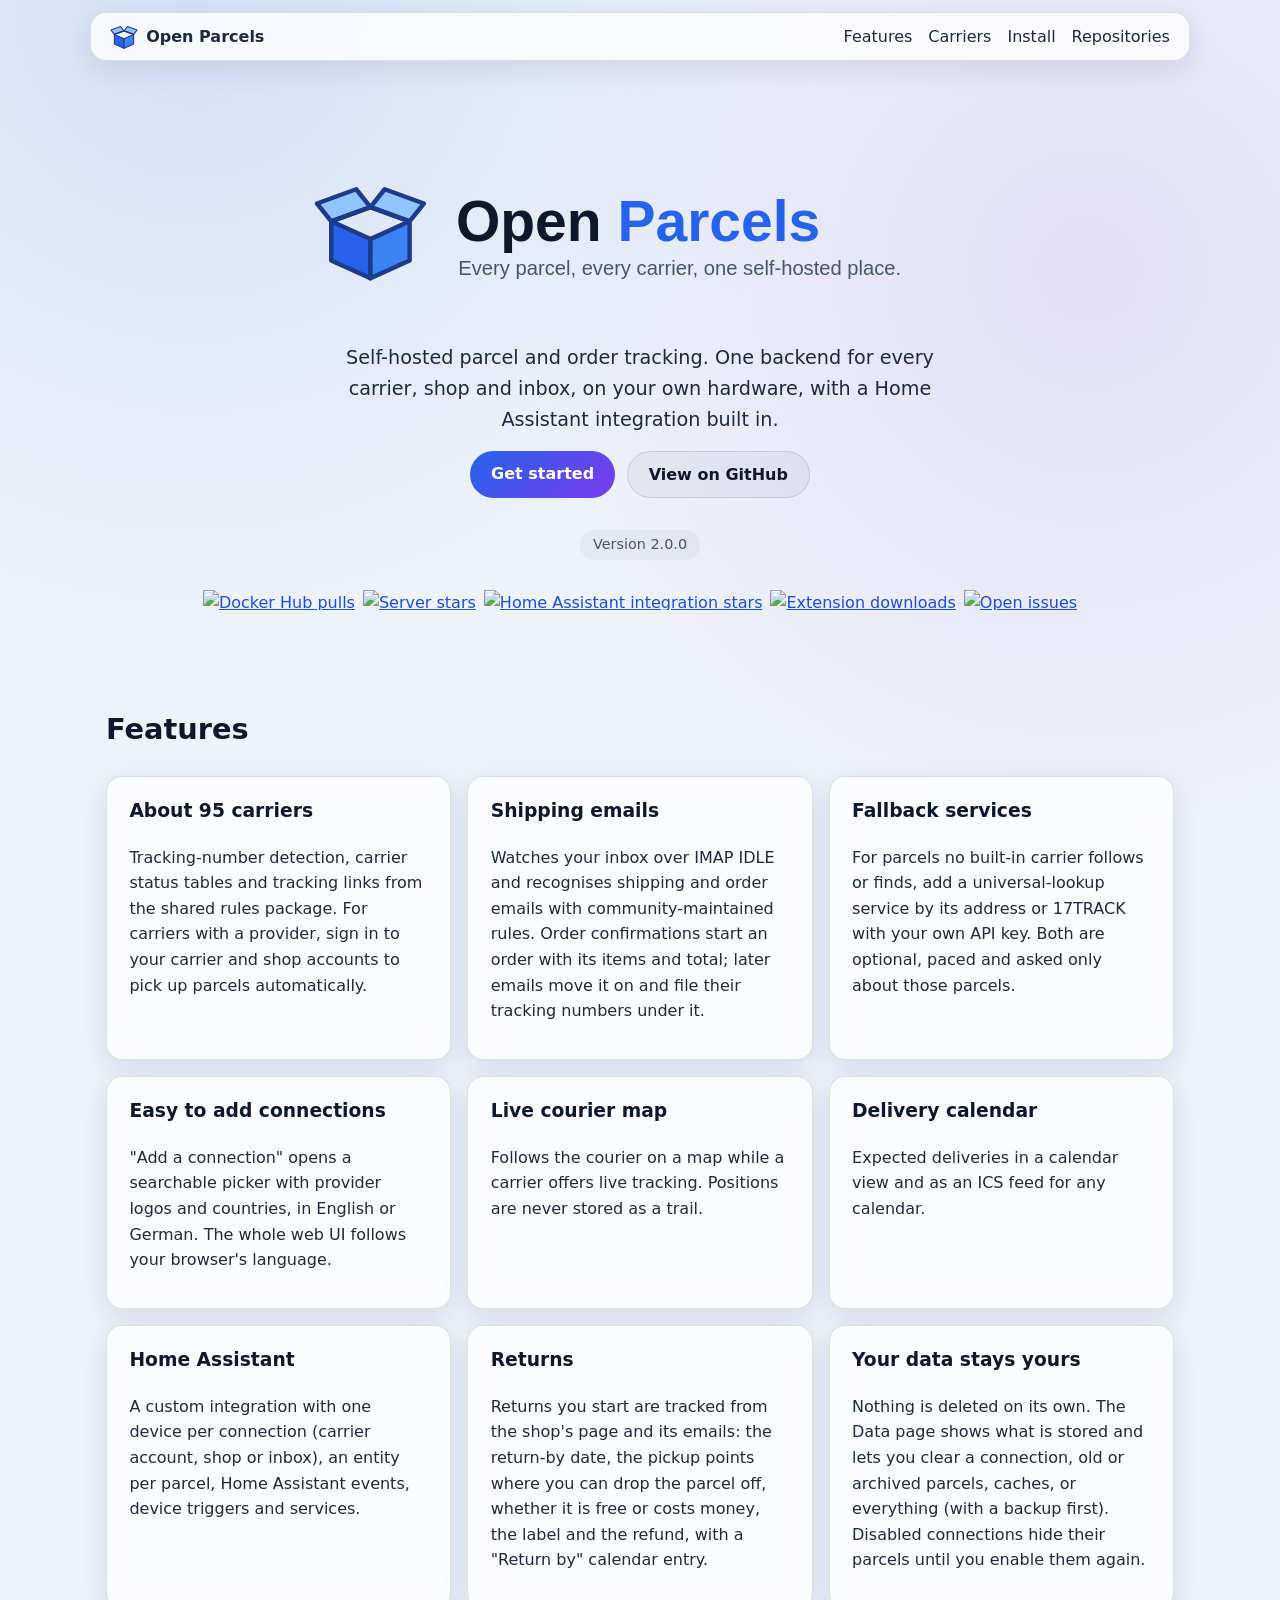
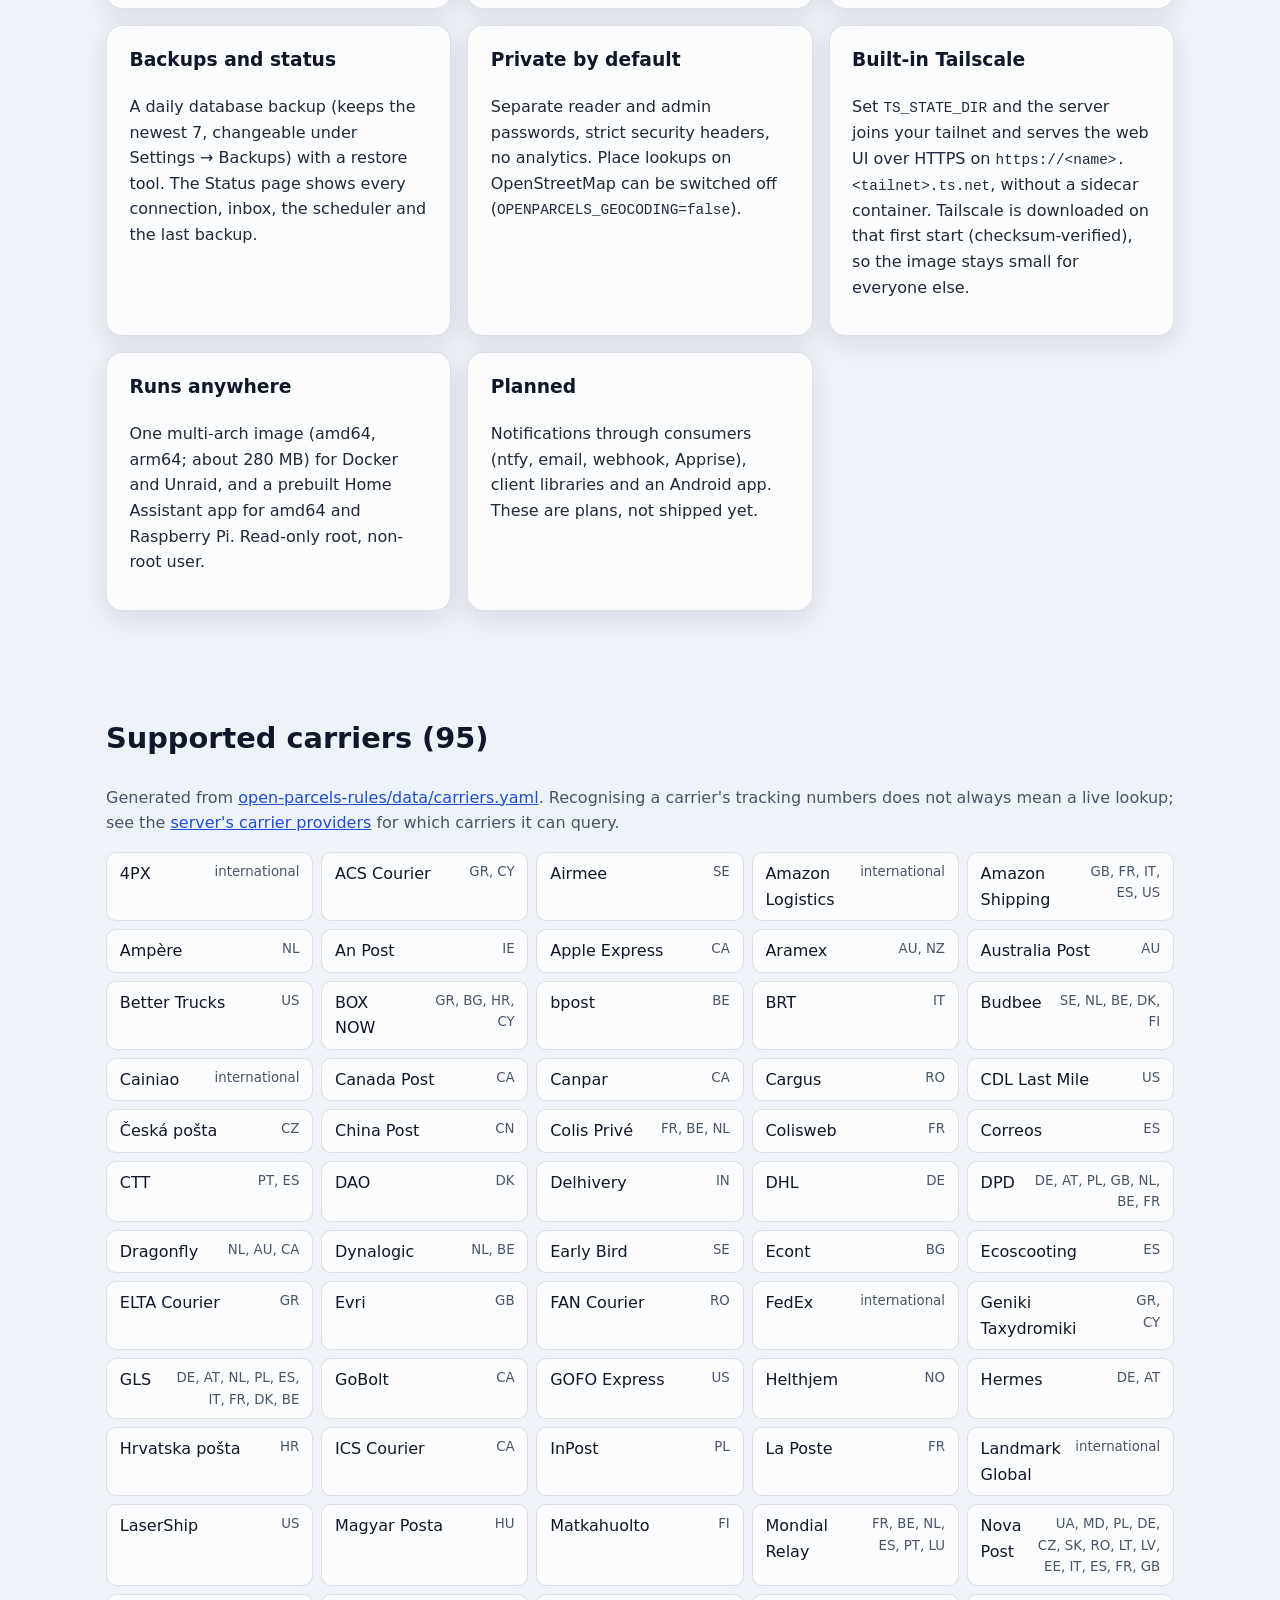
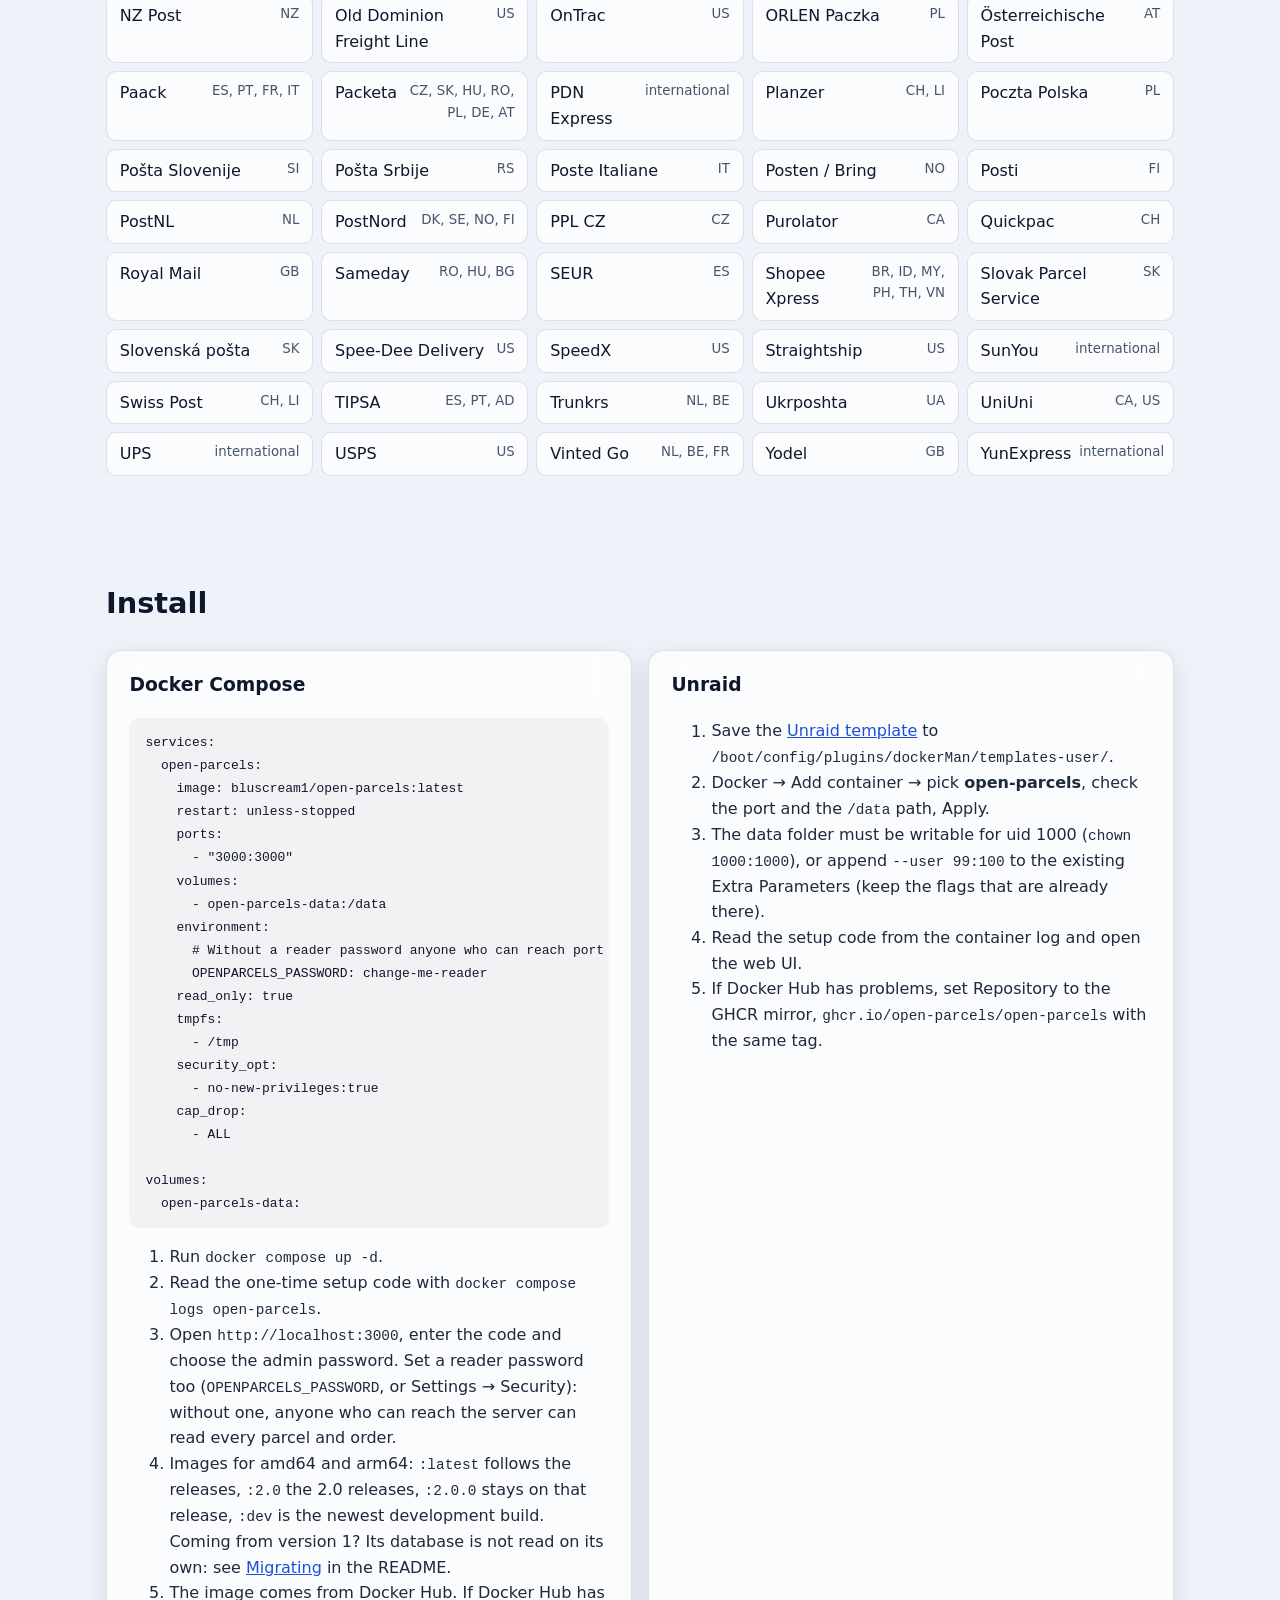
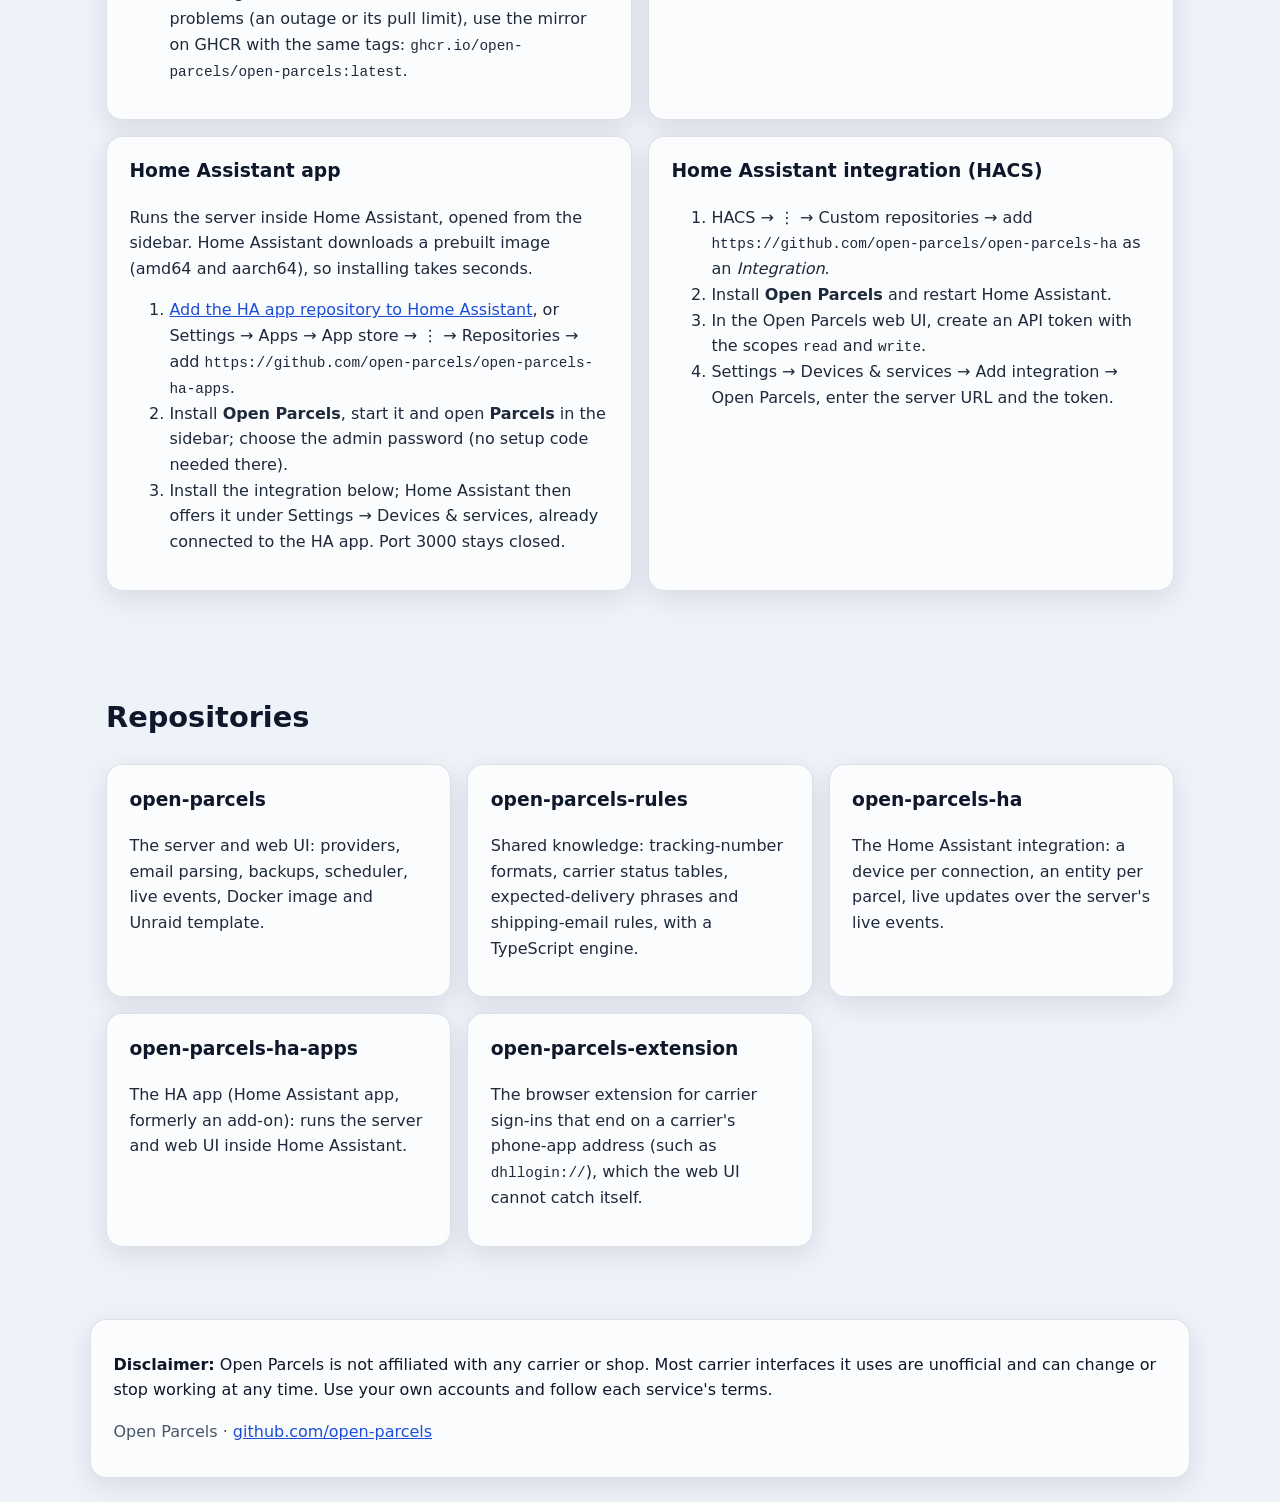
==== commit 0d0d8953: "Install: 2.0.0 is released, the snippet uses :latest The Compose snippet and the GHCR mirror name :l" ====
--- a/index.html
+++ b/index.html
@@ -63,7 +63,7 @@
           <a class="btn primary" href="#install">Get started</a>
           <a class="btn" href="https://github.com/open-parcels/open-parcels">View on GitHub</a>
         </p>
-        <p class="badge">Early development · 2.0.0-dev</p>
+        <p class="badge">Version 2.0.0</p>
         <p class="stats">
           <a href="https://hub.docker.com/r/bluscream1/open-parcels"><img alt="Docker Hub pulls" src="https://img.shields.io/docker/pulls/bluscream1/open-parcels?logo=docker&amp;label=pulls" height="20" loading="lazy" referrerpolicy="no-referrer" /></a>
           <a href="https://github.com/open-parcels/open-parcels/stargazers"><img alt="Server stars" src="https://img.shields.io/github/stars/open-parcels/open-parcels?label=stars&amp;style=flat" height="20" loading="lazy" referrerpolicy="no-referrer" /></a>
@@ -252,7 +252,7 @@
             <h3>Docker Compose</h3>
             <pre><code>services:
   open-parcels:
-    image: bluscream1/open-parcels:dev
+    image: bluscream1/open-parcels:latest
     restart: unless-stopped
     ports:
       - "3000:3000"
@@ -275,8 +275,8 @@
               <li>Run <code>docker compose up -d</code>.</li>
               <li>Read the one-time setup code with <code>docker compose logs open-parcels</code>.</li>
               <li>Open <code>http://localhost:3000</code>, enter the code and choose the admin password. Set a reader password too (<code>OPENPARCELS_PASSWORD</code>, or Settings → Security): without one, anyone who can reach the server can read every parcel and order.</li>
-              <li>Version 2 is published as <code>:dev</code> for amd64 and arm64 (<code>:latest</code> is still version 1 until 2.0.0 is released).</li>
-              <li>The image comes from Docker Hub. If Docker Hub has problems (an outage or its pull limit), use the mirror on GHCR with the same tags: <code>ghcr.io/open-parcels/open-parcels:dev</code>.</li>
+              <li>Images for amd64 and arm64: <code>:latest</code> follows the releases, <code>:2.0</code> the 2.0 releases, <code>:2.0.0</code> stays on that release, <code>:dev</code> is the newest development build. Coming from version 1? Its database is not read on its own: see <a href="https://github.com/open-parcels/open-parcels#migrating">Migrating</a> in the README.</li>
+              <li>The image comes from Docker Hub. If Docker Hub has problems (an outage or its pull limit), use the mirror on GHCR with the same tags: <code>ghcr.io/open-parcels/open-parcels:latest</code>.</li>
             </ol>
           </article>
           <article class="panel card">
